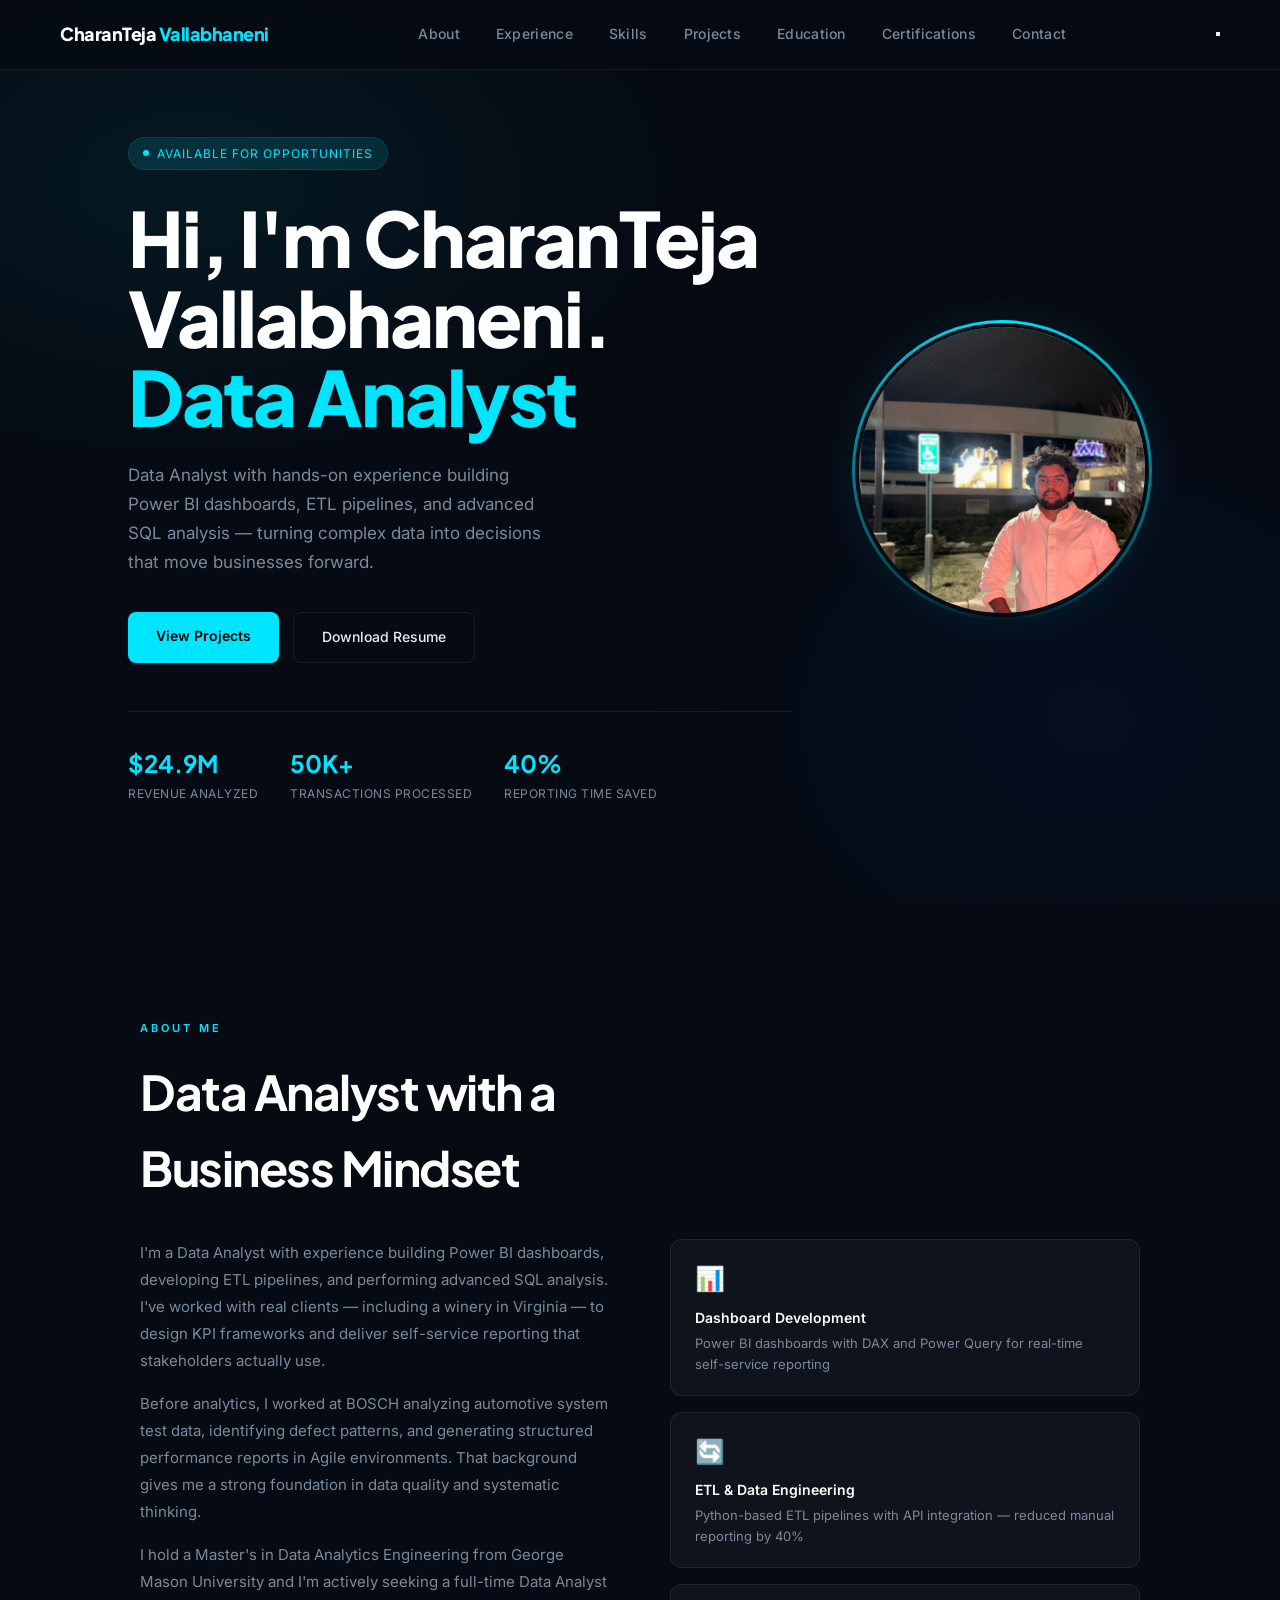
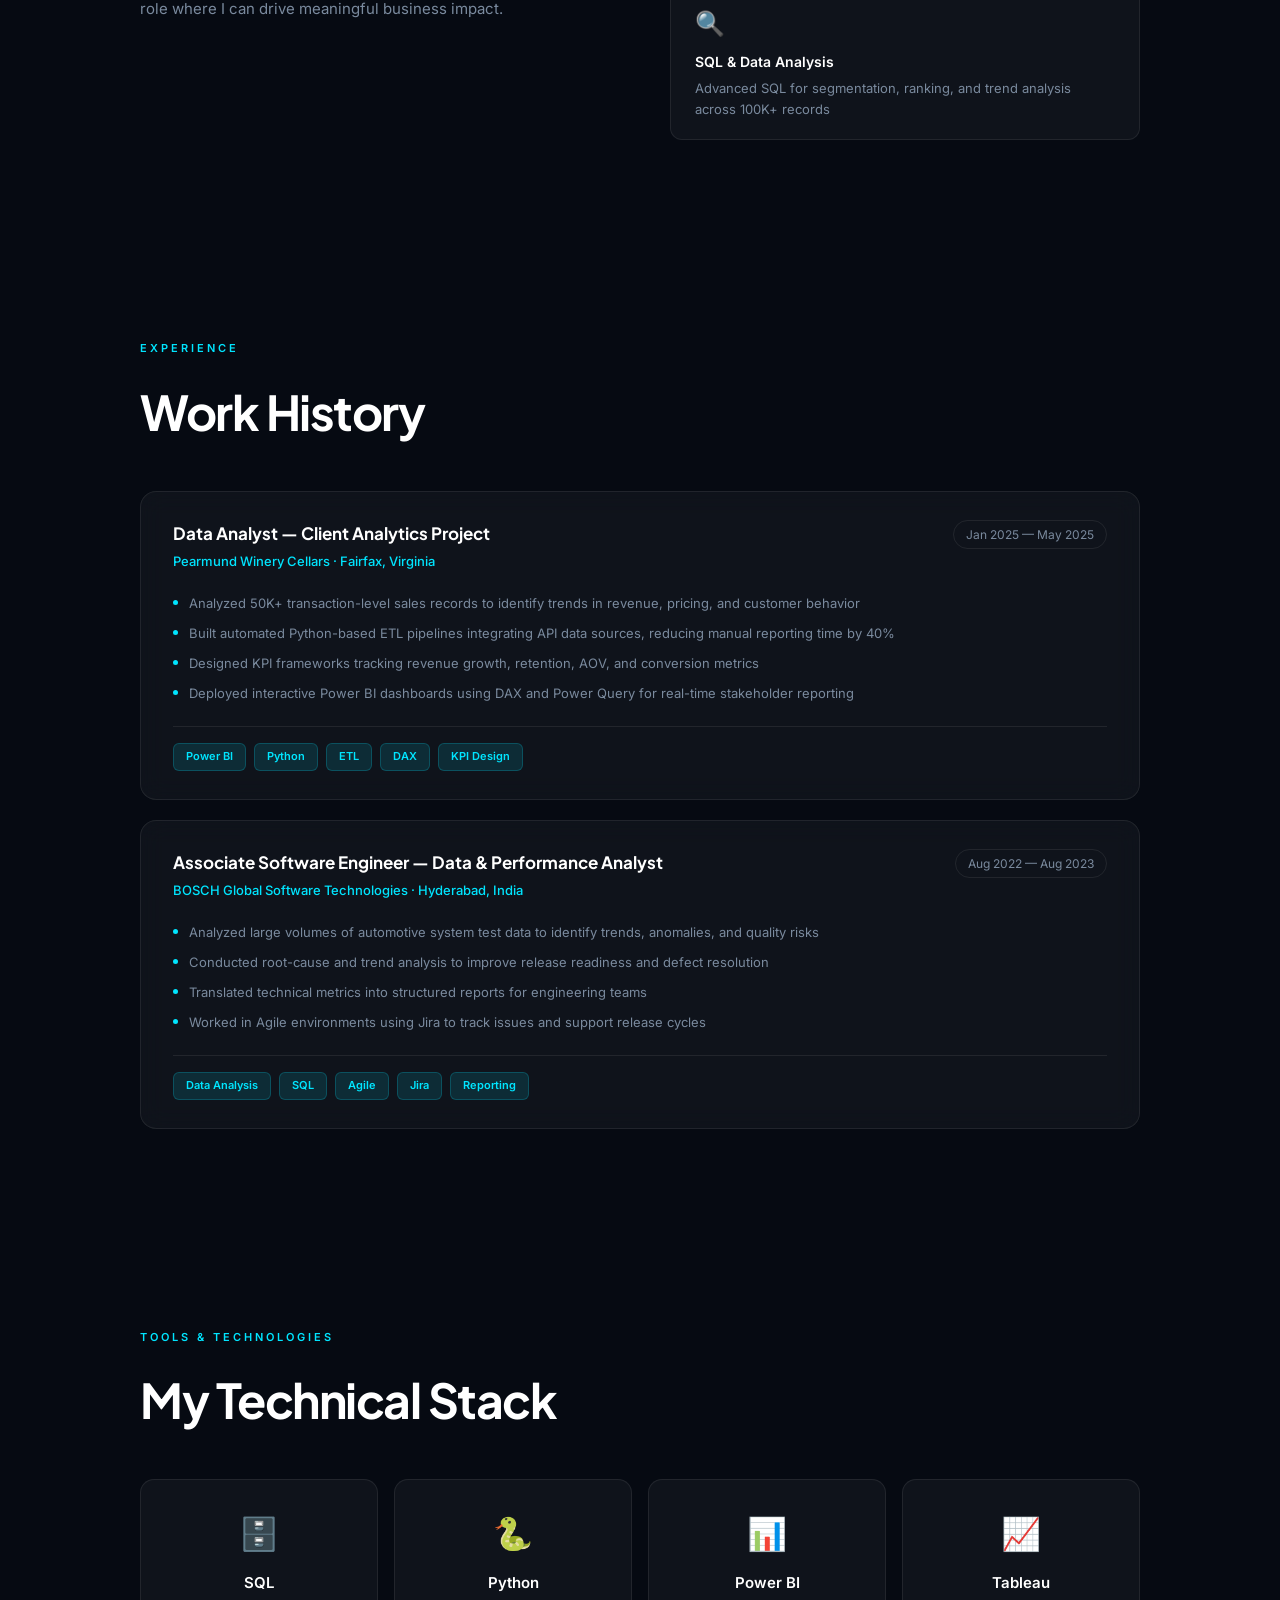
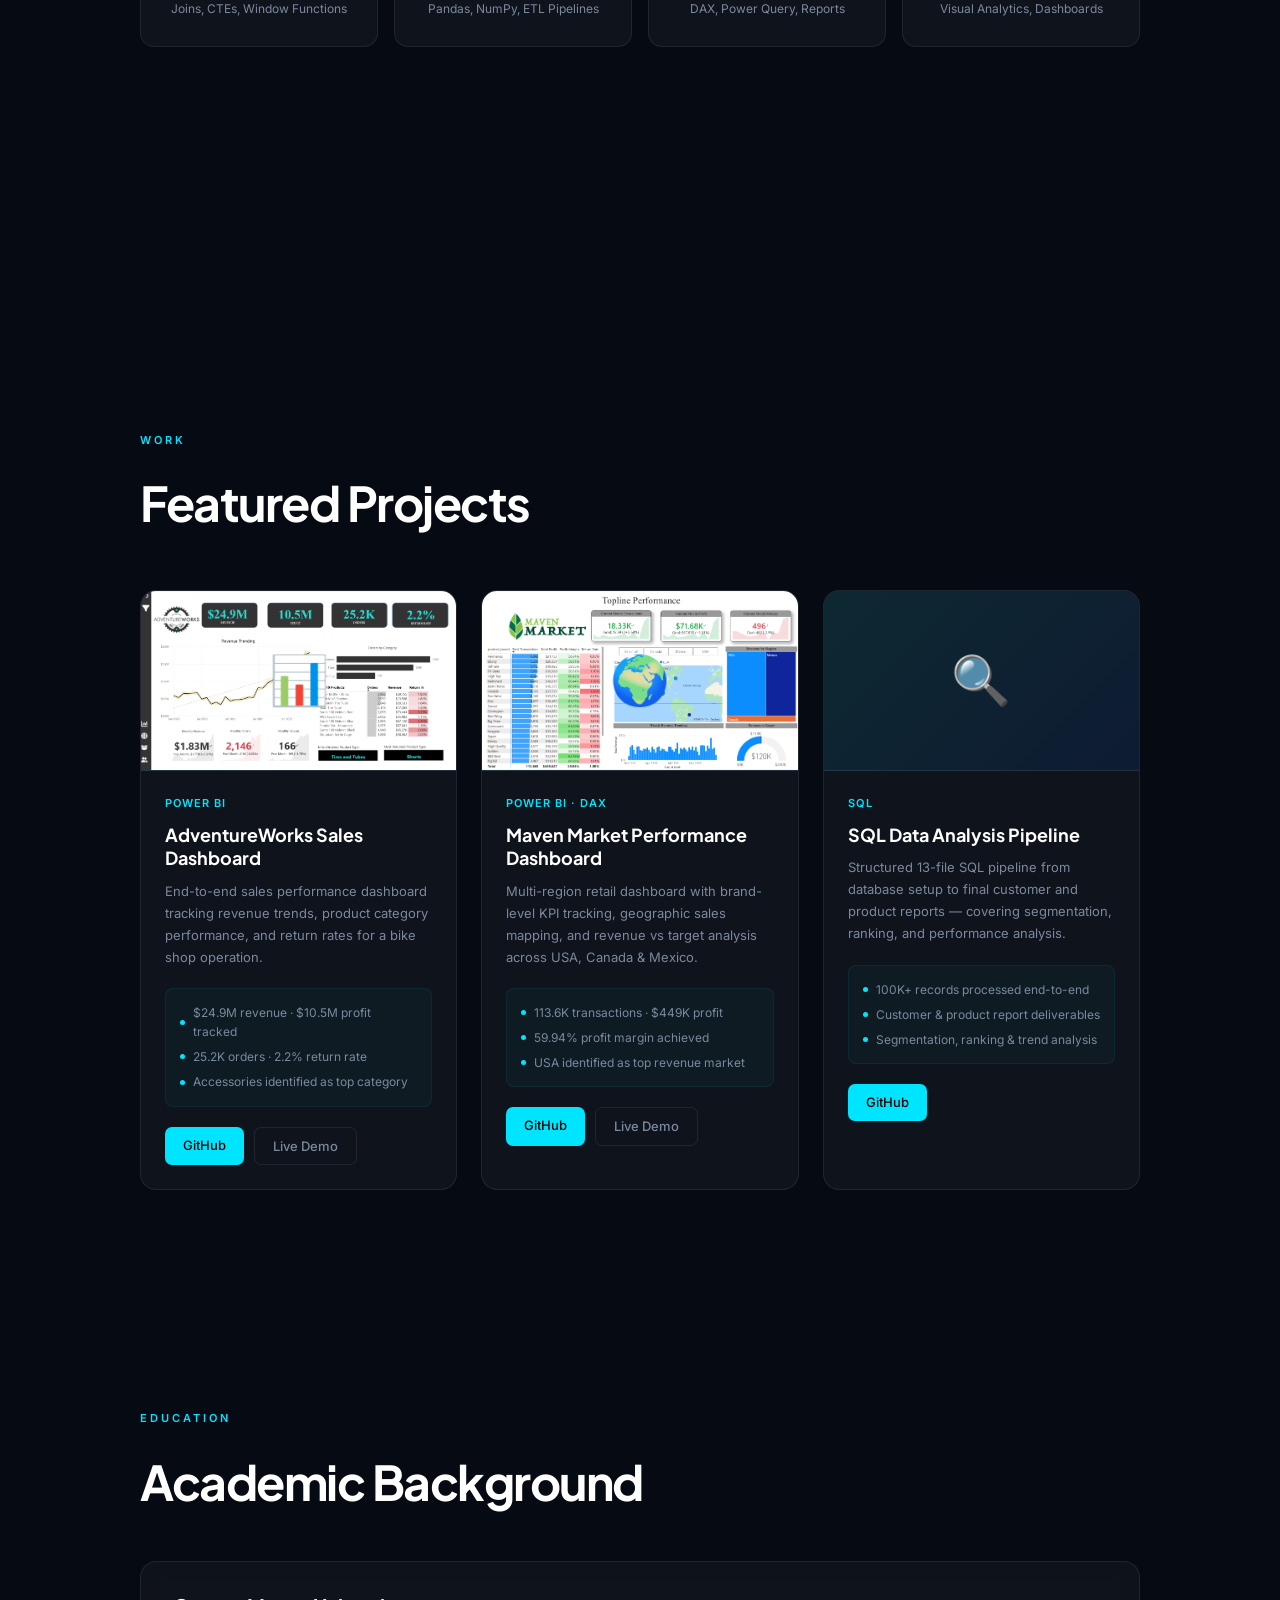
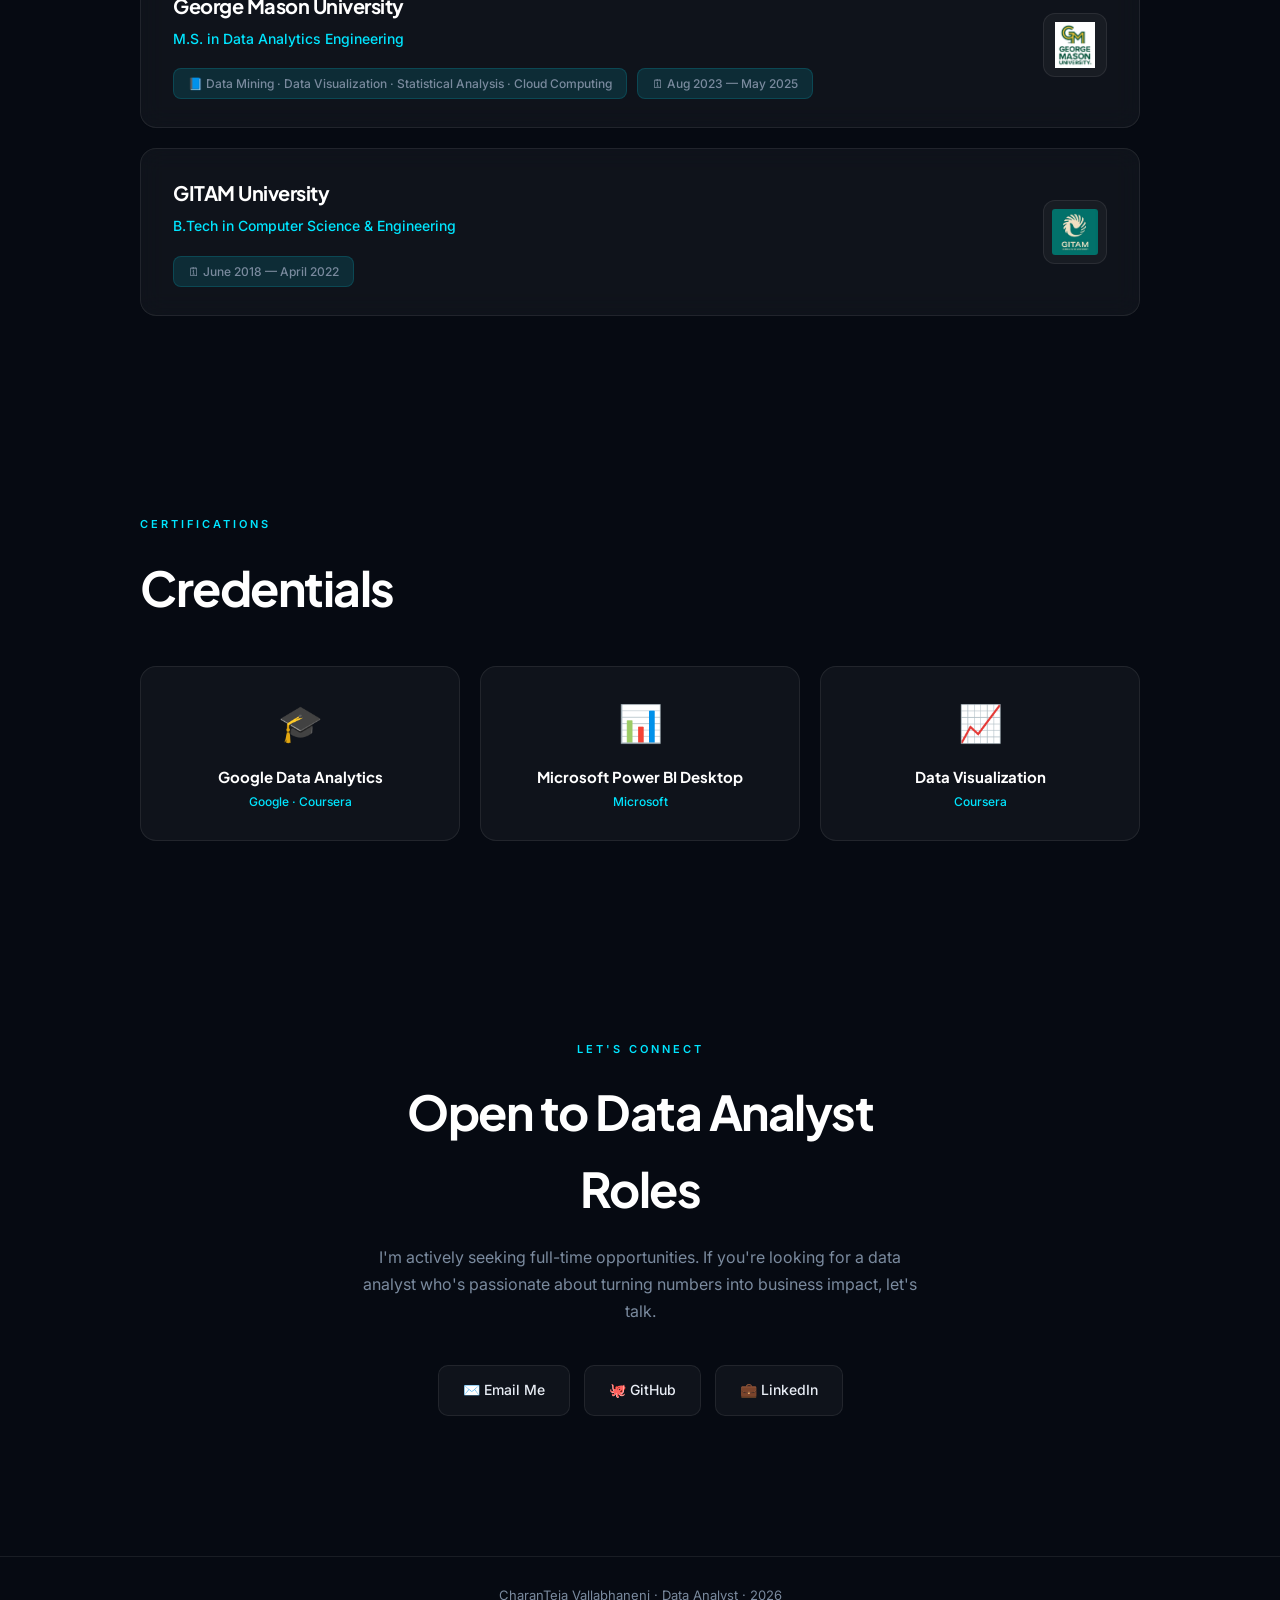
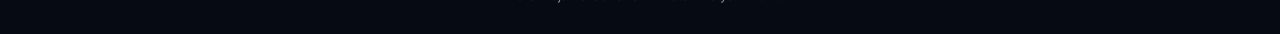
==== index.html @ d427b672 "Add files via upload" ====
<!DOCTYPE html>
<html lang="en">
<head>
  <meta charset="UTF-8">
  <meta name="viewport" content="width=device-width, initial-scale=1.0">
  <title>CharanTeja Vallabhaneni · Data Analyst</title>
  <link rel="preconnect" href="https://fonts.googleapis.com">
  <link href="https://fonts.googleapis.com/css2?family=Plus+Jakarta+Sans:wght@400;600;700;800&family=Inter:wght@300;400;500&display=swap" rel="stylesheet">
  <link rel="stylesheet" href="style.css">
</head>
<body>

<!-- NAV -->
<nav id="navbar">
  <div class="nav-brand">CharanTeja<span> Vallabhaneni</span></div>
  <div class="nav-links" id="nav-links">
    <a href="#about">About</a>
    <a href="#experience">Experience</a>
    <a href="#skills">Skills</a>
    <a href="#projects">Projects</a>
    <a href="#education">Education</a>
    <a href="#certifications">Certifications</a>
    <a href="#contact">Contact</a>
  </div>
  <button class="hamburger" id="hamburger" aria-label="Toggle menu">
    <span></span>
    <span></span>
    <span></span>
  </button>
</nav>
<div class="nav-overlay" id="nav-overlay"></div>

<!-- HERO -->
<section id="hero">
  <div class="hero-inner">
    <div class="hero-left">
      <div class="hero-badge">Available for opportunities</div>
      <h1 class="hero-title">
        Hi, I'm CharanTeja Vallabhaneni.<br>
        <span class="typing-wrap">Data Analyst</span>
      </h1>
      <p class="hero-sub">
        Data Analyst with hands-on experience building Power BI dashboards, ETL pipelines, and advanced SQL analysis — turning complex data into decisions that move businesses forward.
      </p>
      <div class="hero-actions">
        <a href="#projects" class="btn-primary">View Projects</a>
        <a href="CharanTeja Vallabhaneni Resume.pdf" class="btn-outline" download>Download Resume</a>
      </div>
      <div class="hero-stats">
        <div class="stat-item">
          <div class="stat-num">$24.9M</div>
          <div class="stat-label">Revenue Analyzed</div>
        </div>
        <div class="stat-item">
          <div class="stat-num">50K+</div>
          <div class="stat-label">Transactions Processed</div>
        </div>
        <div class="stat-item">
          <div class="stat-num">40%</div>
          <div class="stat-label">Reporting Time Saved</div>
        </div>
      </div>
    </div>
    <div class="hero-right">
      <div class="profile-ring">
        <img src="profile.jpg" alt="CharanTeja" class="profile-img"
          onerror="this.style.display='none'; this.parentElement.innerHTML='<div style=\'width:100%;height:100%;border-radius:50%;background:linear-gradient(135deg,rgba(0,229,255,0.2),rgba(0,100,255,0.2));display:flex;align-items:center;justify-content:center;font-size:80px\'>CT</div>'">
      </div>
      <div class="profile-glow"></div>
    </div>
  </div>
</section>

<!-- ABOUT -->
<section id="about">
  <div class="section-label reveal">About Me</div>
  <h2 class="section-title reveal">Data Analyst with a<br>Business Mindset</h2>
  <div class="about-grid">
    <div class="about-text reveal">
      <p>I'm a Data Analyst with experience building Power BI dashboards, developing ETL pipelines, and performing advanced SQL analysis. I've worked with real clients — including a winery in Virginia — to design KPI frameworks and deliver self-service reporting that stakeholders actually use.</p>
      <p>Before analytics, I worked at BOSCH analyzing automotive system test data, identifying defect patterns, and generating structured performance reports in Agile environments. That background gives me a strong foundation in data quality and systematic thinking.</p>
      <p>I hold a Master's in Data Analytics Engineering from George Mason University and I'm actively seeking a full-time Data Analyst role where I can drive meaningful business impact.</p>
    </div>
    <div class="about-cards reveal-children">
      <div class="about-card">
        <div class="about-card-icon">📊</div>
        <div class="about-card-title">Dashboard Development</div>
        <div class="about-card-text">Power BI dashboards with DAX and Power Query for real-time self-service reporting</div>
      </div>
      <div class="about-card">
        <div class="about-card-icon">🔄</div>
        <div class="about-card-title">ETL & Data Engineering</div>
        <div class="about-card-text">Python-based ETL pipelines with API integration — reduced manual reporting by 40%</div>
      </div>
      <div class="about-card">
        <div class="about-card-icon">🔍</div>
        <div class="about-card-title">SQL & Data Analysis</div>
        <div class="about-card-text">Advanced SQL for segmentation, ranking, and trend analysis across 100K+ records</div>
      </div>
    </div>
  </div>
</section>

<!-- EXPERIENCE -->
<section id="experience">
  <div class="section-label reveal">Experience</div>
  <h2 class="section-title reveal">Work History</h2>
  <div class="experience-list reveal">

    <div class="exp-card">
      <div class="exp-header">
        <div class="exp-left">
          <div class="exp-role">Data Analyst — Client Analytics Project</div>
          <div class="exp-company">Pearmund Winery Cellars · Fairfax, Virginia</div>
        </div>
        <div class="exp-date">Jan 2025 — May 2025</div>
      </div>
      <ul class="exp-bullets">
        <li>Analyzed 50K+ transaction-level sales records to identify trends in revenue, pricing, and customer behavior</li>
        <li>Built automated Python-based ETL pipelines integrating API data sources, reducing manual reporting time by 40%</li>
        <li>Designed KPI frameworks tracking revenue growth, retention, AOV, and conversion metrics</li>
        <li>Deployed interactive Power BI dashboards using DAX and Power Query for real-time stakeholder reporting</li>
      </ul>
      <div class="exp-tags">
        <span>Power BI</span><span>Python</span><span>ETL</span><span>DAX</span><span>KPI Design</span>
      </div>
    </div>

    <div class="exp-card">
      <div class="exp-header">
        <div class="exp-left">
          <div class="exp-role">Associate Software Engineer — Data & Performance Analyst</div>
          <div class="exp-company">BOSCH Global Software Technologies · Hyderabad, India</div>
        </div>
        <div class="exp-date">Aug 2022 — Aug 2023</div>
      </div>
      <ul class="exp-bullets">
        <li>Analyzed large volumes of automotive system test data to identify trends, anomalies, and quality risks</li>
        <li>Conducted root-cause and trend analysis to improve release readiness and defect resolution</li>
        <li>Translated technical metrics into structured reports for engineering teams</li>
        <li>Worked in Agile environments using Jira to track issues and support release cycles</li>
      </ul>
      <div class="exp-tags">
        <span>Data Analysis</span><span>SQL</span><span>Agile</span><span>Jira</span><span>Reporting</span>
      </div>
    </div>

  </div>
</section>

<!-- SKILLS -->
<section id="skills">
  <div class="section-label reveal">Tools & Technologies</div>
  <h2 class="section-title reveal">My Technical Stack</h2>
  <div class="skills-grid reveal-children">
    <div class="skill-card">
      <div class="skill-icon">🗄️</div>
      <div class="skill-name">SQL</div>
      <div class="skill-desc">Joins, CTEs, Window Functions</div>
    </div>
    <div class="skill-card">
      <div class="skill-icon">🐍</div>
      <div class="skill-name">Python</div>
      <div class="skill-desc">Pandas, NumPy, ETL Pipelines</div>
    </div>
    <div class="skill-card">
      <div class="skill-icon">📊</div>
      <div class="skill-name">Power BI</div>
      <div class="skill-desc">DAX, Power Query, Reports</div>
    </div>
    <div class="skill-card">
      <div class="skill-icon">📈</div>
      <div class="skill-name">Tableau</div>
      <div class="skill-desc">Visual Analytics, Dashboards</div>
    </div>
    <div class="skill-card">
      <div class="skill-icon">📗</div>
      <div class="skill-name">Excel</div>
      <div class="skill-desc">Pivot Tables, Advanced Functions</div>
    </div>
    <div class="skill-card">
      <div class="skill-icon">❄️</div>
      <div class="skill-name">Snowflake</div>
      <div class="skill-desc">Cloud Data Warehousing</div>
    </div>
    <div class="skill-card">
      <div class="skill-icon">🔬</div>
      <div class="skill-name">Statistics</div>
      <div class="skill-desc">EDA, Regression, Clustering</div>
    </div>
    <div class="skill-card">
      <div class="skill-icon">🔁</div>
      <div class="skill-name">ETL</div>
      <div class="skill-desc">API Extraction, Data Pipelines</div>
    </div>
  </div>
</section>

<!-- PROJECTS -->
<section id="projects">
  <div class="section-label reveal">Work</div>
  <h2 class="section-title reveal">Featured Projects</h2>
  <div class="projects-grid reveal-children">

    <div class="project-card">
      <div class="card-thumb">
        <img src="SalesDashboard.png" onerror="this.style.display='none'">
        <span class="thumb-emoji">📊</span>
      </div>
      <div class="card-body">
        <div class="card-tag">Power BI</div>
        <div class="card-title">AdventureWorks Sales Dashboard</div>
        <div class="card-desc">End-to-end sales performance dashboard tracking revenue trends, product category performance, and return rates for a bike shop operation.</div>
        <div class="card-metrics">
          <div class="metric"><span class="metric-dot"></span>$24.9M revenue · $10.5M profit tracked</div>
          <div class="metric"><span class="metric-dot"></span>25.2K orders · 2.2% return rate</div>
          <div class="metric"><span class="metric-dot"></span>Accessories identified as top category</div>
        </div>
        <div class="card-links">
          <a href="#" class="card-link solid">GitHub</a>
          <a href="#" class="card-link ghost">Live Demo</a>
        </div>
      </div>
    </div>

    <div class="project-card">
      <div class="card-thumb">
        <img src="PerformanceDashboard.png" onerror="this.style.display='none'">
        <span class="thumb-emoji">🌍</span>
      </div>
      <div class="card-body">
        <div class="card-tag">Power BI · DAX</div>
        <div class="card-title">Maven Market Performance Dashboard</div>
        <div class="card-desc">Multi-region retail dashboard with brand-level KPI tracking, geographic sales mapping, and revenue vs target analysis across USA, Canada & Mexico.</div>
        <div class="card-metrics">
          <div class="metric"><span class="metric-dot"></span>113.6K transactions · $449K profit</div>
          <div class="metric"><span class="metric-dot"></span>59.94% profit margin achieved</div>
          <div class="metric"><span class="metric-dot"></span>USA identified as top revenue market</div>
        </div>
        <div class="card-links">
          <a href="#" class="card-link solid">GitHub</a>
          <a href="#" class="card-link ghost">Live Demo</a>
        </div>
      </div>
    </div>

    <div class="project-card">
      <div class="card-thumb">
        <img src="SQLOutput.png" onerror="this.style.display='none'">
        <span class="thumb-emoji">🔍</span>
      </div>
      <div class="card-body">
        <div class="card-tag">SQL</div>
        <div class="card-title">SQL Data Analysis Pipeline</div>
        <div class="card-desc">Structured 13-file SQL pipeline from database setup to final customer and product reports — covering segmentation, ranking, and performance analysis.</div>
        <div class="card-metrics">
          <div class="metric"><span class="metric-dot"></span>100K+ records processed end-to-end</div>
          <div class="metric"><span class="metric-dot"></span>Customer & product report deliverables</div>
          <div class="metric"><span class="metric-dot"></span>Segmentation, ranking & trend analysis</div>
        </div>
        <div class="card-links">
          <a href="#" class="card-link solid">GitHub</a>
        </div>
      </div>
    </div>

  </div>
</section>

<!-- EDUCATION -->
<section id="education">
  <div class="section-label reveal">Education</div>
  <h2 class="section-title reveal">Academic Background</h2>
  <div class="education-list reveal">

    <div class="edu-card">
      <div class="edu-left">
        <div class="edu-school">George Mason University</div>
        <div class="edu-degree">M.S. in Data Analytics Engineering</div>
        <div class="edu-footer">
          <span>📘 Data Mining · Data Visualization · Statistical Analysis · Cloud Computing</span>
          <span>🗓 Aug 2023 — May 2025</span>
        </div>
      </div>
      <img src="clg-logo.jpeg" alt="GMU Logo" class="edu-logo" onerror="this.style.display='none'">
    </div>

    <div class="edu-card">
      <div class="edu-left">
        <div class="edu-school">GITAM University</div>
        <div class="edu-degree">B.Tech in Computer Science & Engineering</div>
        <div class="edu-footer">
          <span>🗓 June 2018 — April 2022</span>
        </div>
      </div>
      <img src="gitam-logo.jpg" alt="GITAM Logo" class="edu-logo" onerror="this.style.display='none'">
    </div>

  </div>
</section>

<!-- CERTIFICATIONS -->
<section id="certifications">
  <div class="section-label reveal">Certifications</div>
  <h2 class="section-title reveal">Credentials</h2>
  <div class="cert-grid reveal-children">

    <div class="cert-card">
      <div class="cert-icon">🎓</div>
      <div class="cert-name">Google Data Analytics</div>
      <div class="cert-issuer">Google · Coursera</div>
    </div>

    <div class="cert-card">
      <div class="cert-icon">📊</div>
      <div class="cert-name">Microsoft Power BI Desktop</div>
      <div class="cert-issuer">Microsoft</div>
    </div>

    <div class="cert-card">
      <div class="cert-icon">📈</div>
      <div class="cert-name">Data Visualization</div>
      <div class="cert-issuer">Coursera</div>
    </div>

  </div>
</section>

<!-- CONTACT -->
<section id="contact">
  <div class="contact-inner reveal">
    <span class="section-label">Let's Connect</span>
    <h2 class="section-title">Open to Data Analyst Roles</h2>
    <p class="contact-sub">I'm actively seeking full-time opportunities. If you're looking for a data analyst who's passionate about turning numbers into business impact, let's talk.</p>
    <div class="contact-links">
      <a href="mailto:vallabhaneni.charanteja@gmail.com" class="contact-link">✉️ Email Me</a>
      <a href="https://github.com" class="contact-link" target="_blank">🐙 GitHub</a>
      <a href="https://linkedin.com" class="contact-link" target="_blank">💼 LinkedIn</a>
    </div>
  </div>
</section>

<footer>
  CharanTeja Vallabhaneni · Data Analyst · 2026
</footer>

<script src="script.js"></script>

</body>
</html>
---- style.css ----
:root {
  --bg: #060a12;
  --surface: rgba(255,255,255,0.04);
  --border: rgba(255,255,255,0.08);
  --cyan: #00e5ff;
  --cyan-dim: rgba(0,229,255,0.12);
  --cyan-glow: rgba(0,229,255,0.25);
  --text: #e8edf5;
  --muted: #7a8a9e;
  --white: #ffffff;
}

*, *::before, *::after { margin: 0; padding: 0; box-sizing: border-box; }

html { scroll-behavior: smooth; }

body {
  font-family: 'Inter', sans-serif;
  background: var(--bg);
  color: var(--text);
  line-height: 1.6;
  overflow-x: hidden;
}

/* Ambient background */
body::before {
  content: '';
  position: fixed;
  inset: 0;
  background:
    radial-gradient(ellipse 60% 50% at 15% 20%, rgba(0,229,255,0.07) 0%, transparent 70%),
    radial-gradient(ellipse 50% 60% at 85% 80%, rgba(0,100,255,0.06) 0%, transparent 70%);
  pointer-events: none;
  z-index: 0;
}

/* ── NAV ── */
nav {
  position: fixed;
  top: 0; left: 0; right: 0;
  z-index: 100;
  display: flex;
  justify-content: space-between;
  align-items: center;
  padding: 20px 60px;
  background: rgba(6,10,18,0.75);
  backdrop-filter: blur(20px);
  border-bottom: 1px solid var(--border);
  transition: padding 0.3s;
}

nav.scrolled { padding: 14px 60px; }

.nav-brand {
  font-family: 'Plus Jakarta Sans', sans-serif;
  font-weight: 800;
  font-size: 18px;
  color: var(--white);
  letter-spacing: -0.5px;
}

.nav-brand span { color: var(--cyan); }

.nav-links { display: flex; gap: 36px; }

.nav-links a {
  color: var(--muted);
  text-decoration: none;
  font-size: 14px;
  font-weight: 500;
  letter-spacing: 0.3px;
  transition: color 0.2s;
  position: relative;
}

.nav-links a::after {
  content: '';
  position: absolute;
  bottom: -4px; left: 0;
  width: 0; height: 1px;
  background: var(--cyan);
  transition: width 0.3s;
}

.nav-links a:hover { color: var(--white); }
.nav-links a:hover::after { width: 100%; }

/* ── SECTIONS ── */
section {
  position: relative;
  z-index: 1;
  max-width: 1080px;
  margin: 0 auto;
  padding: 0 40px;
}

/* ── HERO ── */
#hero {
  min-height: 100vh;
  max-width: 100%;
  display: flex;
  align-items: center;
  padding: 100px 10% 60px;
}

.hero-inner {
  display: flex;
  align-items: center;
  justify-content: space-between;
  gap: 60px;
  width: 100%;
  max-width: 1080px;
  margin: 0 auto;
}

.hero-left { flex: 1; }

.hero-badge {
  display: inline-flex;
  align-items: center;
  gap: 8px;
  padding: 6px 14px;
  border: 1px solid var(--cyan-dim);
  border-radius: 100px;
  font-size: 12px;
  color: var(--cyan);
  letter-spacing: 1px;
  text-transform: uppercase;
  margin-bottom: 28px;
  background: var(--cyan-dim);
}

.hero-badge::before {
  content: '';
  width: 6px; height: 6px;
  border-radius: 50%;
  background: var(--cyan);
  animation: pulse 2s infinite;
}

@keyframes pulse {
  0%, 100% { opacity: 1; transform: scale(1); }
  50% { opacity: 0.4; transform: scale(0.8); }
}

.hero-title {
  font-family: 'Plus Jakarta Sans', sans-serif;
  font-size: clamp(48px, 6vw, 76px);
  font-weight: 800;
  line-height: 1.05;
  letter-spacing: -2px;
  color: var(--white);
  margin-bottom: 8px;
}

.hero-title .typing-wrap {
  display: block;
  color: var(--cyan);
  min-height: 1.1em;
}

.hero-sub {
  font-size: 17px;
  color: var(--muted);
  margin: 20px 0 36px;
  max-width: 420px;
  line-height: 1.7;
}

.hero-actions { display: flex; gap: 14px; flex-wrap: wrap; }

.btn-primary {
  padding: 13px 28px;
  background: var(--cyan);
  color: #000;
  font-family: 'Inter', sans-serif;
  font-weight: 600;
  font-size: 14px;
  border-radius: 8px;
  text-decoration: none;
  transition: all 0.25s;
  border: none;
}

.btn-primary:hover {
  transform: translateY(-2px);
  box-shadow: 0 12px 32px var(--cyan-glow);
}

.btn-outline {
  padding: 13px 28px;
  border: 1px solid var(--border);
  color: var(--text);
  font-family: 'Inter', sans-serif;
  font-weight: 500;
  font-size: 14px;
  border-radius: 8px;
  text-decoration: none;
  transition: all 0.25s;
  background: transparent;
}

.btn-outline:hover {
  border-color: var(--cyan);
  color: var(--cyan);
  transform: translateY(-2px);
}

.hero-stats {
  display: flex;
  gap: 32px;
  margin-top: 48px;
  padding-top: 32px;
  border-top: 1px solid var(--border);
}

.stat-num {
  font-family: 'Plus Jakarta Sans', sans-serif;
  font-size: 24px;
  font-weight: 700;
  color: var(--cyan);
}

.stat-label {
  font-size: 12px;
  color: var(--muted);
  text-transform: uppercase;
  letter-spacing: 0.5px;
  margin-top: 2px;
}

.hero-right {
  flex-shrink: 0;
  position: relative;
}

.profile-ring {
  width: 300px;
  height: 300px;
  border-radius: 50%;
  padding: 3px;
  background: conic-gradient(from 0deg, var(--cyan), transparent, var(--cyan));
  animation: float 5s ease-in-out infinite;
}

.profile-img {
  width: 100%;
  height: 100%;
  border-radius: 50%;
  object-fit: cover;
  border: 4px solid var(--bg);
  animation: none;
}

.profile-glow {
  position: absolute;
  inset: -30px;
  border-radius: 50%;
  background: radial-gradient(circle, var(--cyan-glow) 0%, transparent 70%);
  pointer-events: none;
  z-index: -1;
}

@keyframes float {
  0%, 100% { transform: translateY(0px); }
  50%       { transform: translateY(-14px); }
}

/* ── ABOUT ── */
#about { padding-top: 120px; padding-bottom: 100px; }

.section-label {
  font-size: 11px;
  text-transform: uppercase;
  letter-spacing: 3px;
  color: var(--cyan);
  margin-bottom: 16px;
  font-weight: 600;
  display: block;
}

.section-title {
  font-family: 'Plus Jakarta Sans', sans-serif;
  font-size: clamp(32px, 4vw, 48px);
  font-weight: 700;
  letter-spacing: -1.5px;
  color: var(--white);
  margin-bottom: 32px;
}

.about-grid {
  display: grid;
  grid-template-columns: 1fr 1fr;
  gap: 60px;
  align-items: start;
}

.about-text p {
  color: var(--muted);
  margin-bottom: 16px;
  font-size: 15px;
  line-height: 1.8;
}

.about-cards { display: flex; flex-direction: column; gap: 16px; }

.about-card {
  padding: 20px 24px;
  background: var(--surface);
  border: 1px solid var(--border);
  border-radius: 12px;
  transition: border-color 0.3s, transform 0.3s;
}

.about-card:hover {
  border-color: rgba(0,229,255,0.3);
  transform: translateX(6px);
}

.about-card-icon { font-size: 24px; margin-bottom: 8px; }
.about-card-title { font-weight: 600; font-size: 14px; color: var(--white); margin-bottom: 4px; }
.about-card-text { font-size: 13px; color: var(--muted); }

/* ── SKILLS ── */
#skills { padding-top: 100px; padding-bottom: 100px; }

.skills-grid {
  display: grid;
  grid-template-columns: repeat(4, 1fr);
  gap: 16px;
  margin-top: 40px;
}

.skill-card {
  padding: 28px 20px;
  background: var(--surface);
  border: 1px solid var(--border);
  border-radius: 14px;
  text-align: center;
  transition: all 0.3s;
  cursor: default;
}

.skill-card:hover {
  border-color: var(--cyan);
  background: var(--cyan-dim);
  transform: translateY(-6px);
  box-shadow: 0 20px 40px var(--cyan-glow);
}

.skill-icon { font-size: 32px; margin-bottom: 12px; }
.skill-name { font-weight: 600; font-size: 15px; color: var(--white); }
.skill-desc { font-size: 12px; color: var(--muted); margin-top: 4px; }

/* ── PROJECTS ── */
#projects { padding-top: 100px; padding-bottom: 120px; }

.projects-grid {
  display: grid;
  grid-template-columns: repeat(3, 1fr);
  gap: 24px;
  margin-top: 48px;
}

.project-card {
  background: var(--surface);
  border: 1px solid var(--border);
  border-radius: 16px;
  overflow: hidden;
  transition: all 0.35s cubic-bezier(0.34, 1.56, 0.64, 1);
  opacity: 1;
}

.project-card:hover {
  transform: translateY(-10px);
  border-color: rgba(0,229,255,0.3);
  box-shadow: 0 24px 60px rgba(0,0,0,0.4), 0 0 0 1px rgba(0,229,255,0.15);
}

.card-thumb {
  height: 180px;
  background: linear-gradient(135deg, rgba(0,229,255,0.1), rgba(0,100,255,0.1));
  display: flex;
  align-items: center;
  justify-content: center;
  font-size: 48px;
  border-bottom: 1px solid var(--border);
  position: relative;
  overflow: hidden;
}

.card-thumb img {
  width: 100%;
  height: 100%;
  object-fit: cover;
  position: absolute;
  inset: 0;
}

.card-thumb .thumb-emoji {
  position: relative;
  z-index: 1;
}

.card-body { padding: 24px; }

.card-tag {
  font-size: 11px;
  text-transform: uppercase;
  letter-spacing: 1px;
  color: var(--cyan);
  font-weight: 600;
  margin-bottom: 10px;
}

.card-title {
  font-family: 'Plus Jakarta Sans', sans-serif;
  font-size: 18px;
  font-weight: 700;
  color: var(--white);
  margin-bottom: 10px;
  line-height: 1.3;
}

.card-desc {
  font-size: 13px;
  color: var(--muted);
  line-height: 1.7;
  margin-bottom: 20px;
}

.card-metrics {
  display: flex;
  flex-direction: column;
  gap: 6px;
  margin-bottom: 20px;
  padding: 14px;
  background: rgba(0,229,255,0.04);
  border-radius: 8px;
  border: 1px solid rgba(0,229,255,0.08);
}

.metric {
  display: flex;
  align-items: center;
  gap: 8px;
  font-size: 12px;
  color: var(--muted);
}

.metric-dot {
  width: 5px; height: 5px;
  border-radius: 50%;
  background: var(--cyan);
  flex-shrink: 0;
}

.card-links { display: flex; gap: 10px; }

.card-link {
  padding: 8px 18px;
  font-size: 13px;
  font-weight: 500;
  border-radius: 7px;
  text-decoration: none;
  transition: all 0.2s;
}

.card-link.solid {
  background: var(--cyan);
  color: #000;
}

.card-link.solid:hover { opacity: 0.85; transform: translateY(-1px); }

.card-link.ghost {
  border: 1px solid var(--border);
  color: var(--muted);
}

.card-link.ghost:hover { border-color: var(--cyan); color: var(--cyan); }

/* ── EDUCATION ── */
#education { padding-top: 100px; padding-bottom: 100px; }

.education-list {
  display: flex;
  flex-direction: column;
  gap: 20px;
  margin-top: 40px;
}

.edu-card {
  display: flex;
  align-items: center;
  justify-content: space-between;
  gap: 24px;
  padding: 28px 32px;
  background: var(--surface);
  border: 1px solid var(--border);
  border-radius: 16px;
  backdrop-filter: blur(12px);
  transition: all 0.3s ease;
}

.edu-card:hover {
  border-color: rgba(0,229,255,0.3);
  box-shadow: 0 20px 60px rgba(0,229,255,0.08);
  transform: translateY(-4px);
}

.edu-left {
  flex: 1;
  order: 1;
}

.edu-school {
  font-family: 'Plus Jakarta Sans', sans-serif;
  font-size: 20px;
  font-weight: 700;
  color: var(--white);
  letter-spacing: -0.5px;
  margin-bottom: 6px;
}

.edu-degree {
  font-size: 14px;
  color: var(--cyan);
  font-weight: 500;
  margin-bottom: 18px;
}

.edu-footer {
  display: flex;
  flex-wrap: wrap;
  gap: 10px;
}

.edu-footer span {
  font-size: 12px;
  font-weight: 500;
  padding: 5px 14px;
  border-radius: 8px;
  background: var(--cyan-dim);
  border: 1px solid rgba(0,229,255,0.15);
  color: var(--muted);
}

.edu-gpa {
  color: var(--cyan) !important;
  border-color: rgba(0,229,255,0.3) !important;
}

.edu-logo {
  width: 64px;
  height: 64px;
  object-fit: contain;
  border-radius: 12px;
  border: 1px solid var(--border);
  background: rgba(255,255,255,0.04);
  padding: 8px;
  flex-shrink: 0;
  display: block;
  order: 2;
  margin-left: auto;
}

/* ── CONTACT ── */
#contact { padding-top: 100px; padding-bottom: 140px; }

.contact-inner {
  text-align: center;
  max-width: 560px;
  margin: 0 auto;
}

.contact-inner .section-title { margin-bottom: 16px; }

.contact-sub {
  font-size: 16px;
  color: var(--muted);
  margin-bottom: 40px;
  line-height: 1.7;
}

.contact-links { display: flex; justify-content: center; gap: 14px; flex-wrap: wrap; }

.contact-link {
  display: flex;
  align-items: center;
  gap: 8px;
  padding: 13px 24px;
  border: 1px solid var(--border);
  border-radius: 10px;
  color: var(--text);
  text-decoration: none;
  font-size: 14px;
  font-weight: 500;
  transition: all 0.25s;
  background: var(--surface);
}

.contact-link:hover {
  border-color: var(--cyan);
  color: var(--cyan);
  transform: translateY(-3px);
  box-shadow: 0 10px 30px rgba(0,229,255,0.15);
}

/* ── FOOTER ── */
footer {
  text-align: center;
  padding: 28px;
  font-size: 13px;
  color: var(--muted);
  border-top: 1px solid var(--border);
  position: relative;
  z-index: 1;
}

/* ── SCROLL REVEAL ── */
/* Only hide when JS has run (js-ready class on body) */
.js-ready .reveal {
  opacity: 0;
  transform: translateY(30px);
  transition: opacity 0.6s ease, transform 0.6s ease;
}

.reveal.visible {
  opacity: 1 !important;
  transform: translateY(0) !important;
}

.js-ready .reveal-children > * {
  opacity: 0;
  transform: translateY(24px);
  transition: opacity 0.5s ease, transform 0.5s ease;
}

.reveal-children.visible > *:nth-child(1) { opacity: 1 !important; transform: none !important; transition-delay: 0.05s; }
.reveal-children.visible > *:nth-child(2) { opacity: 1 !important; transform: none !important; transition-delay: 0.15s; }
.reveal-children.visible > *:nth-child(3) { opacity: 1 !important; transform: none !important; transition-delay: 0.25s; }
.reveal-children.visible > *:nth-child(4) { opacity: 1 !important; transform: none !important; transition-delay: 0.35s; }

/* ── HERO ENTRANCE - no animations, always visible ── */

/* ── RESPONSIVE ── */
@media (max-width: 900px) {
  nav { padding: 18px 24px; }
  .hero-inner { flex-direction: column; text-align: center; }
  .hero-sub { max-width: 100%; }
  .hero-actions { justify-content: center; }
  .hero-stats { justify-content: center; }
  .about-grid { grid-template-columns: 1fr; }
  .skills-grid { grid-template-columns: repeat(2, 1fr); }
  .projects-grid { grid-template-columns: 1fr; }
  .profile-ring { width: 220px; height: 220px; }
  section { padding: 0 24px; }
}
/* ── EXPERIENCE ── */
#experience { padding-top: 100px; padding-bottom: 100px; }

.experience-list {
  display: flex;
  flex-direction: column;
  gap: 20px;
  margin-top: 40px;
}

.exp-card {
  padding: 28px 32px;
  background: var(--surface);
  border: 1px solid var(--border);
  border-radius: 16px;
  backdrop-filter: blur(12px);
  transition: all 0.3s ease;
}

.exp-card:hover {
  border-color: rgba(0,229,255,0.3);
  box-shadow: 0 20px 60px rgba(0,229,255,0.08);
  transform: translateY(-4px);
}

.exp-header {
  display: flex;
  justify-content: space-between;
  align-items: flex-start;
  gap: 20px;
  margin-bottom: 16px;
}

.exp-role {
  font-family: 'Plus Jakarta Sans', sans-serif;
  font-size: 17px;
  font-weight: 700;
  color: var(--white);
  margin-bottom: 4px;
}

.exp-company {
  font-size: 13px;
  color: var(--cyan);
  font-weight: 500;
}

.exp-date {
  font-size: 12px;
  color: var(--muted);
  white-space: nowrap;
  padding: 4px 12px;
  border: 1px solid var(--border);
  border-radius: 20px;
  flex-shrink: 0;
}

.exp-bullets {
  list-style: none;
  margin-bottom: 18px;
}

.exp-bullets li {
  font-size: 13px;
  color: var(--muted);
  line-height: 1.7;
  padding: 4px 0 4px 16px;
  position: relative;
}

.exp-bullets li::before {
  content: '';
  position: absolute;
  left: 0;
  top: 12px;
  width: 5px;
  height: 5px;
  border-radius: 50%;
  background: var(--cyan);
}

.exp-tags {
  display: flex;
  flex-wrap: wrap;
  gap: 8px;
  padding-top: 16px;
  border-top: 1px solid var(--border);
}

.exp-tags span {
  font-size: 11px;
  font-weight: 600;
  padding: 4px 12px;
  border-radius: 6px;
  background: var(--cyan-dim);
  border: 1px solid rgba(0,229,255,0.2);
  color: var(--cyan);
}

/* ── CERTIFICATIONS ── */
#certifications { padding-top: 100px; padding-bottom: 100px; }

.cert-grid {
  display: grid;
  grid-template-columns: repeat(3, 1fr);
  gap: 20px;
  margin-top: 40px;
}

.cert-card {
  padding: 28px 24px;
  background: var(--surface);
  border: 1px solid var(--border);
  border-radius: 16px;
  text-align: center;
  transition: all 0.3s ease;
}

.cert-card:hover {
  border-color: rgba(0,229,255,0.3);
  transform: translateY(-6px);
  box-shadow: 0 20px 40px rgba(0,229,255,0.1);
}

.cert-icon { font-size: 36px; margin-bottom: 14px; }

.cert-name {
  font-family: 'Plus Jakarta Sans', sans-serif;
  font-size: 15px;
  font-weight: 700;
  color: var(--white);
  margin-bottom: 6px;
  line-height: 1.3;
}

.cert-issuer {
  font-size: 12px;
  color: var(--cyan);
  font-weight: 500;
}

@media (max-width: 900px) {
  .cert-grid { grid-template-columns: repeat(2, 1fr); }
  .exp-header { flex-direction: column; gap: 8px; }
  .exp-date { align-self: flex-start; }
}

@media (max-width: 480px) {
  .cert-grid { grid-template-columns: 1fr; }
  .exp-card { padding: 20px; }
}
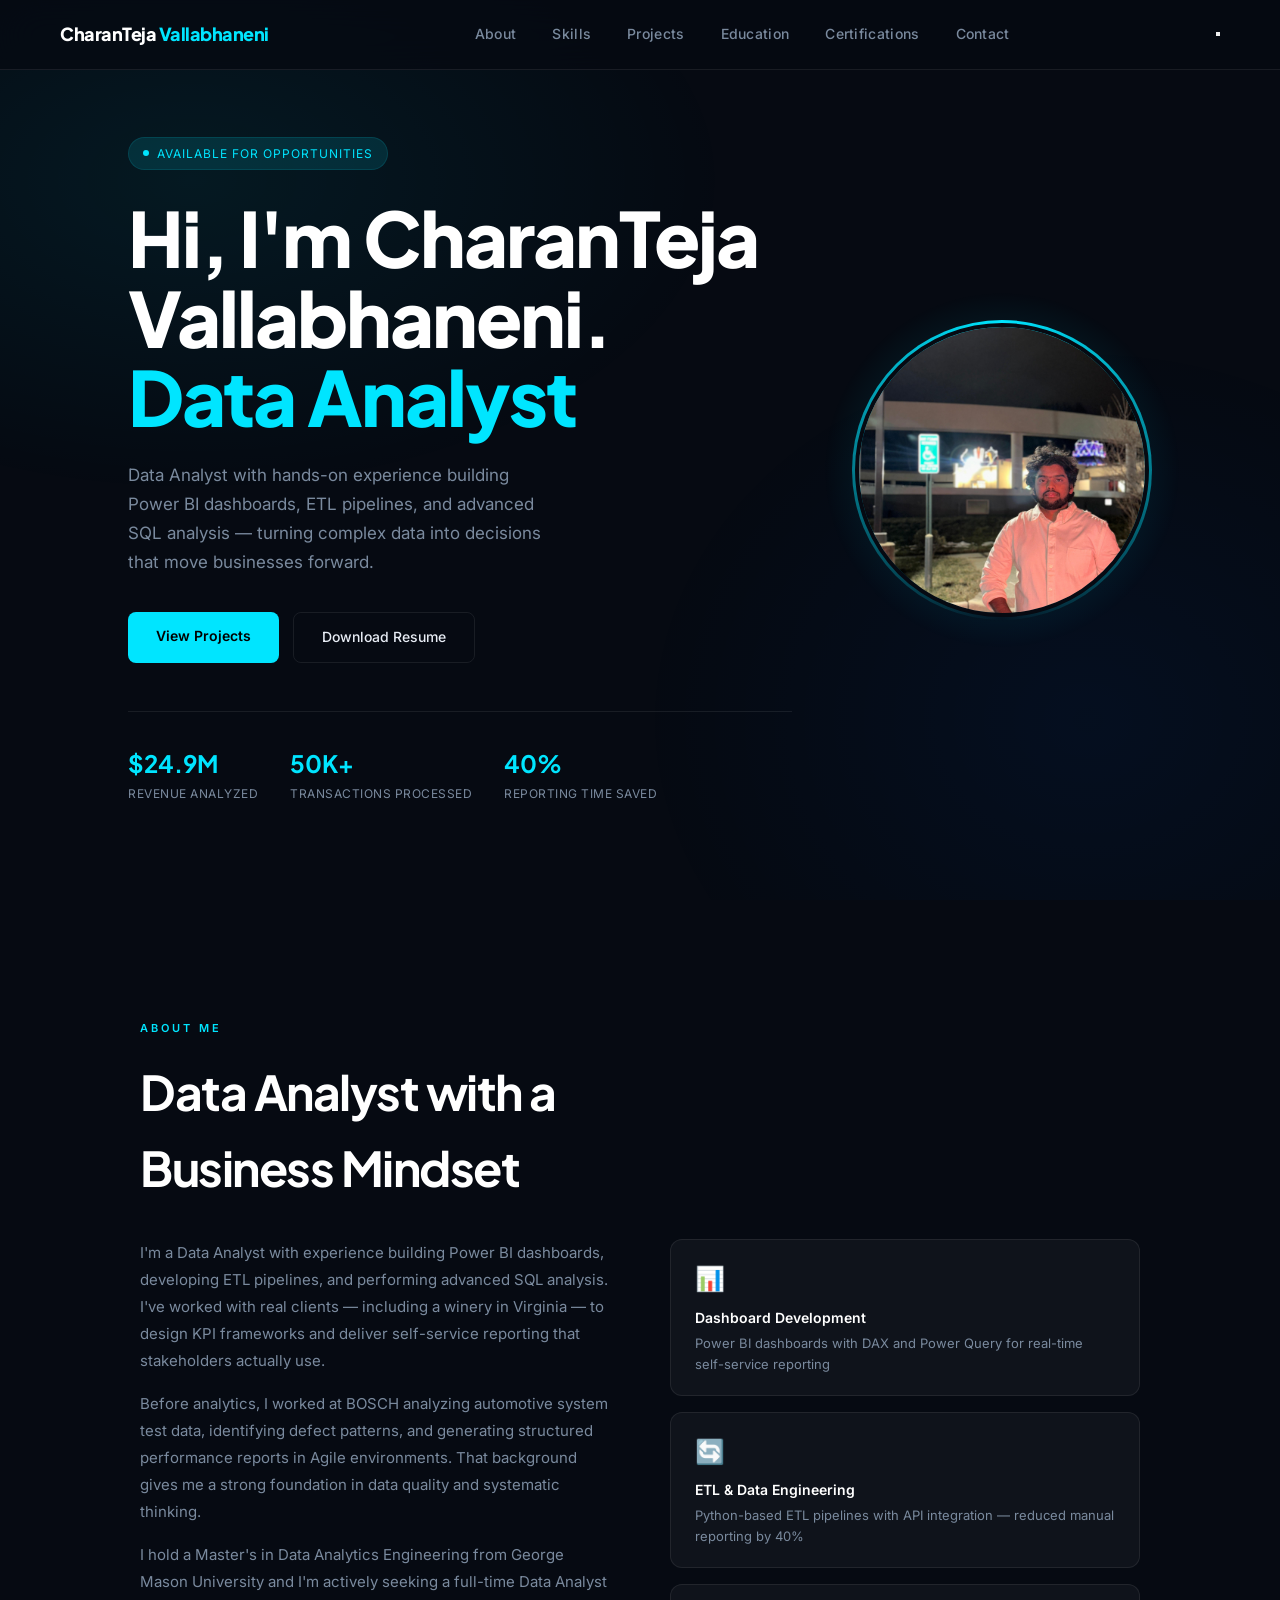
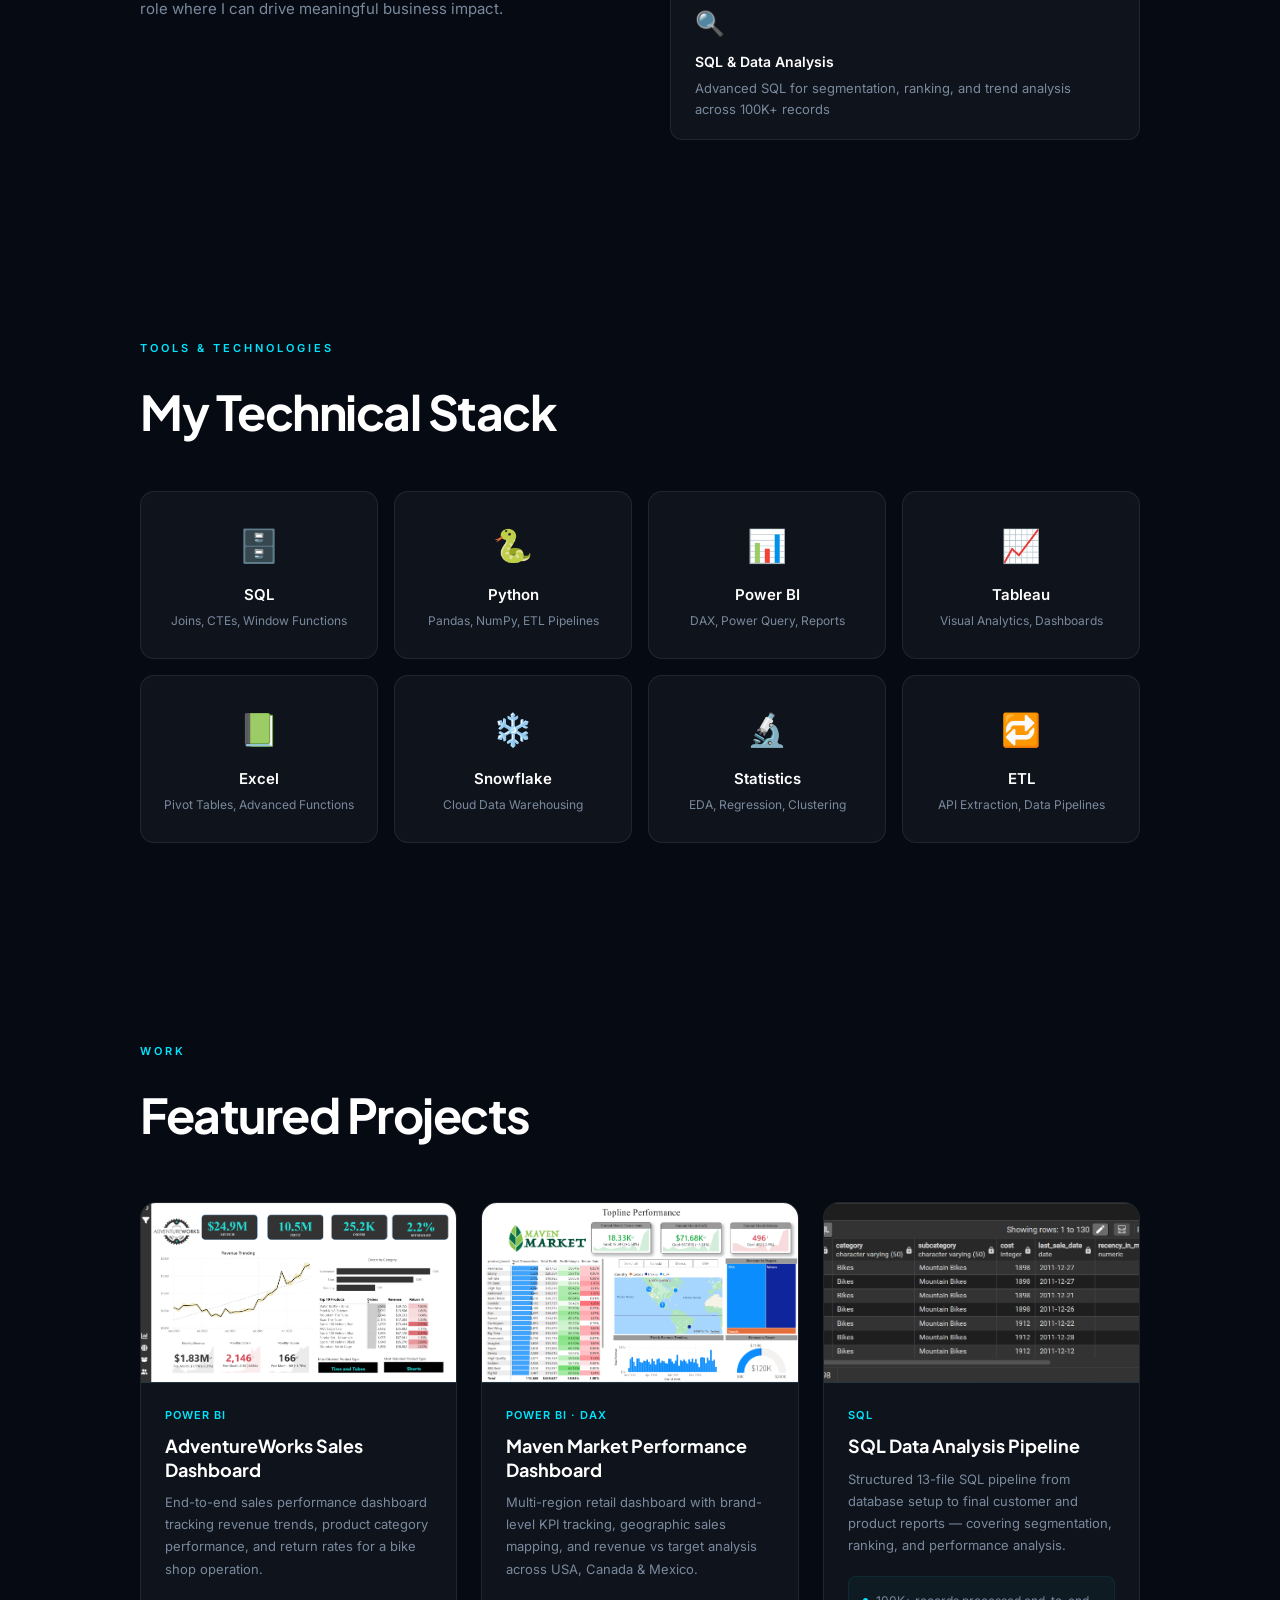
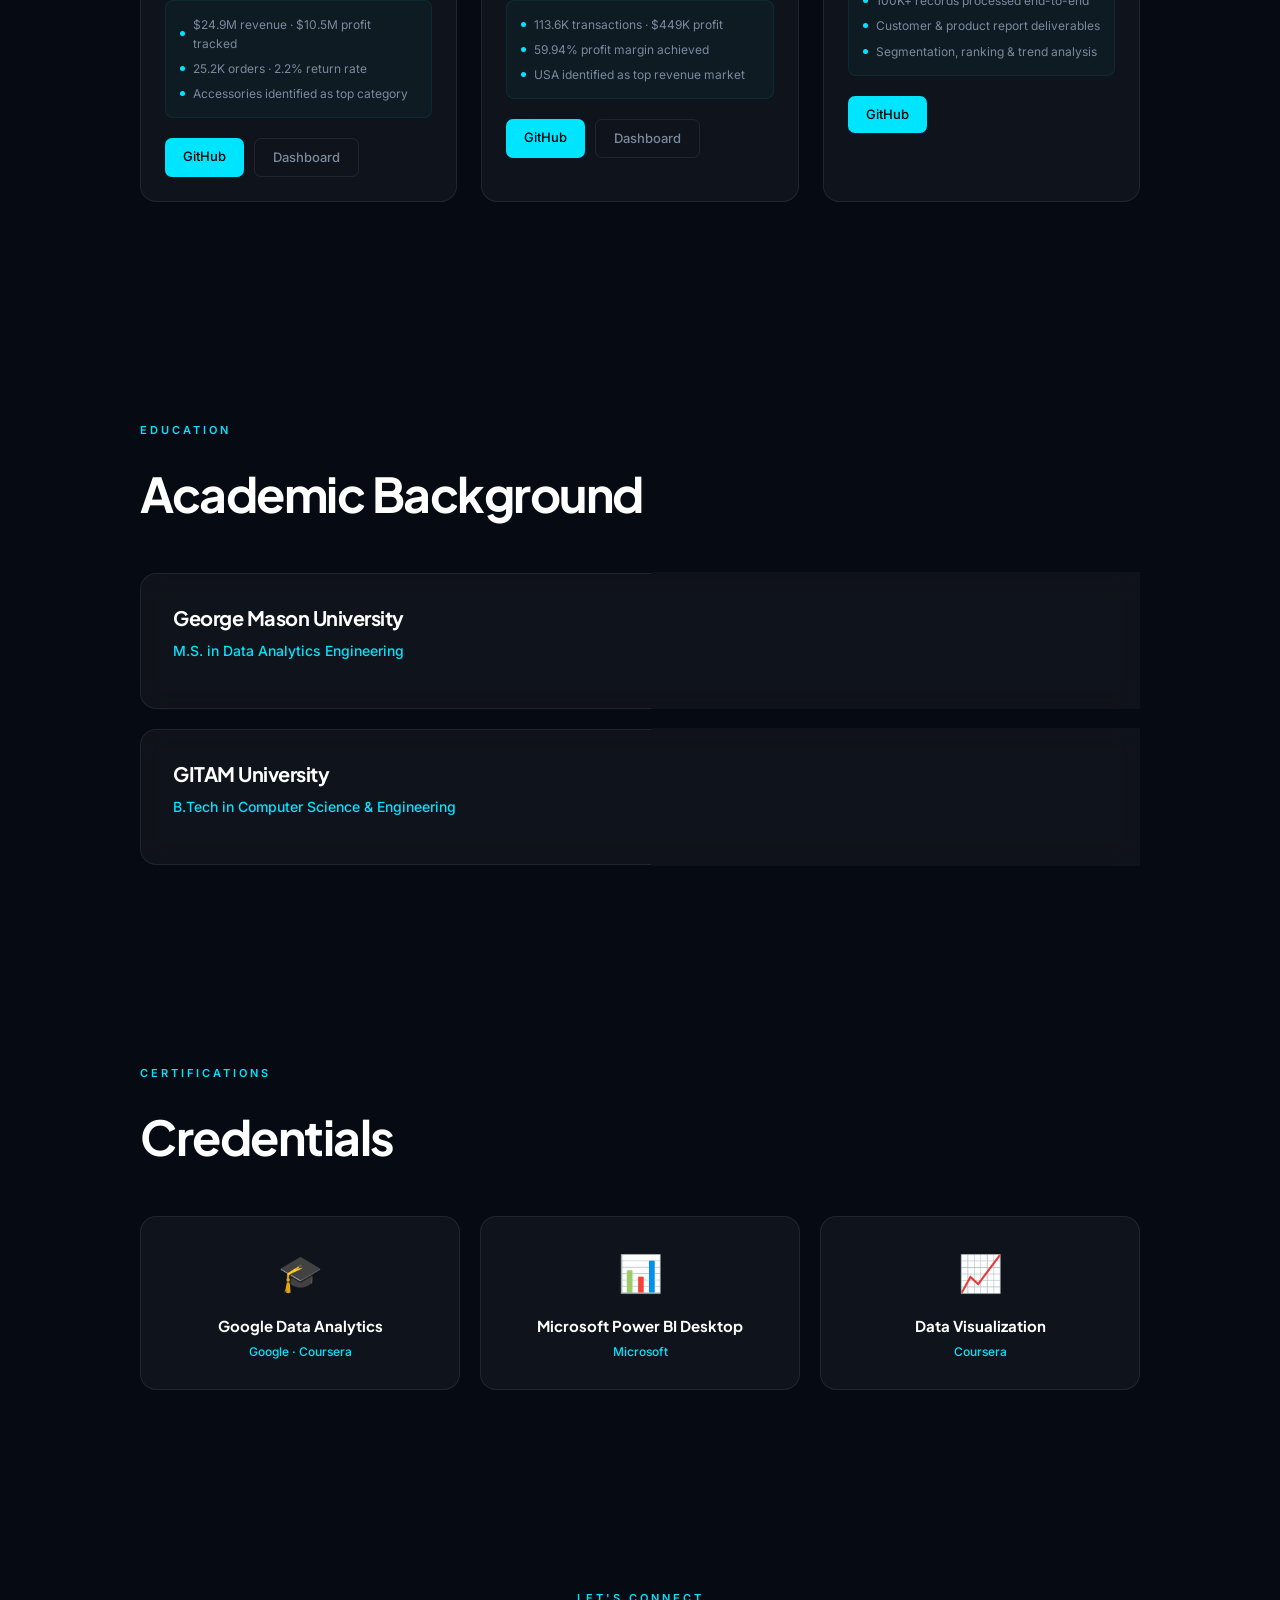
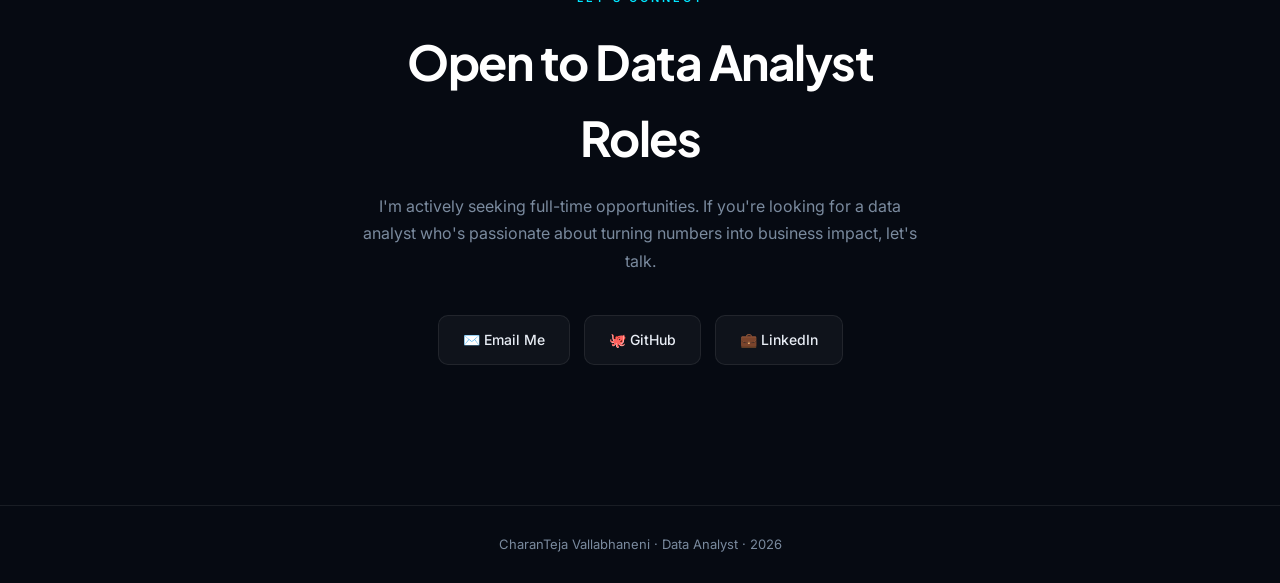
==== commit d99b5ae9: "Add files via upload" ====
--- a/index.html
+++ b/index.html
@@ -15,7 +15,6 @@
   <div class="nav-brand">CharanTeja<span> Vallabhaneni</span></div>
   <div class="nav-links" id="nav-links">
     <a href="#about">About</a>
-    <a href="#experience">Experience</a>
     <a href="#skills">Skills</a>
     <a href="#projects">Projects</a>
     <a href="#education">Education</a>
@@ -101,53 +100,6 @@
   </div>
 </section>
 
-<!-- EXPERIENCE -->
-<section id="experience">
-  <div class="section-label reveal">Experience</div>
-  <h2 class="section-title reveal">Work History</h2>
-  <div class="experience-list reveal">
-
-    <div class="exp-card">
-      <div class="exp-header">
-        <div class="exp-left">
-          <div class="exp-role">Data Analyst — Client Analytics Project</div>
-          <div class="exp-company">Pearmund Winery Cellars · Fairfax, Virginia</div>
-        </div>
-        <div class="exp-date">Jan 2025 — May 2025</div>
-      </div>
-      <ul class="exp-bullets">
-        <li>Analyzed 50K+ transaction-level sales records to identify trends in revenue, pricing, and customer behavior</li>
-        <li>Built automated Python-based ETL pipelines integrating API data sources, reducing manual reporting time by 40%</li>
-        <li>Designed KPI frameworks tracking revenue growth, retention, AOV, and conversion metrics</li>
-        <li>Deployed interactive Power BI dashboards using DAX and Power Query for real-time stakeholder reporting</li>
-      </ul>
-      <div class="exp-tags">
-        <span>Power BI</span><span>Python</span><span>ETL</span><span>DAX</span><span>KPI Design</span>
-      </div>
-    </div>
-
-    <div class="exp-card">
-      <div class="exp-header">
-        <div class="exp-left">
-          <div class="exp-role">Associate Software Engineer — Data & Performance Analyst</div>
-          <div class="exp-company">BOSCH Global Software Technologies · Hyderabad, India</div>
-        </div>
-        <div class="exp-date">Aug 2022 — Aug 2023</div>
-      </div>
-      <ul class="exp-bullets">
-        <li>Analyzed large volumes of automotive system test data to identify trends, anomalies, and quality risks</li>
-        <li>Conducted root-cause and trend analysis to improve release readiness and defect resolution</li>
-        <li>Translated technical metrics into structured reports for engineering teams</li>
-        <li>Worked in Agile environments using Jira to track issues and support release cycles</li>
-      </ul>
-      <div class="exp-tags">
-        <span>Data Analysis</span><span>SQL</span><span>Agile</span><span>Jira</span><span>Reporting</span>
-      </div>
-    </div>
-
-  </div>
-</section>
-
 <!-- SKILLS -->
 <section id="skills">
   <div class="section-label reveal">Tools & Technologies</div>
@@ -205,7 +157,7 @@
     <div class="project-card">
       <div class="card-thumb">
         <img src="SalesDashboard.png" onerror="this.style.display='none'">
-        <span class="thumb-emoji">📊</span>
+        <span class="thumb-emoji"></span>
       </div>
       <div class="card-body">
         <div class="card-tag">Power BI</div>
@@ -217,8 +169,8 @@
           <div class="metric"><span class="metric-dot"></span>Accessories identified as top category</div>
         </div>
         <div class="card-links">
-          <a href="#" class="card-link solid">GitHub</a>
-          <a href="#" class="card-link ghost">Live Demo</a>
+          <a href="https://github.com/VCharanTeja/AdventureWorks-PowerBI-Dashboard" class="card-link solid">GitHub</a>
+          <a href="https://app.powerbi.com/view?r=eyJrIjoiODNmMzQwMWItZWE2OC00OWFmLTliNzMtN2M1ZWI5NTViMjIyIiwidCI6ImI2NzI0NjkwLTQ5YzYtNGYwMy05NjAxLWJkMTkxYWU0NGYyMyJ9" class="card-link ghost">Dashboard</a>
         </div>
       </div>
     </div>
@@ -226,7 +178,7 @@
     <div class="project-card">
       <div class="card-thumb">
         <img src="PerformanceDashboard.png" onerror="this.style.display='none'">
-        <span class="thumb-emoji">🌍</span>
+        <span class="thumb-emoji"></span>
       </div>
       <div class="card-body">
         <div class="card-tag">Power BI · DAX</div>
@@ -238,16 +190,16 @@
           <div class="metric"><span class="metric-dot"></span>USA identified as top revenue market</div>
         </div>
         <div class="card-links">
-          <a href="#" class="card-link solid">GitHub</a>
-          <a href="#" class="card-link ghost">Live Demo</a>
+          <a href="https://github.com/VCharanTeja/Maven-Market-Power-BI-Dashboard" class="card-link solid">GitHub</a>
+          <a href="https://app.powerbi.com/view?r=eyJrIjoiYTYzM2QxODItMjlkNC00ZDE0LWIwZDgtYWIyZjRiNmUxZjkzIiwidCI6ImI2NzI0NjkwLTQ5YzYtNGYwMy05NjAxLWJkMTkxYWU0NGYyMyJ9" class="card-link ghost">Dashboard</a>
         </div>
       </div>
     </div>
 
     <div class="project-card">
       <div class="card-thumb">
-        <img src="SQLOutput.png" onerror="this.style.display='none'">
-        <span class="thumb-emoji">🔍</span>
+        <img src="sqlimage.png" onerror="this.style.display='none'">
+        <span class="thumb-emoji"></span>
       </div>
       <div class="card-body">
         <div class="card-tag">SQL</div>
@@ -259,7 +211,7 @@
           <div class="metric"><span class="metric-dot"></span>Segmentation, ranking & trend analysis</div>
         </div>
         <div class="card-links">
-          <a href="#" class="card-link solid">GitHub</a>
+          <a href="https://github.com/VCharanTeja/sql-data-analytics-project" class="card-link solid">GitHub</a>
         </div>
       </div>
     </div>
@@ -277,10 +229,7 @@
       <div class="edu-left">
         <div class="edu-school">George Mason University</div>
         <div class="edu-degree">M.S. in Data Analytics Engineering</div>
-        <div class="edu-footer">
-          <span>📘 Data Mining · Data Visualization · Statistical Analysis · Cloud Computing</span>
-          <span>🗓 Aug 2023 — May 2025</span>
-        </div>
+        
       </div>
       <img src="clg-logo.jpeg" alt="GMU Logo" class="edu-logo" onerror="this.style.display='none'">
     </div>
@@ -289,9 +238,7 @@
       <div class="edu-left">
         <div class="edu-school">GITAM University</div>
         <div class="edu-degree">B.Tech in Computer Science & Engineering</div>
-        <div class="edu-footer">
-          <span>🗓 June 2018 — April 2022</span>
-        </div>
+    
       </div>
       <img src="gitam-logo.jpg" alt="GITAM Logo" class="edu-logo" onerror="this.style.display='none'">
     </div>
@@ -334,17 +281,12 @@
     <p class="contact-sub">I'm actively seeking full-time opportunities. If you're looking for a data analyst who's passionate about turning numbers into business impact, let's talk.</p>
     <div class="contact-links">
       <a href="mailto:vallabhaneni.charanteja@gmail.com" class="contact-link">✉️ Email Me</a>
-      <a href="https://github.com" class="contact-link" target="_blank">🐙 GitHub</a>
-      <a href="https://linkedin.com" class="contact-link" target="_blank">💼 LinkedIn</a>
+      <a href="https://github.com/VCharanTeja" class="contact-link" target="_blank">🐙 GitHub</a>
+      <a href="https://www.linkedin.com/in/charan-teja-vallabhaneni/" class="contact-link" target="_blank">💼 LinkedIn</a>
     </div>
   </div>
 </section>
 
 <footer>
   CharanTeja Vallabhaneni · Data Analyst · 2026
-</footer>
-
-<script src="script.js"></script>
-
-</body>
-</html>+</footer>
--- a/style.css
+++ b/style.css
@@ -638,9 +638,13 @@
 }
 
 .reveal-children.visible > *:nth-child(1) { opacity: 1 !important; transform: none !important; transition-delay: 0.05s; }
-.reveal-children.visible > *:nth-child(2) { opacity: 1 !important; transform: none !important; transition-delay: 0.15s; }
-.reveal-children.visible > *:nth-child(3) { opacity: 1 !important; transform: none !important; transition-delay: 0.25s; }
-.reveal-children.visible > *:nth-child(4) { opacity: 1 !important; transform: none !important; transition-delay: 0.35s; }
+.reveal-children.visible > *:nth-child(2) { opacity: 1 !important; transform: none !important; transition-delay: 0.10s; }
+.reveal-children.visible > *:nth-child(3) { opacity: 1 !important; transform: none !important; transition-delay: 0.15s; }
+.reveal-children.visible > *:nth-child(4) { opacity: 1 !important; transform: none !important; transition-delay: 0.20s; }
+.reveal-children.visible > *:nth-child(5) { opacity: 1 !important; transform: none !important; transition-delay: 0.25s; }
+.reveal-children.visible > *:nth-child(6) { opacity: 1 !important; transform: none !important; transition-delay: 0.30s; }
+.reveal-children.visible > *:nth-child(7) { opacity: 1 !important; transform: none !important; transition-delay: 0.35s; }
+.reveal-children.visible > *:nth-child(8) { opacity: 1 !important; transform: none !important; transition-delay: 0.40s; }
 
 /* ── HERO ENTRANCE - no animations, always visible ── */
 
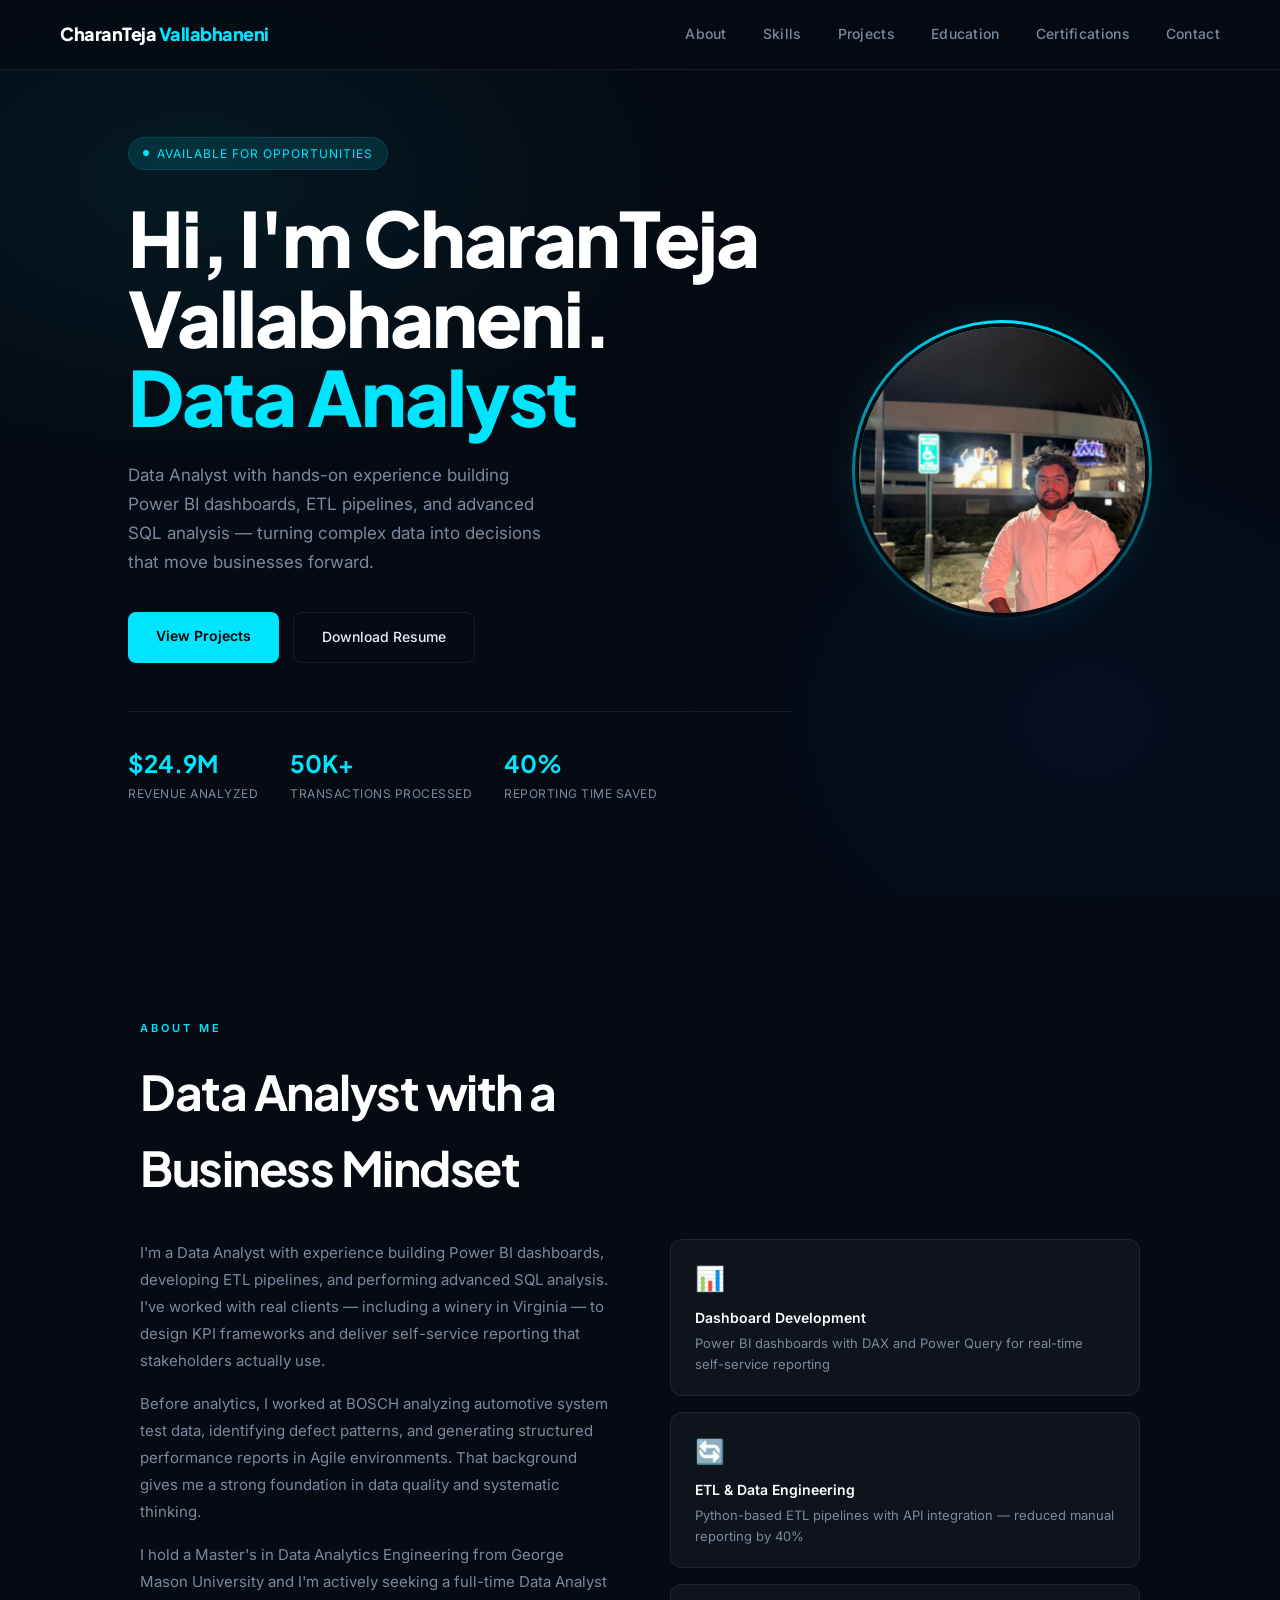
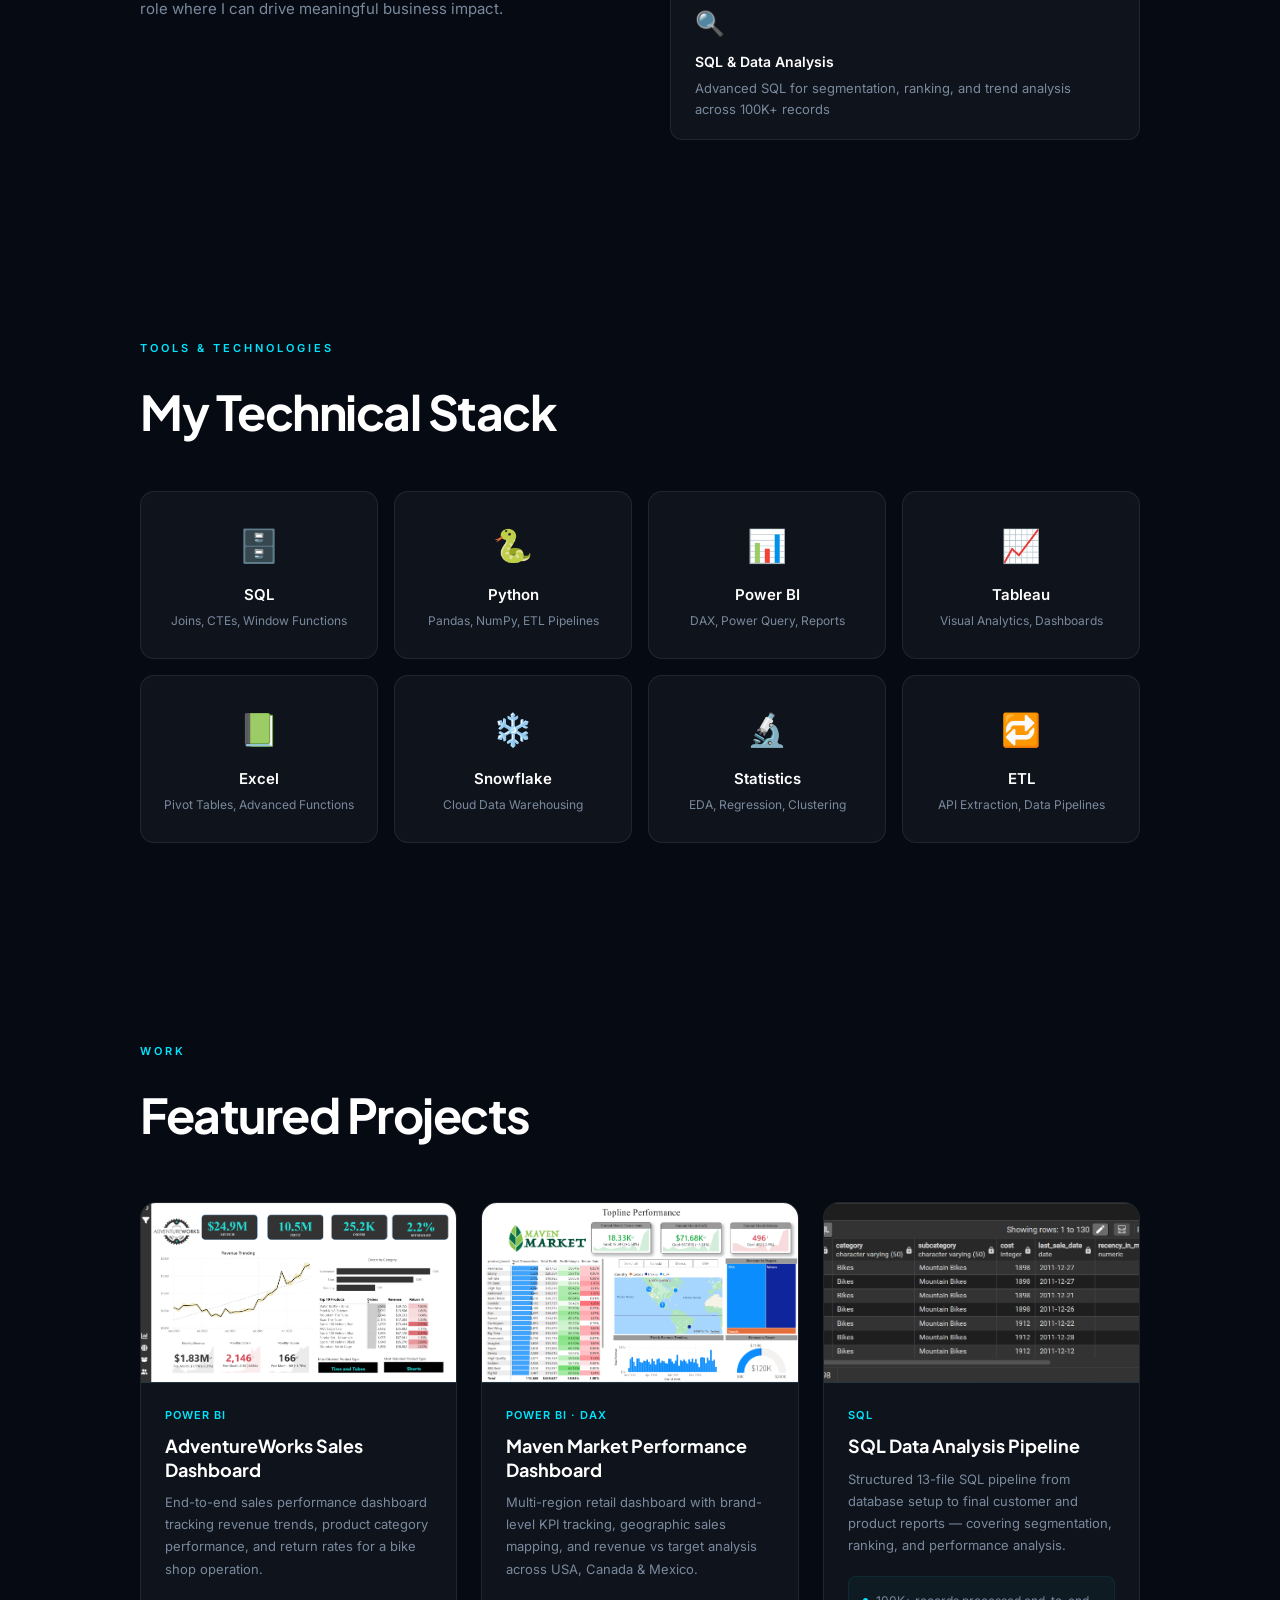
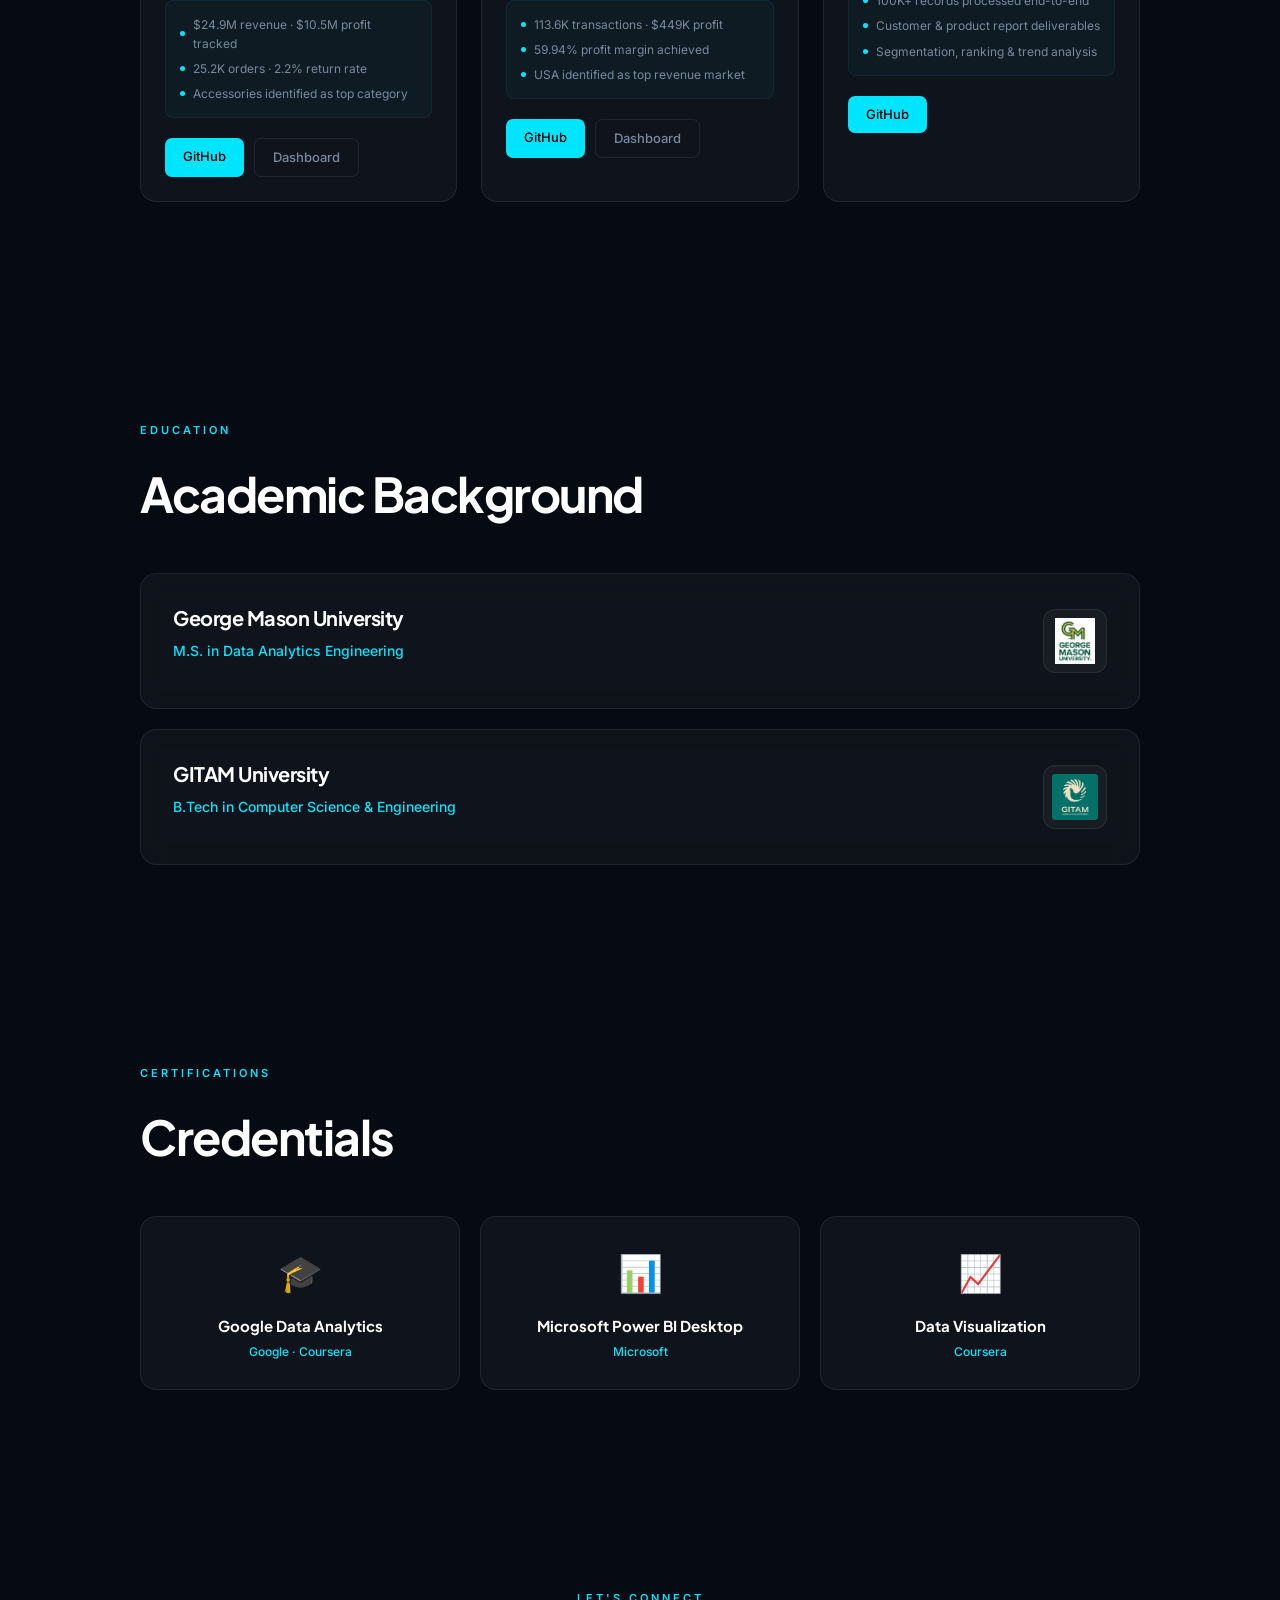
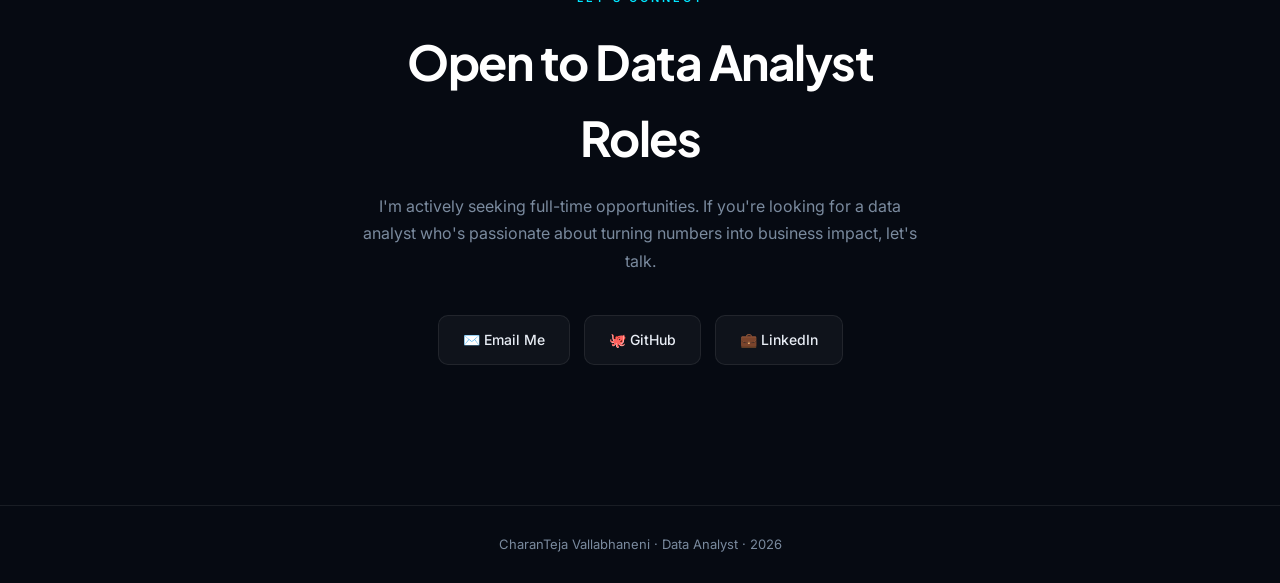
==== commit 45d6cdf6: "Add files via upload" ====
--- a/index.html
+++ b/index.html
@@ -280,7 +280,7 @@
     <h2 class="section-title">Open to Data Analyst Roles</h2>
     <p class="contact-sub">I'm actively seeking full-time opportunities. If you're looking for a data analyst who's passionate about turning numbers into business impact, let's talk.</p>
     <div class="contact-links">
-      <a href="mailto:vallabhaneni.charanteja@gmail.com" class="contact-link">✉️ Email Me</a>
+      <a href="/cdn-cgi/l/email-protection#98eef9f4f4f9faf0f9f6fdf6f1b6fbf0f9eaf9f6ecfdf2f9d8fff5f9f1f4b6fbf7f5" class="contact-link">✉️ Email Me</a>
       <a href="https://github.com/VCharanTeja" class="contact-link" target="_blank">🐙 GitHub</a>
       <a href="https://www.linkedin.com/in/charan-teja-vallabhaneni/" class="contact-link" target="_blank">💼 LinkedIn</a>
     </div>
@@ -288,5 +288,11 @@
 </section>
 
 <footer>
+
   CharanTeja Vallabhaneni · Data Analyst · 2026
-</footer>+</footer>
+
+<script src="script.js"></script>
+
+</body>
+</html>
--- a/style.css
+++ b/style.css
@@ -648,119 +648,47 @@
 
 /* ── HERO ENTRANCE - no animations, always visible ── */
 
-/* ── RESPONSIVE ── */
-@media (max-width: 900px) {
-  nav { padding: 18px 24px; }
-  .hero-inner { flex-direction: column; text-align: center; }
-  .hero-sub { max-width: 100%; }
-  .hero-actions { justify-content: center; }
-  .hero-stats { justify-content: center; }
-  .about-grid { grid-template-columns: 1fr; }
-  .skills-grid { grid-template-columns: repeat(2, 1fr); }
-  .projects-grid { grid-template-columns: 1fr; }
-  .profile-ring { width: 220px; height: 220px; }
-  section { padding: 0 24px; }
-}
-/* ── EXPERIENCE ── */
-#experience { padding-top: 100px; padding-bottom: 100px; }
-
-.experience-list {
-  display: flex;
+/* ══════════════════════════════════════════
+   HAMBURGER MENU
+══════════════════════════════════════════ */
+.hamburger {
+  display: none;
   flex-direction: column;
-  gap: 20px;
-  margin-top: 40px;
-}
-
-.exp-card {
-  padding: 28px 32px;
-  background: var(--surface);
-  border: 1px solid var(--border);
-  border-radius: 16px;
-  backdrop-filter: blur(12px);
+  justify-content: center;
+  gap: 5px;
+  background: none;
+  border: none;
+  cursor: pointer;
+  padding: 4px;
+  z-index: 200;
+  flex-shrink: 0;
+}
+
+.hamburger span {
+  display: block;
+  width: 24px;
+  height: 2px;
+  background: var(--white);
+  border-radius: 2px;
   transition: all 0.3s ease;
 }
 
-.exp-card:hover {
-  border-color: rgba(0,229,255,0.3);
-  box-shadow: 0 20px 60px rgba(0,229,255,0.08);
-  transform: translateY(-4px);
-}
-
-.exp-header {
-  display: flex;
-  justify-content: space-between;
-  align-items: flex-start;
-  gap: 20px;
-  margin-bottom: 16px;
-}
-
-.exp-role {
-  font-family: 'Plus Jakarta Sans', sans-serif;
-  font-size: 17px;
-  font-weight: 700;
-  color: var(--white);
-  margin-bottom: 4px;
-}
-
-.exp-company {
-  font-size: 13px;
-  color: var(--cyan);
-  font-weight: 500;
-}
-
-.exp-date {
-  font-size: 12px;
-  color: var(--muted);
-  white-space: nowrap;
-  padding: 4px 12px;
-  border: 1px solid var(--border);
-  border-radius: 20px;
-  flex-shrink: 0;
-}
-
-.exp-bullets {
-  list-style: none;
-  margin-bottom: 18px;
-}
-
-.exp-bullets li {
-  font-size: 13px;
-  color: var(--muted);
-  line-height: 1.7;
-  padding: 4px 0 4px 16px;
-  position: relative;
-}
-
-.exp-bullets li::before {
-  content: '';
-  position: absolute;
-  left: 0;
-  top: 12px;
-  width: 5px;
-  height: 5px;
-  border-radius: 50%;
-  background: var(--cyan);
-}
-
-.exp-tags {
-  display: flex;
-  flex-wrap: wrap;
-  gap: 8px;
-  padding-top: 16px;
-  border-top: 1px solid var(--border);
-}
-
-.exp-tags span {
-  font-size: 11px;
-  font-weight: 600;
-  padding: 4px 12px;
-  border-radius: 6px;
-  background: var(--cyan-dim);
-  border: 1px solid rgba(0,229,255,0.2);
-  color: var(--cyan);
-}
-
-/* ── CERTIFICATIONS ── */
+.hamburger.open span:nth-child(1) { transform: translateY(7px) rotate(45deg); }
+.hamburger.open span:nth-child(2) { opacity: 0; transform: scaleX(0); }
+.hamburger.open span:nth-child(3) { transform: translateY(-7px) rotate(-45deg); }
+
+.nav-overlay {
+  display: none;
+  position: fixed;
+  inset: 0;
+  background: rgba(0,0,0,0.6);
+  z-index: 140;
+}
+.nav-overlay.open { display: block; }
+
+/* ══════════════════════════════════════════
+   CERTIFICATIONS
+══════════════════════════════════════════ */
 #certifications { padding-top: 100px; padding-bottom: 100px; }
 
 .cert-grid {
@@ -802,13 +730,162 @@
   font-weight: 500;
 }
 
-@media (max-width: 900px) {
+/* ══════════════════════════════════════════
+   RESPONSIVE — LARGE DESKTOP (1400px+)
+   Widescreen monitors, 4K displays
+══════════════════════════════════════════ */
+@media (min-width: 1400px) {
+  #hero { padding: 100px 12% 60px; }
+  .hero-inner { max-width: 1200px; }
+  section { max-width: 1200px; }
+  .hero-title { font-size: 80px; }
+  .profile-ring { width: 340px; height: 340px; }
+}
+
+/* ══════════════════════════════════════════
+   RESPONSIVE — TABLET (768px–1024px)
+   iPad, Surface, Galaxy Tab
+══════════════════════════════════════════ */
+@media (max-width: 1024px) and (min-width: 769px) {
+  nav { padding: 18px 36px; }
+  #hero { padding: 100px 6% 60px; }
+  .hero-title { font-size: clamp(42px, 5vw, 60px); }
+  .hero-inner { gap: 40px; }
+  .profile-ring { width: 260px; height: 260px; }
+  .about-grid { gap: 40px; }
+  .skills-grid { grid-template-columns: repeat(4, 1fr); gap: 12px; }
+  .projects-grid { grid-template-columns: repeat(2, 1fr); }
+  .cert-grid { grid-template-columns: repeat(3, 1fr); }
+  section { padding: 0 36px; }
+}
+
+/* ══════════════════════════════════════════
+   RESPONSIVE — SMALL TABLET / LARGE MOBILE
+   (481px–768px) iPad mini, large phones
+══════════════════════════════════════════ */
+@media (max-width: 768px) {
+  .hamburger { display: flex; }
+
+  .nav-links {
+    position: fixed;
+    top: 0; right: 0;
+    width: 72%;
+    max-width: 300px;
+    height: 100vh;
+    background: rgba(6,10,18,0.98);
+    backdrop-filter: blur(24px);
+    border-left: 1px solid var(--border);
+    flex-direction: column;
+    justify-content: center;
+    align-items: flex-start;
+    padding: 60px 40px;
+    gap: 28px;
+    z-index: 150;
+    /* Hidden by default */
+    visibility: hidden;
+    transform: translateX(100%);
+    transition: transform 0.35s cubic-bezier(0.4, 0, 0.2, 1), visibility 0.35s;
+  }
+
+  .nav-links.open {
+    visibility: visible;
+    transform: translateX(0);
+  }
+
+  .nav-links a { font-size: 18px; font-weight: 600; color: var(--text); }
+  .nav-links a:hover { color: var(--cyan); }
+
+  nav { padding: 18px 24px; }
+  #hero { padding: 100px 6% 60px; }
+  .hero-inner { flex-direction: column; text-align: center; gap: 40px; }
+  .hero-sub { max-width: 100%; }
+  .hero-actions { justify-content: center; }
+  .hero-stats { justify-content: center; gap: 24px; }
+  .profile-ring { width: 220px; height: 220px; }
+
+  .about-grid { grid-template-columns: 1fr; gap: 32px; }
+  .skills-grid { grid-template-columns: repeat(2, 1fr); }
+  .projects-grid { grid-template-columns: 1fr; }
   .cert-grid { grid-template-columns: repeat(2, 1fr); }
-  .exp-header { flex-direction: column; gap: 8px; }
-  .exp-date { align-self: flex-start; }
-}
-
+  .edu-card { flex-direction: column; align-items: flex-start; }
+  .edu-logo { margin-left: 0; margin-top: 16px; }
+  section { padding: 0 24px; }
+}
+
+/* ══════════════════════════════════════════
+   RESPONSIVE — MOBILE (max 480px)
+   iPhone, Android phones
+══════════════════════════════════════════ */
 @media (max-width: 480px) {
-  .cert-grid { grid-template-columns: 1fr; }
-  .exp-card { padding: 20px; }
+  nav { padding: 14px 18px; }
+  nav.scrolled { padding: 12px 18px; }
+  .nav-brand { font-size: 14px; }
+
+  #hero { padding: 90px 20px 40px; }
+  .hero-title { font-size: 32px; letter-spacing: -1px; line-height: 1.1; }
+  .hero-sub { font-size: 14px; margin: 16px 0 28px; }
+  .hero-badge { font-size: 10px; padding: 5px 10px; }
+  .hero-actions { flex-direction: column; width: 100%; gap: 10px; }
+  .btn-primary, .btn-outline { text-align: center; width: 100%; padding: 13px 20px; }
+  .hero-stats { flex-direction: column; gap: 14px; align-items: center; }
+  .stat-num { font-size: 22px; }
+  .stat-label { font-size: 11px; }
+  .profile-ring { width: 180px; height: 180px; }
+
+  #about, #skills, #projects, #education, #certifications, #contact {
+    padding-top: 70px;
+    padding-bottom: 70px;
+  }
+  .section-title { font-size: 26px; letter-spacing: -0.5px; }
+  .section-label { font-size: 10px; }
+
+  .about-text p { font-size: 14px; }
+  .about-card { padding: 16px 18px; }
+  .about-card-title { font-size: 13px; }
+  .about-card-text { font-size: 12px; }
+
+  .skills-grid { grid-template-columns: repeat(2, 1fr); gap: 10px; }
+  .skill-card { padding: 18px 10px; }
+  .skill-icon { font-size: 26px; }
+  .skill-name { font-size: 13px; }
+  .skill-desc { font-size: 11px; }
+
+  .projects-grid { grid-template-columns: 1fr; gap: 16px; }
+  .card-body { padding: 16px; }
+  .card-title { font-size: 15px; }
+  .card-desc { font-size: 12px; }
+  .card-metrics { padding: 10px; }
+  .metric { font-size: 11px; }
+
+  .edu-card { padding: 20px; flex-direction: column; align-items: flex-start; }
+  .edu-school { font-size: 16px; }
+  .edu-degree { font-size: 13px; }
+  .edu-footer { flex-direction: column; gap: 8px; }
+  .edu-footer span { font-size: 11px; }
+  .edu-logo { margin-left: 0; margin-top: 14px; width: 48px; height: 48px; }
+
+  .cert-grid { grid-template-columns: 1fr; gap: 12px; }
+  .cert-card { padding: 22px 18px; }
+  .cert-icon { font-size: 28px; margin-bottom: 10px; }
+  .cert-name { font-size: 14px; }
+
+  .contact-sub { font-size: 14px; }
+  .contact-links { flex-direction: column; align-items: center; gap: 10px; }
+  .contact-link { width: 100%; justify-content: center; padding: 12px 20px; }
+
+  section { padding: 0 18px; }
+}
+
+/* ══════════════════════════════════════════
+   RESPONSIVE — VERY SMALL (max 380px)
+   Older/small phones (iPhone SE, etc.)
+══════════════════════════════════════════ */
+@media (max-width: 380px) {
+  .nav-brand { font-size: 12px; }
+  .hero-title { font-size: 26px; }
+  .hero-stats { gap: 10px; }
+  .stat-num { font-size: 20px; }
+  .skills-grid { gap: 8px; }
+  .skill-card { padding: 14px 8px; }
+  section { padding: 0 14px; }
 }
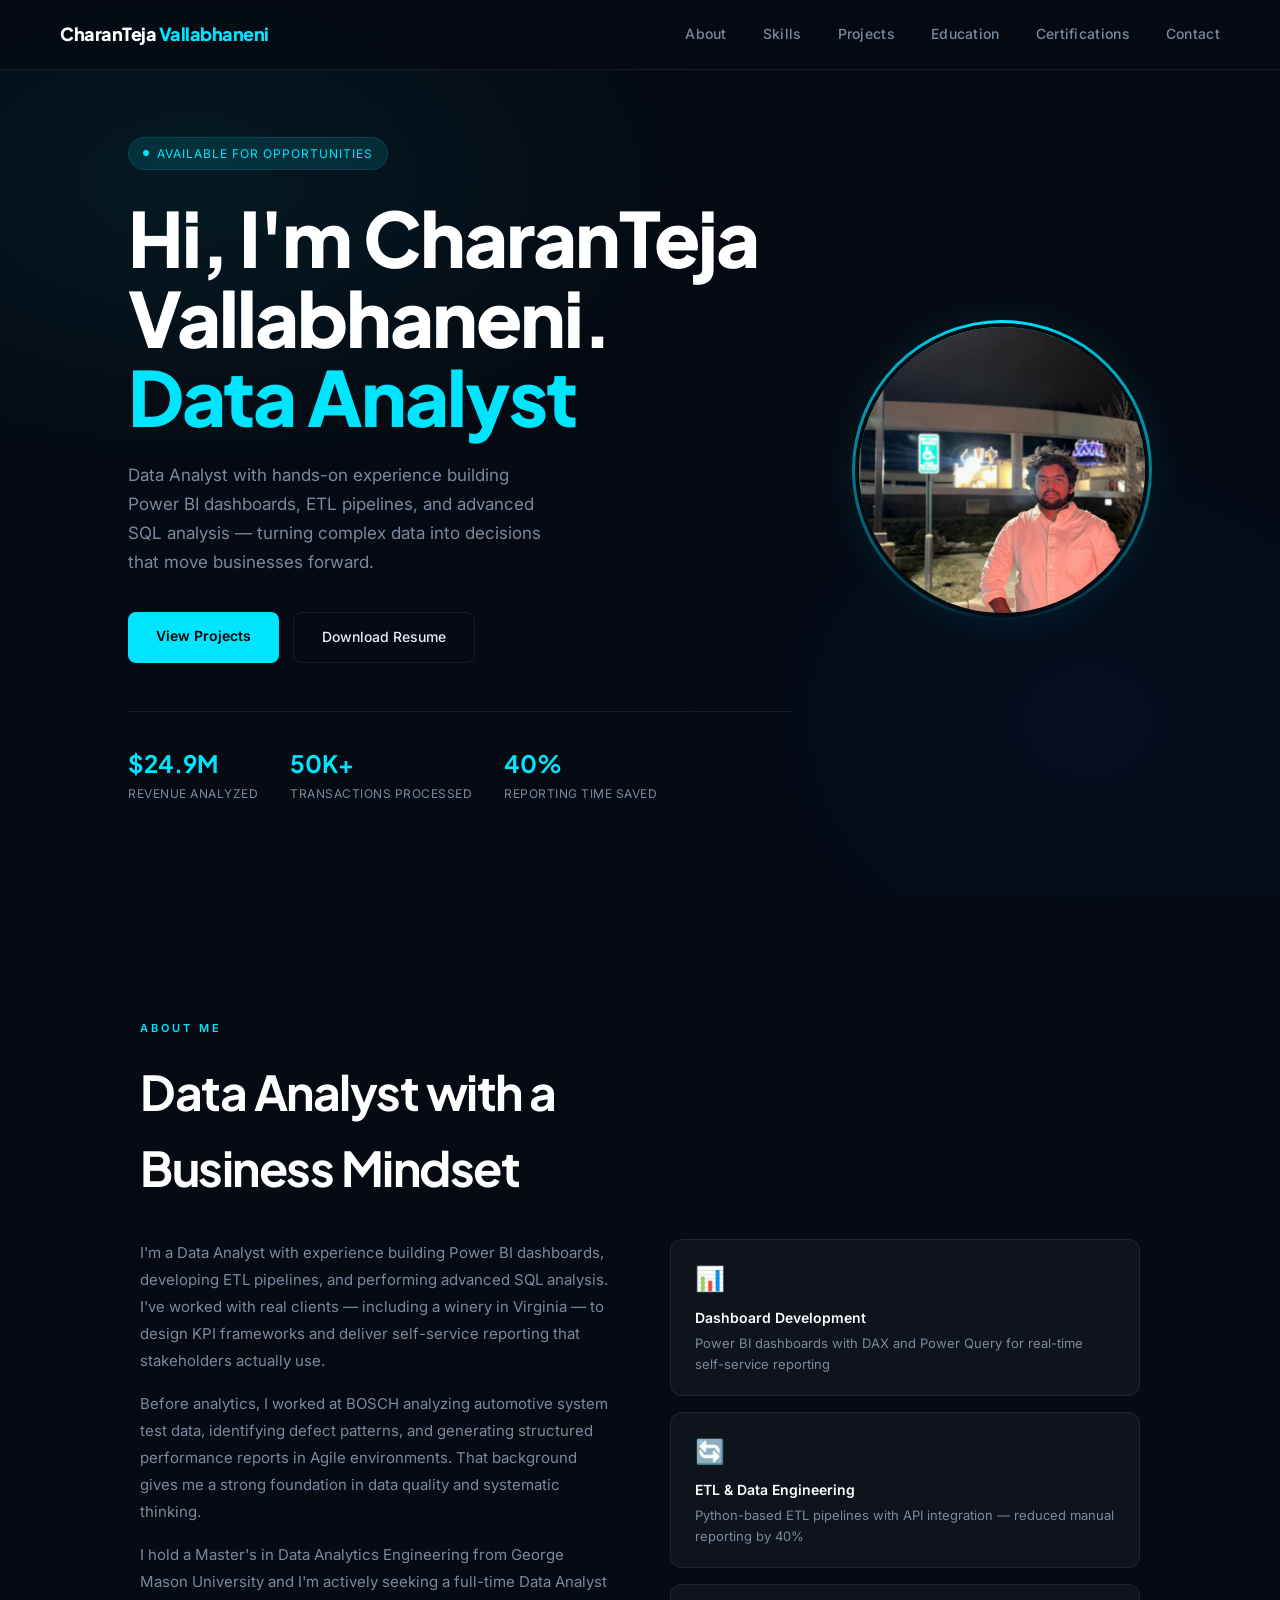
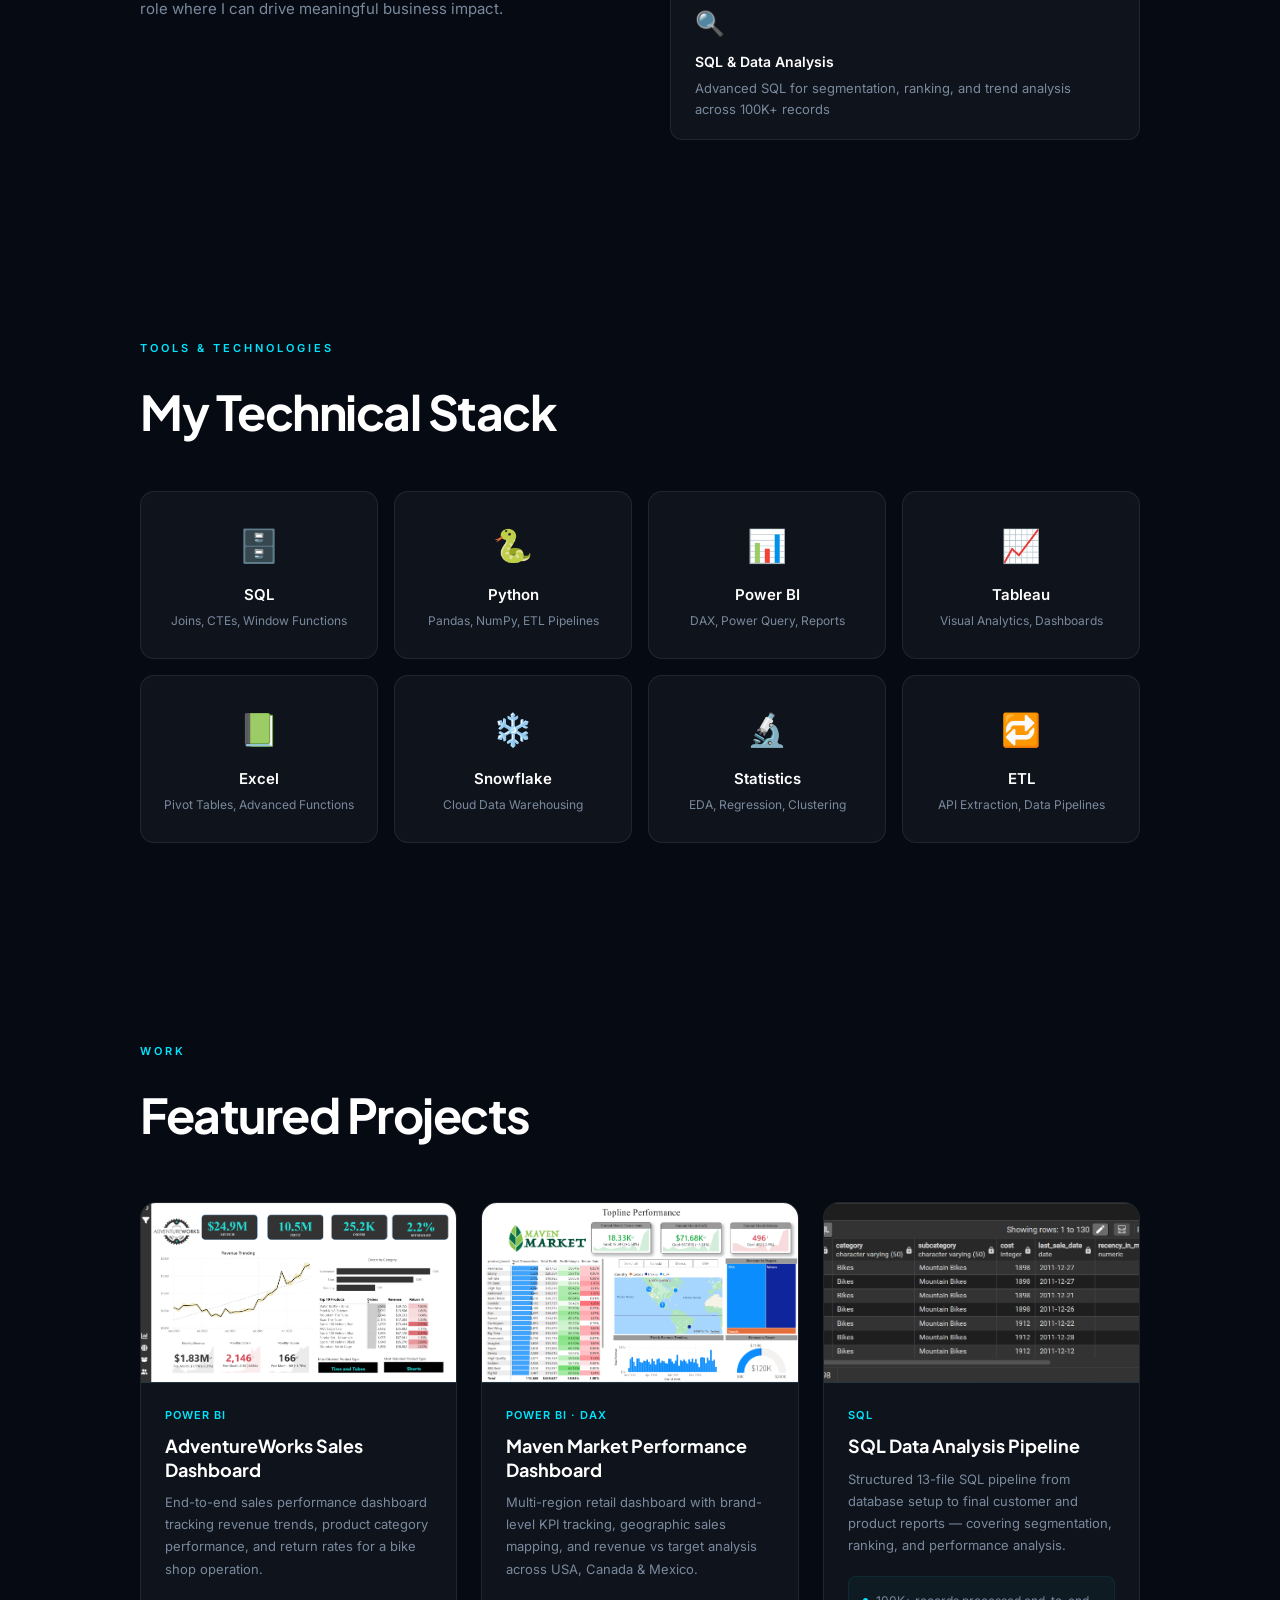
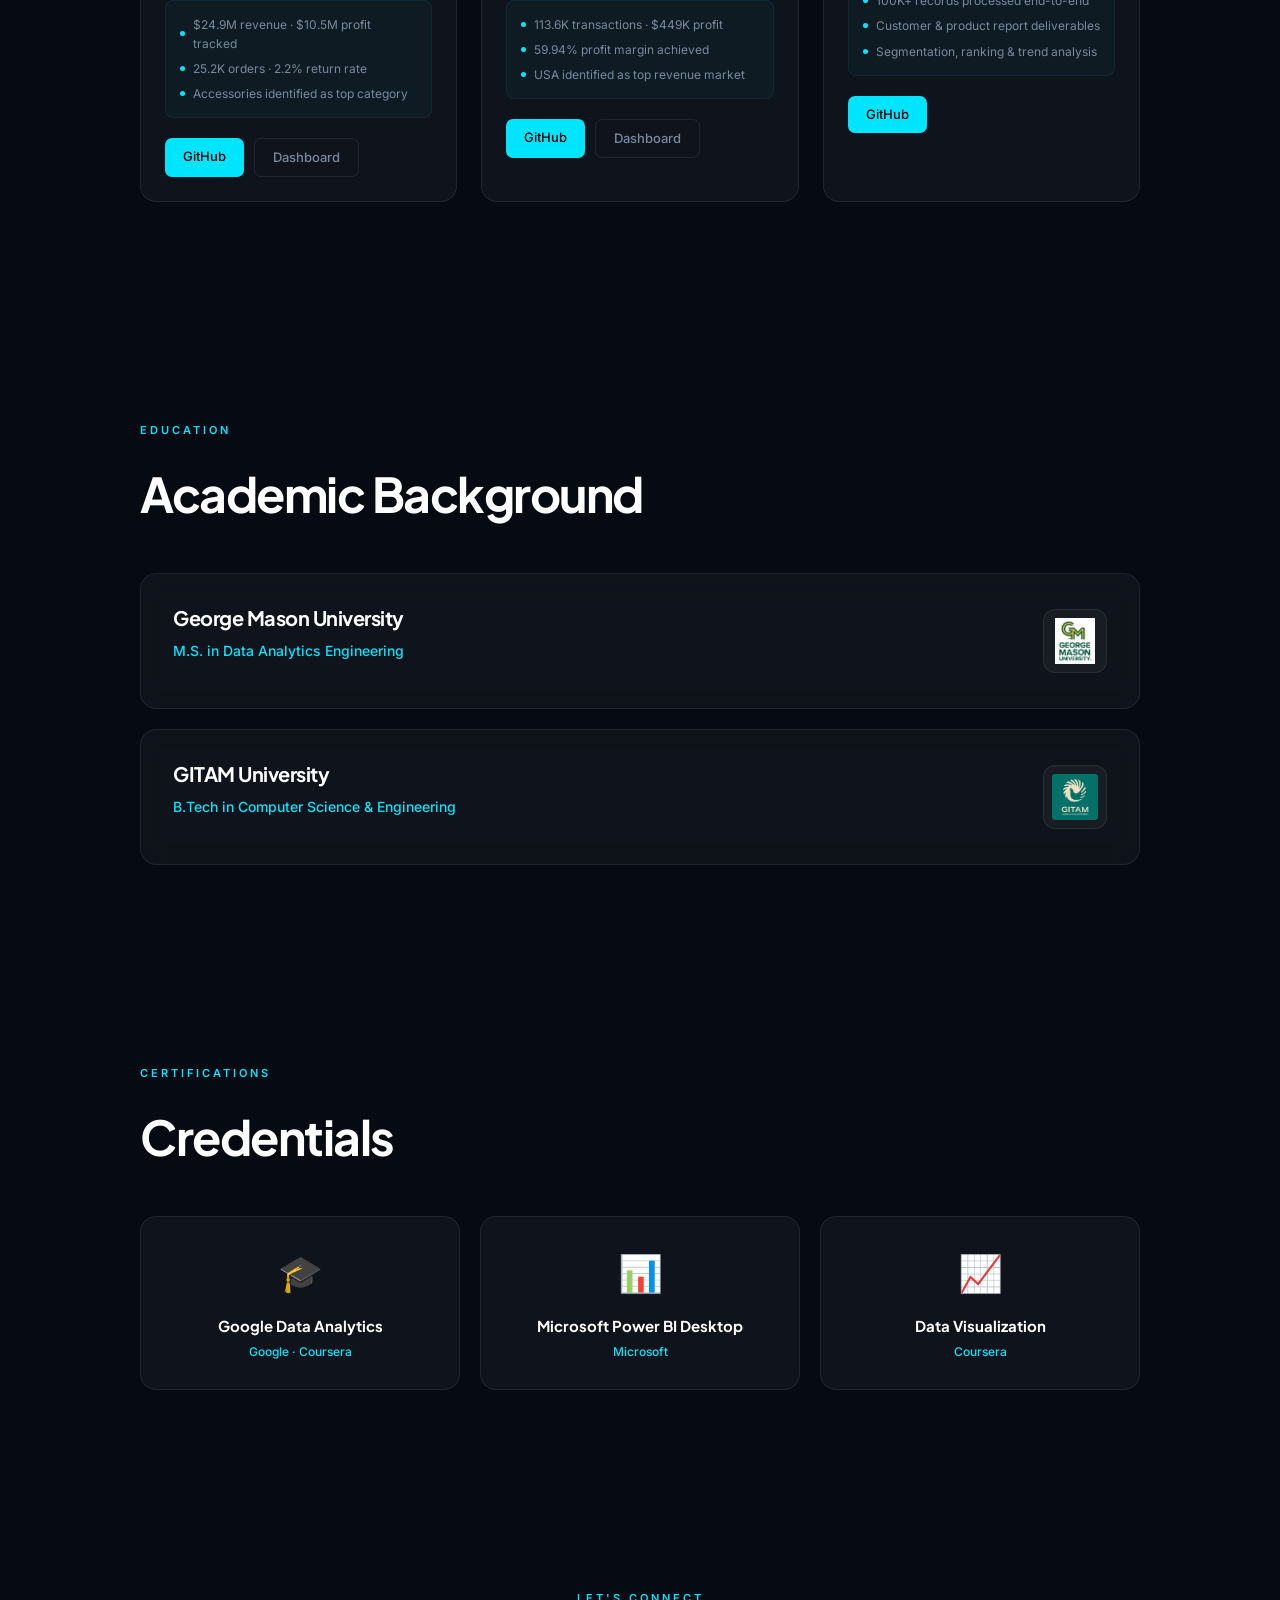
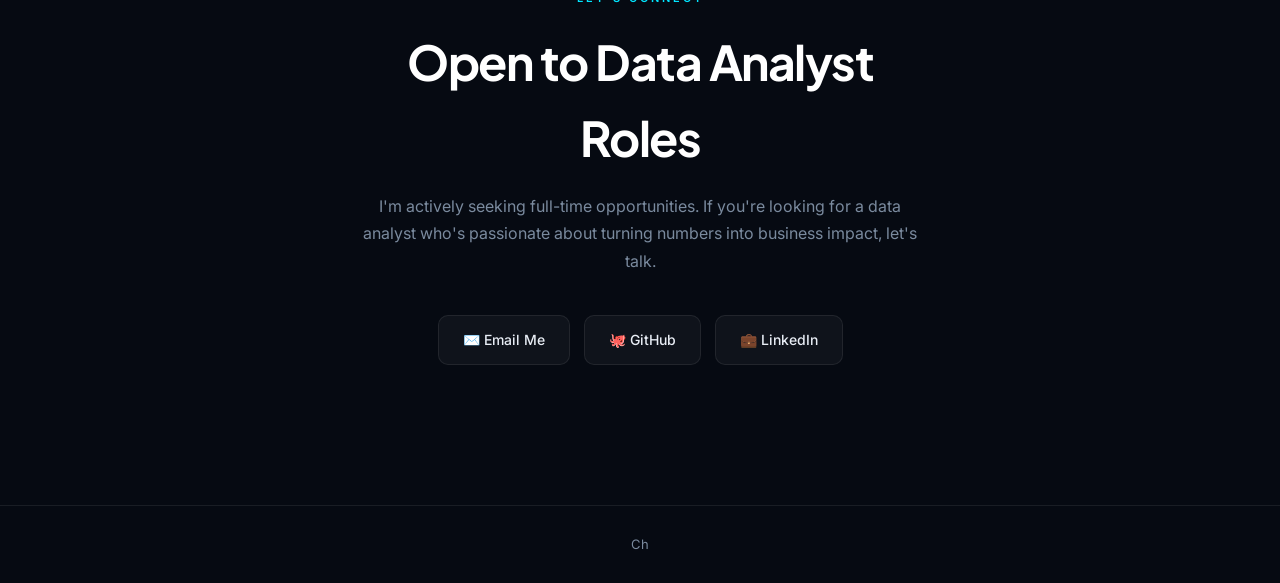
==== commit 41b43e82: "Add files via upload" ====
--- a/index.html
+++ b/index.html
@@ -21,11 +21,6 @@
     <a href="#certifications">Certifications</a>
     <a href="#contact">Contact</a>
   </div>
-  <button class="hamburger" id="hamburger" aria-label="Toggle menu">
-    <span></span>
-    <span></span>
-    <span></span>
-  </button>
 </nav>
 <div class="nav-overlay" id="nav-overlay"></div>
 
@@ -280,7 +275,7 @@
     <h2 class="section-title">Open to Data Analyst Roles</h2>
     <p class="contact-sub">I'm actively seeking full-time opportunities. If you're looking for a data analyst who's passionate about turning numbers into business impact, let's talk.</p>
     <div class="contact-links">
-      <a href="/cdn-cgi/l/email-protection#98eef9f4f4f9faf0f9f6fdf6f1b6fbf0f9eaf9f6ecfdf2f9d8fff5f9f1f4b6fbf7f5" class="contact-link">✉️ Email Me</a>
+      <a href="mailto:vallabhaneni.charanteja@gmail.com" class="contact-link">✉️ Email Me</a>
       <a href="https://github.com/VCharanTeja" class="contact-link" target="_blank">🐙 GitHub</a>
       <a href="https://www.linkedin.com/in/charan-teja-vallabhaneni/" class="contact-link" target="_blank">💼 LinkedIn</a>
     </div>
@@ -288,9 +283,7 @@
 </section>
 
 <footer>
-
-  CharanTeja Vallabhaneni · Data Analyst · 2026
-</footer>
+  Ch
 
 <script src="script.js"></script>
 
--- a/style.css
+++ b/style.css
@@ -764,36 +764,12 @@
    (481px–768px) iPad mini, large phones
 ══════════════════════════════════════════ */
 @media (max-width: 768px) {
-  .hamburger { display: flex; }
 
   .nav-links {
-    position: fixed;
-    top: 0; right: 0;
-    width: 72%;
-    max-width: 300px;
-    height: 100vh;
-    background: rgba(6,10,18,0.98);
-    backdrop-filter: blur(24px);
-    border-left: 1px solid var(--border);
-    flex-direction: column;
-    justify-content: center;
-    align-items: flex-start;
-    padding: 60px 40px;
-    gap: 28px;
-    z-index: 150;
-    /* Hidden by default */
-    visibility: hidden;
-    transform: translateX(100%);
-    transition: transform 0.35s cubic-bezier(0.4, 0, 0.2, 1), visibility 0.35s;
+    gap: 14px;
   }
 
-  .nav-links.open {
-    visibility: visible;
-    transform: translateX(0);
-  }
-
-  .nav-links a { font-size: 18px; font-weight: 600; color: var(--text); }
-  .nav-links a:hover { color: var(--cyan); }
+  .nav-links a { font-size: 12px; }
 
   nav { padding: 18px 24px; }
   #hero { padding: 100px 6% 60px; }
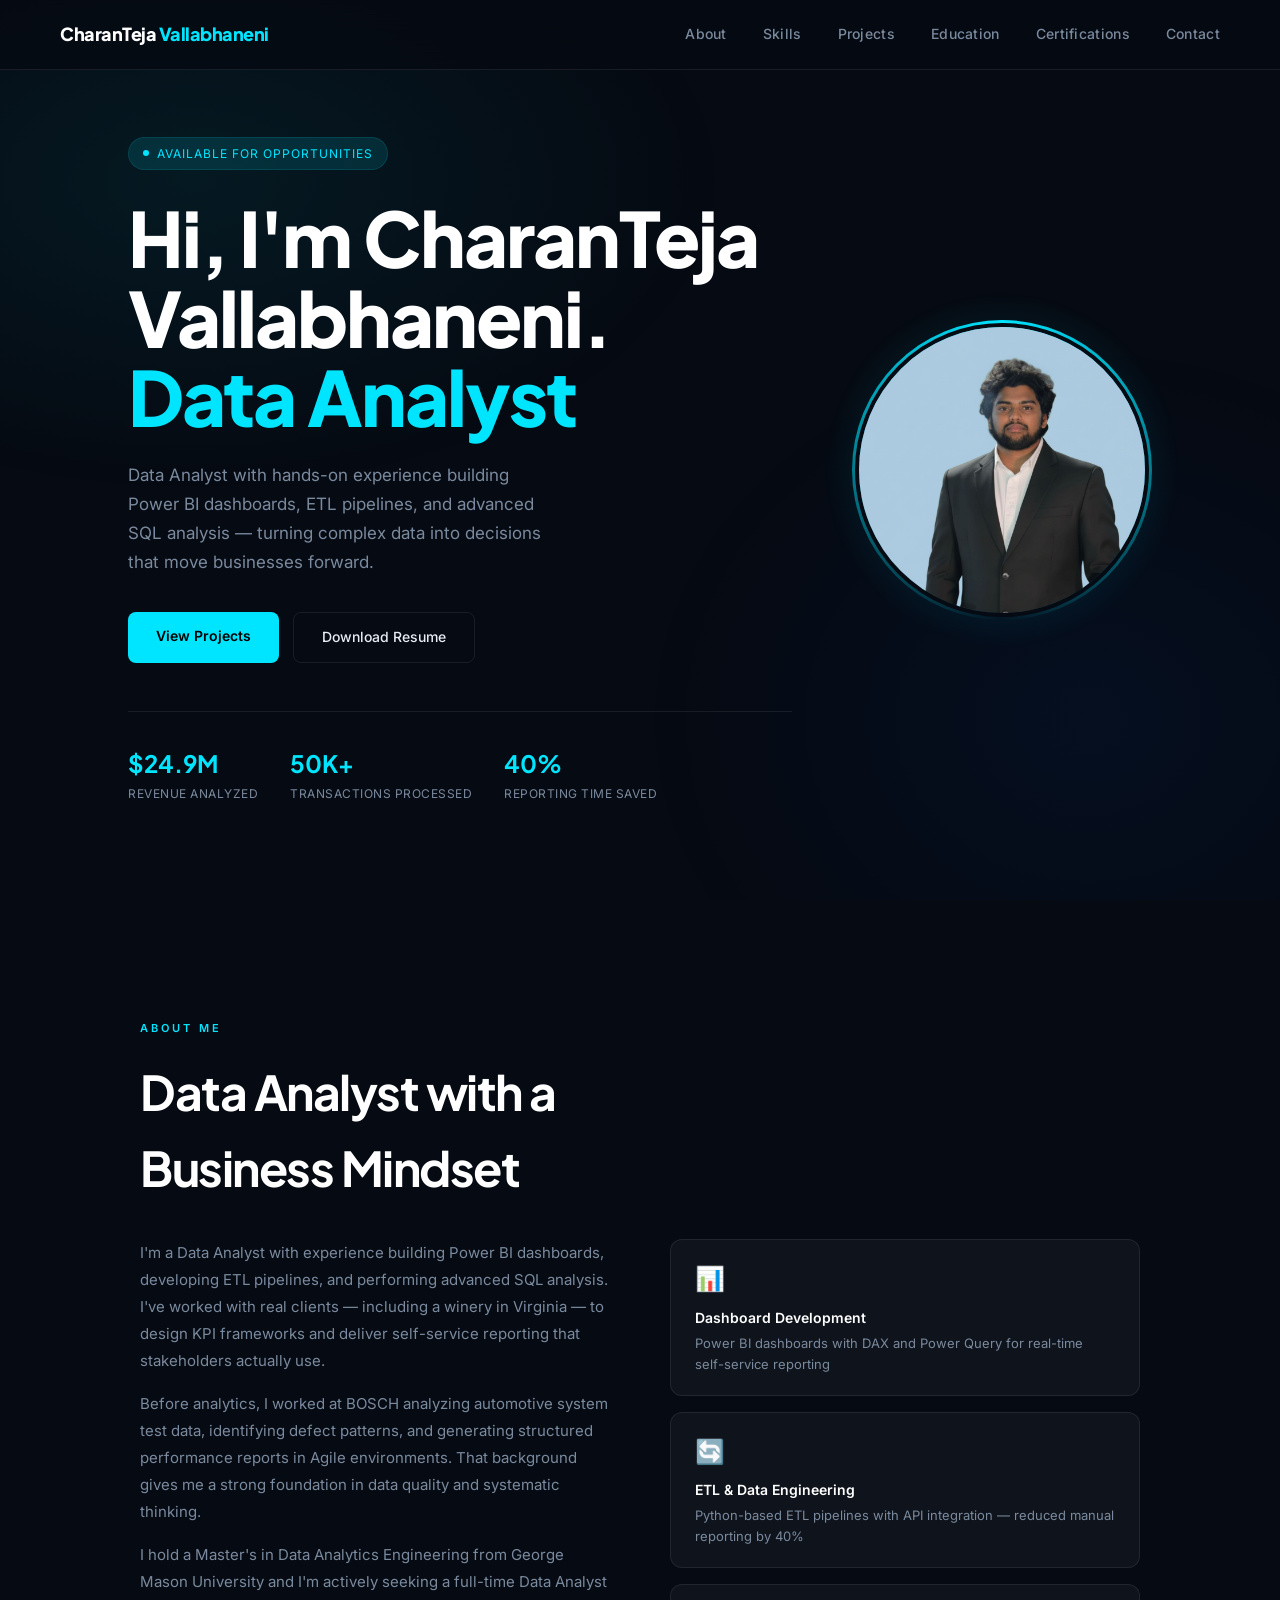
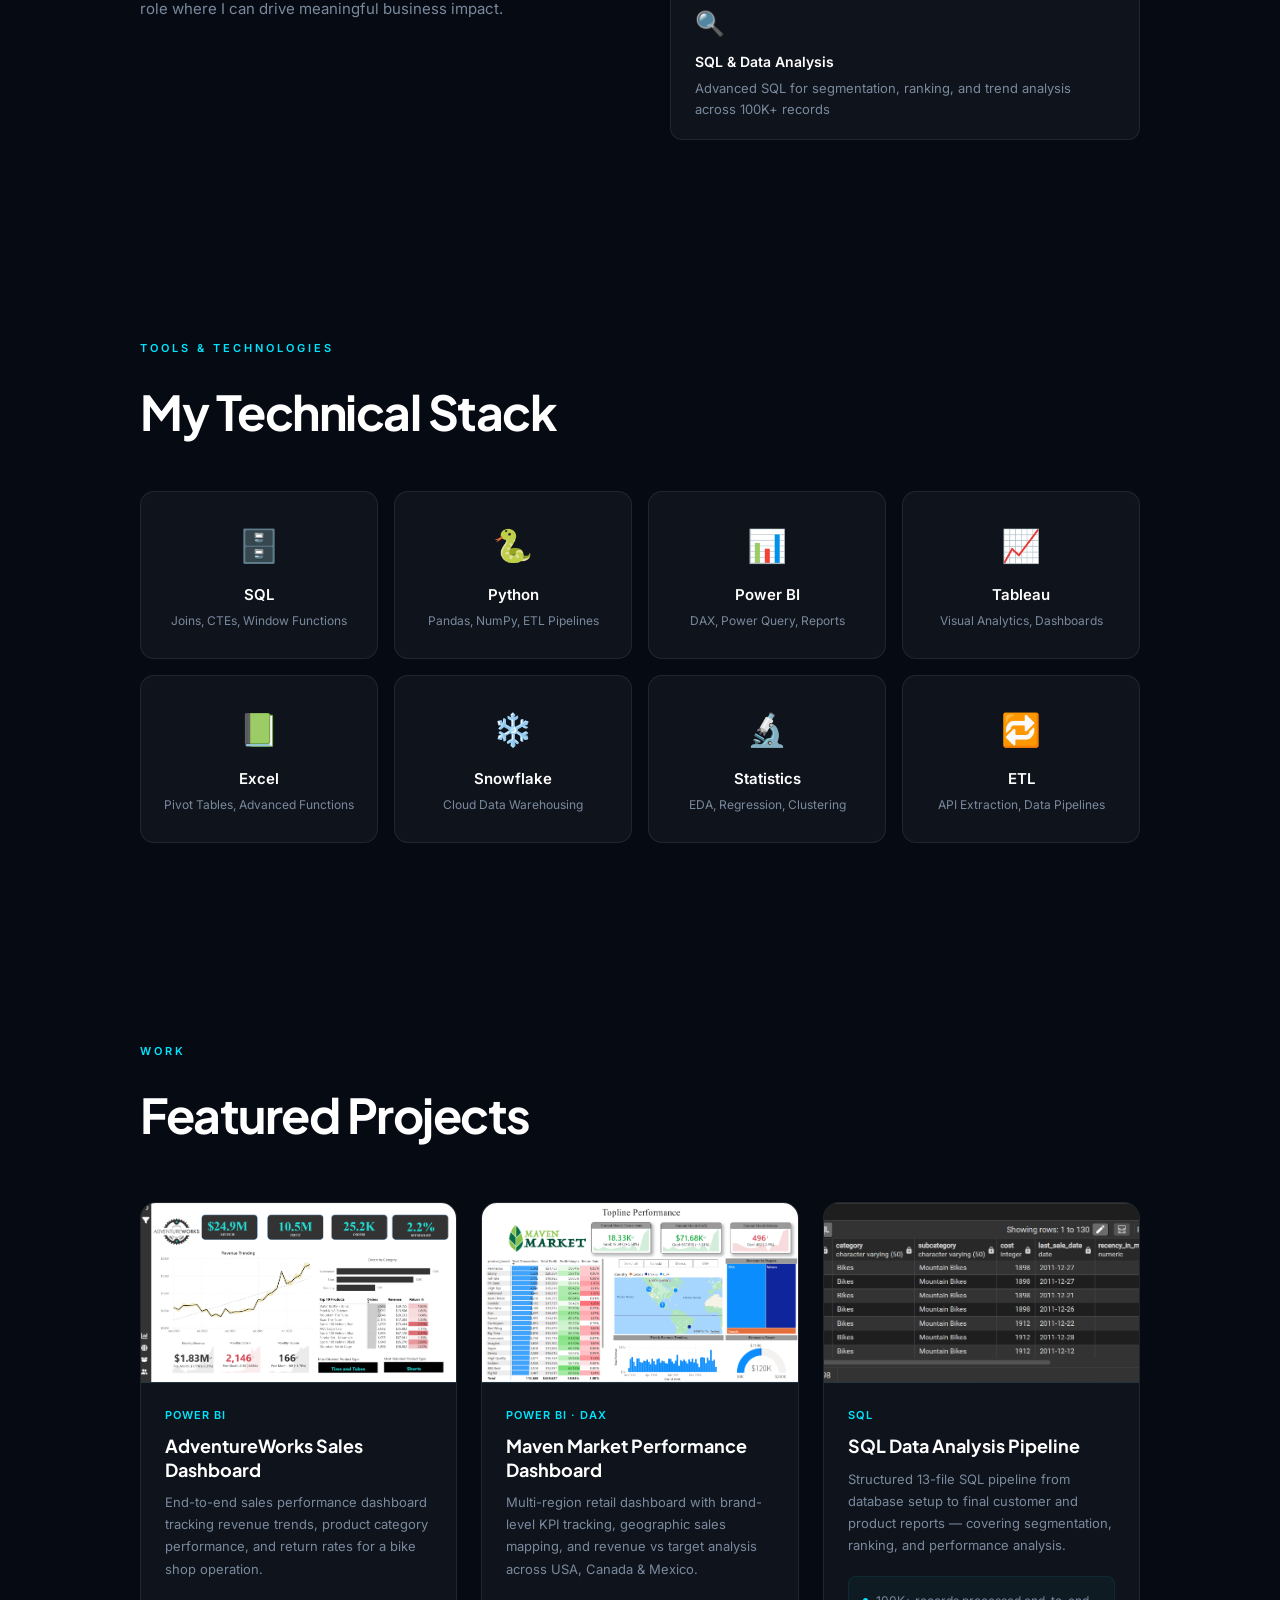
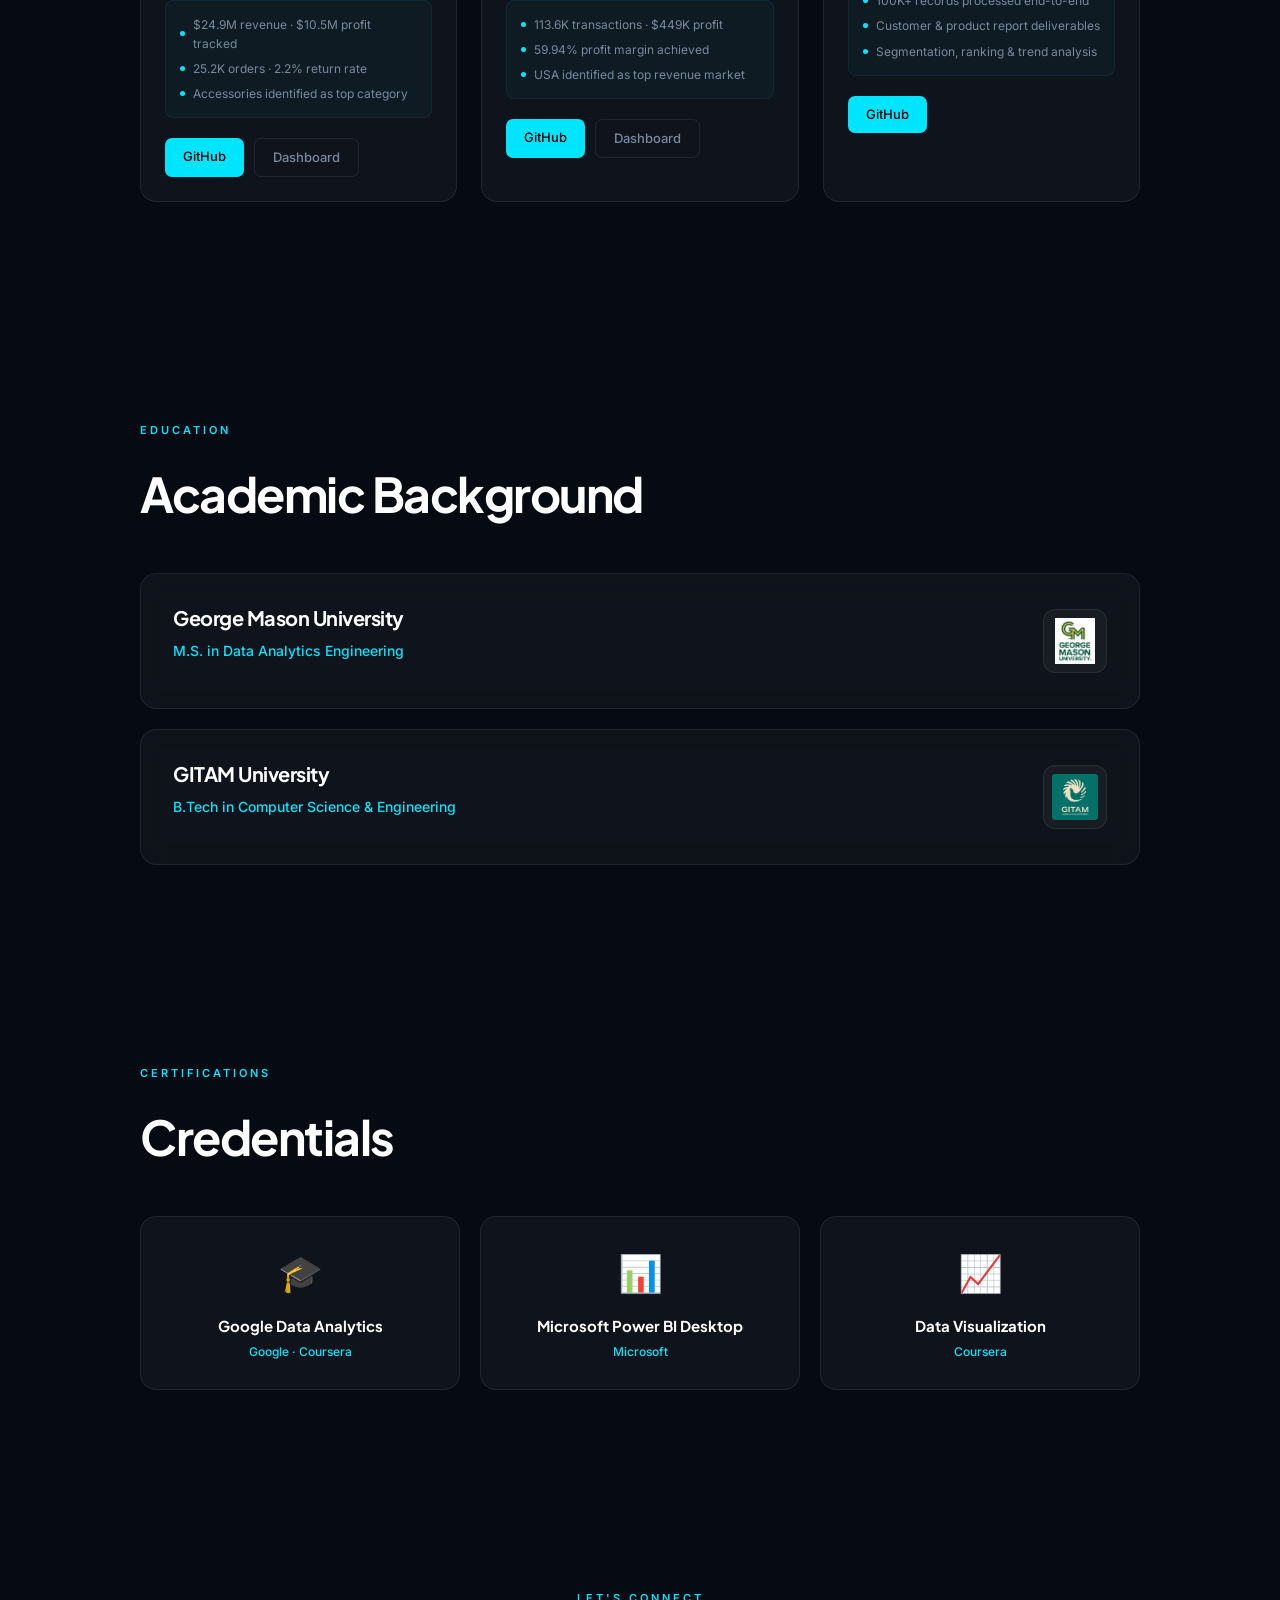
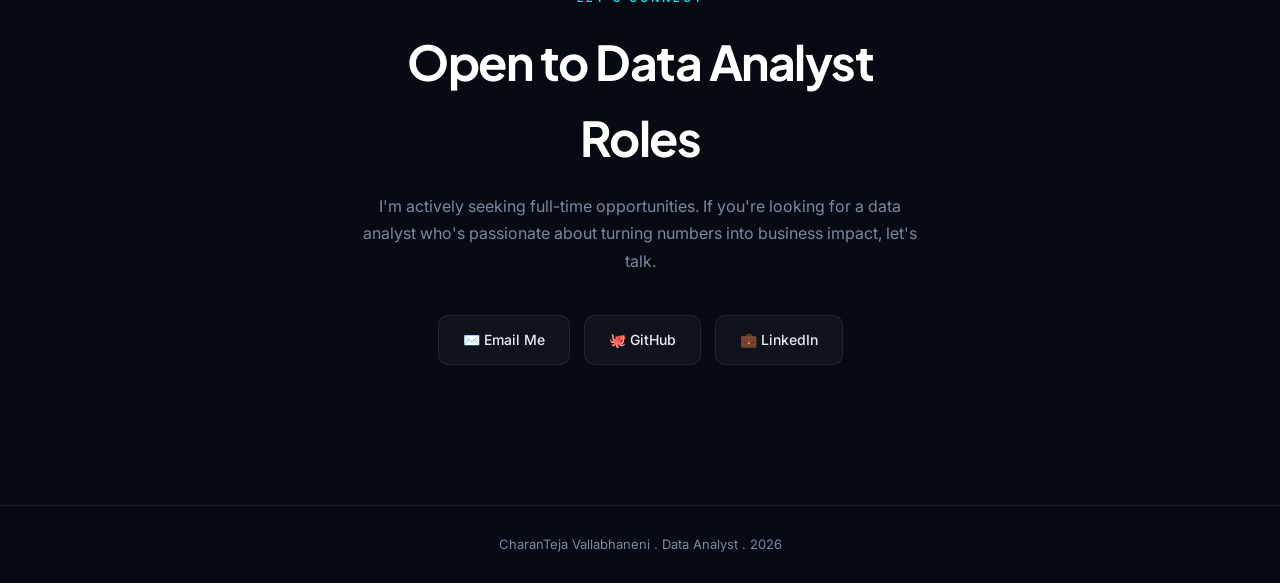
==== commit b3d199dd: "Add files via upload" ====
--- a/index.html
+++ b/index.html
@@ -57,7 +57,7 @@
     </div>
     <div class="hero-right">
       <div class="profile-ring">
-        <img src="profile.jpg" alt="CharanTeja" class="profile-img"
+        <img src="profile.jpeg" alt="CharanTeja" class="profile-img"
           onerror="this.style.display='none'; this.parentElement.innerHTML='<div style=\'width:100%;height:100%;border-radius:50%;background:linear-gradient(135deg,rgba(0,229,255,0.2),rgba(0,100,255,0.2));display:flex;align-items:center;justify-content:center;font-size:80px\'>CT</div>'">
       </div>
       <div class="profile-glow"></div>
@@ -283,7 +283,7 @@
 </section>
 
 <footer>
-  Ch
+  CharanTeja Vallabhaneni . Data Analyst . 2026
 
 <script src="script.js"></script>
 
--- a/style.css
+++ b/style.css
@@ -248,6 +248,7 @@
   height: 100%;
   border-radius: 50%;
   object-fit: cover;
+  object-position: center top;
   border: 4px solid var(--bg);
   animation: none;
 }
@@ -764,12 +765,36 @@
    (481px–768px) iPad mini, large phones
 ══════════════════════════════════════════ */
 @media (max-width: 768px) {
+  .hamburger { display: flex; }
 
   .nav-links {
-    gap: 14px;
+    position: fixed;
+    top: 0; right: 0;
+    width: 72%;
+    max-width: 300px;
+    height: 100vh;
+    background: rgba(6,10,18,0.98);
+    backdrop-filter: blur(24px);
+    border-left: 1px solid var(--border);
+    flex-direction: column;
+    justify-content: center;
+    align-items: flex-start;
+    padding: 60px 40px;
+    gap: 28px;
+    z-index: 150;
+    /* Hidden by default */
+    visibility: hidden;
+    transform: translateX(100%);
+    transition: transform 0.35s cubic-bezier(0.4, 0, 0.2, 1), visibility 0.35s;
   }
 
-  .nav-links a { font-size: 12px; }
+  .nav-links.open {
+    visibility: visible;
+    transform: translateX(0);
+  }
+
+  .nav-links a { font-size: 18px; font-weight: 600; color: var(--text); }
+  .nav-links a:hover { color: var(--cyan); }
 
   nav { padding: 18px 24px; }
   #hero { padding: 100px 6% 60px; }
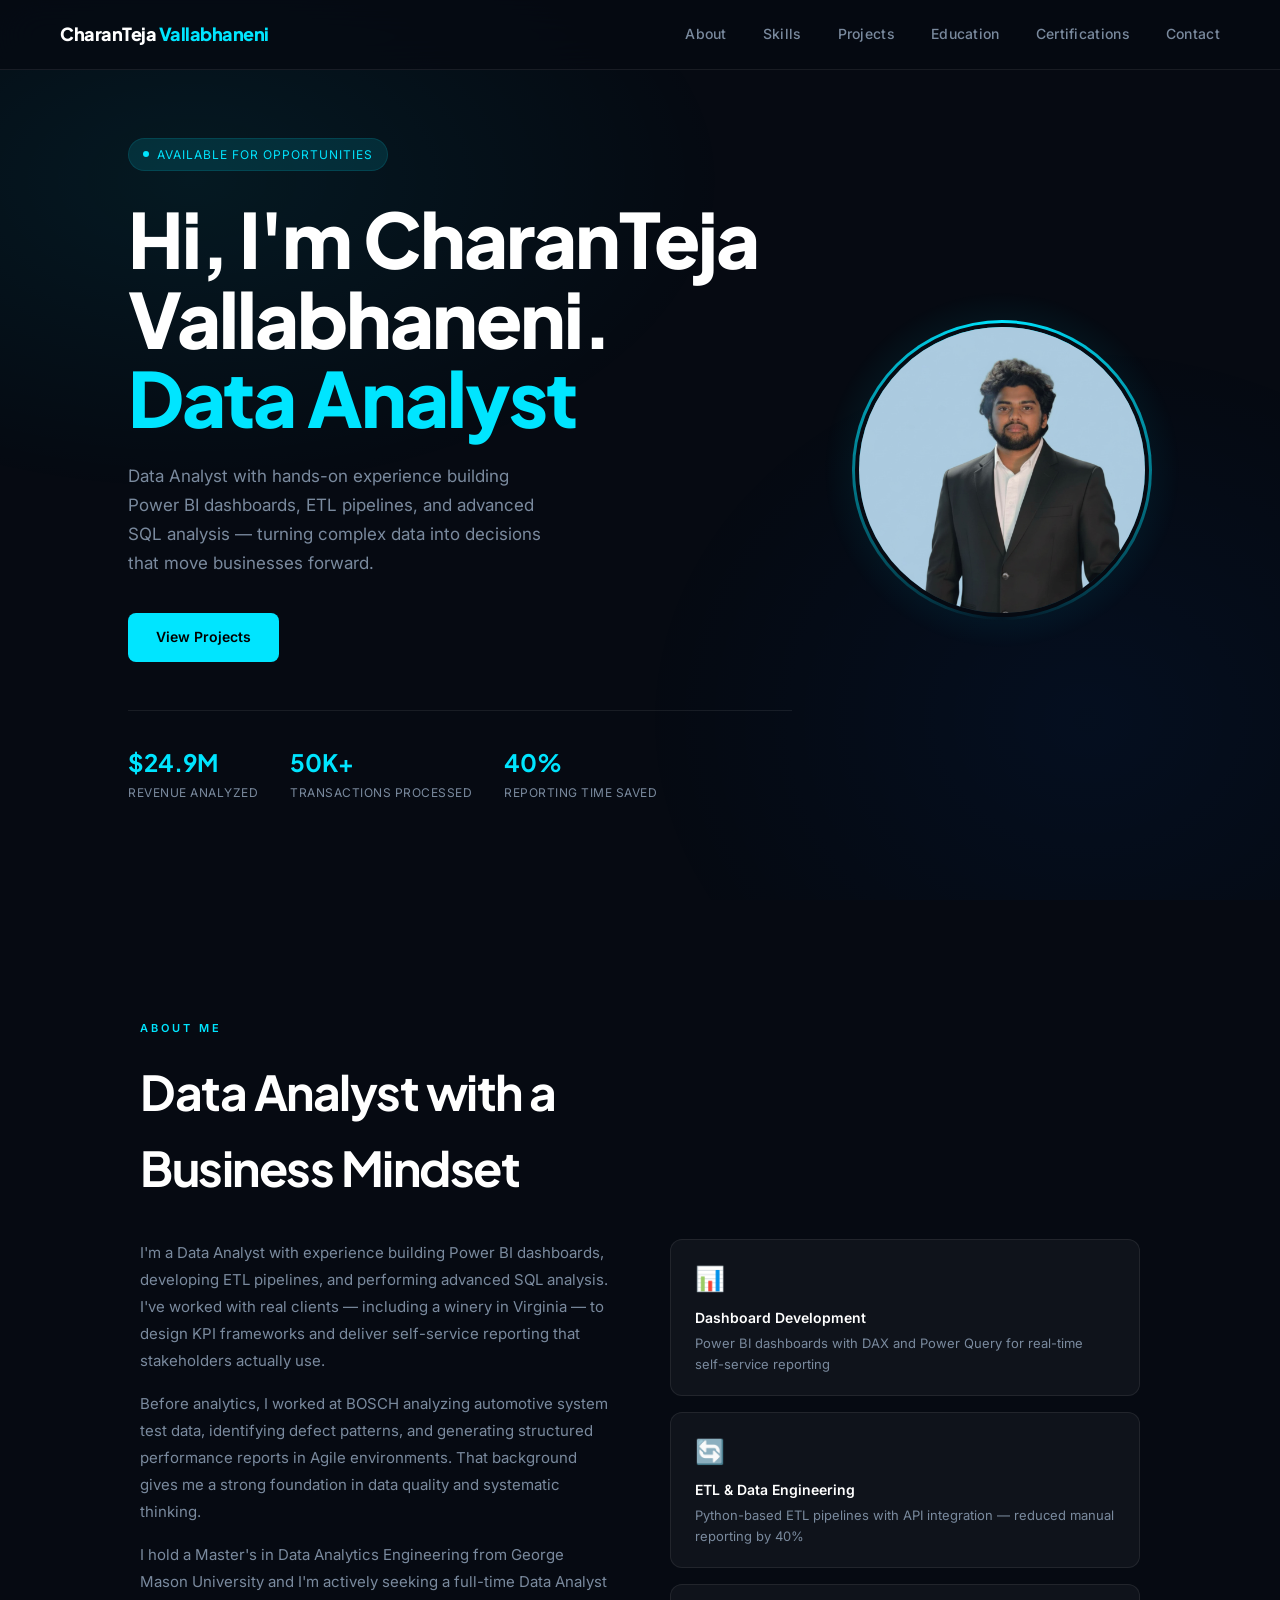
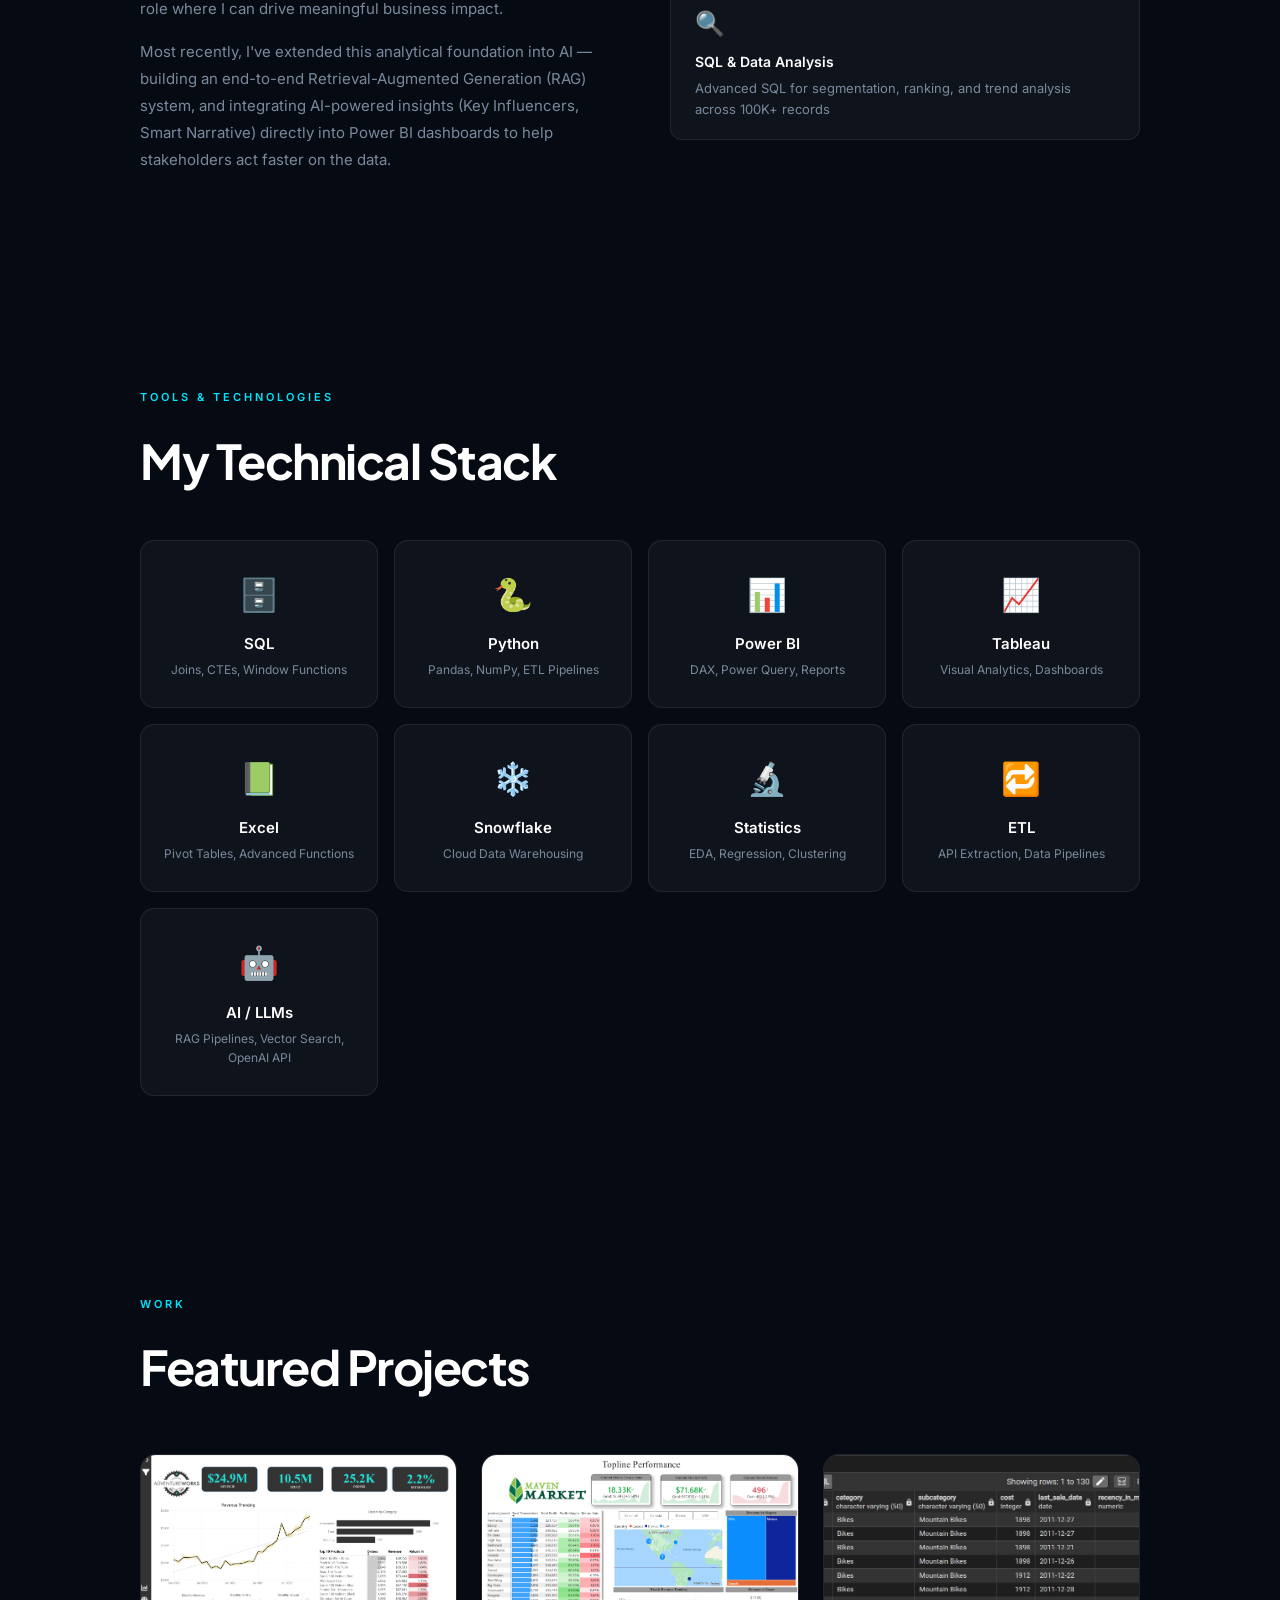
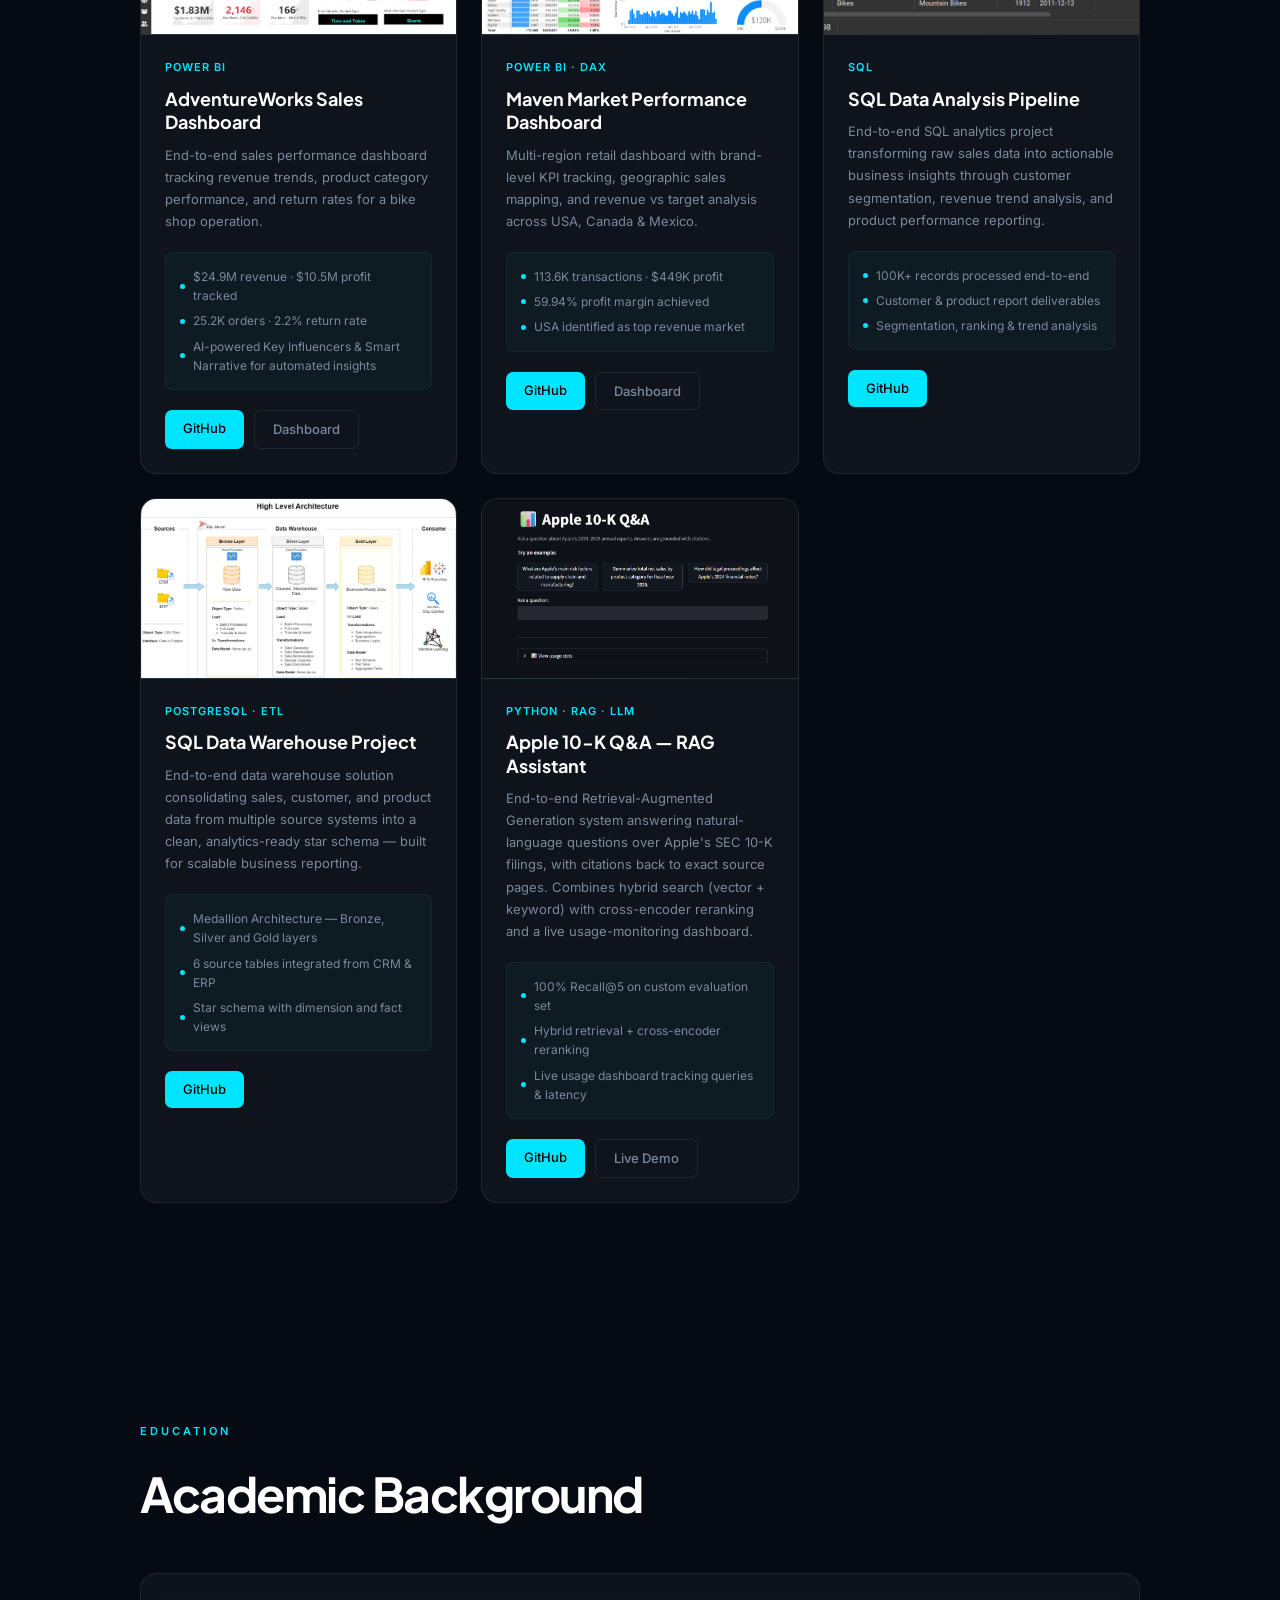
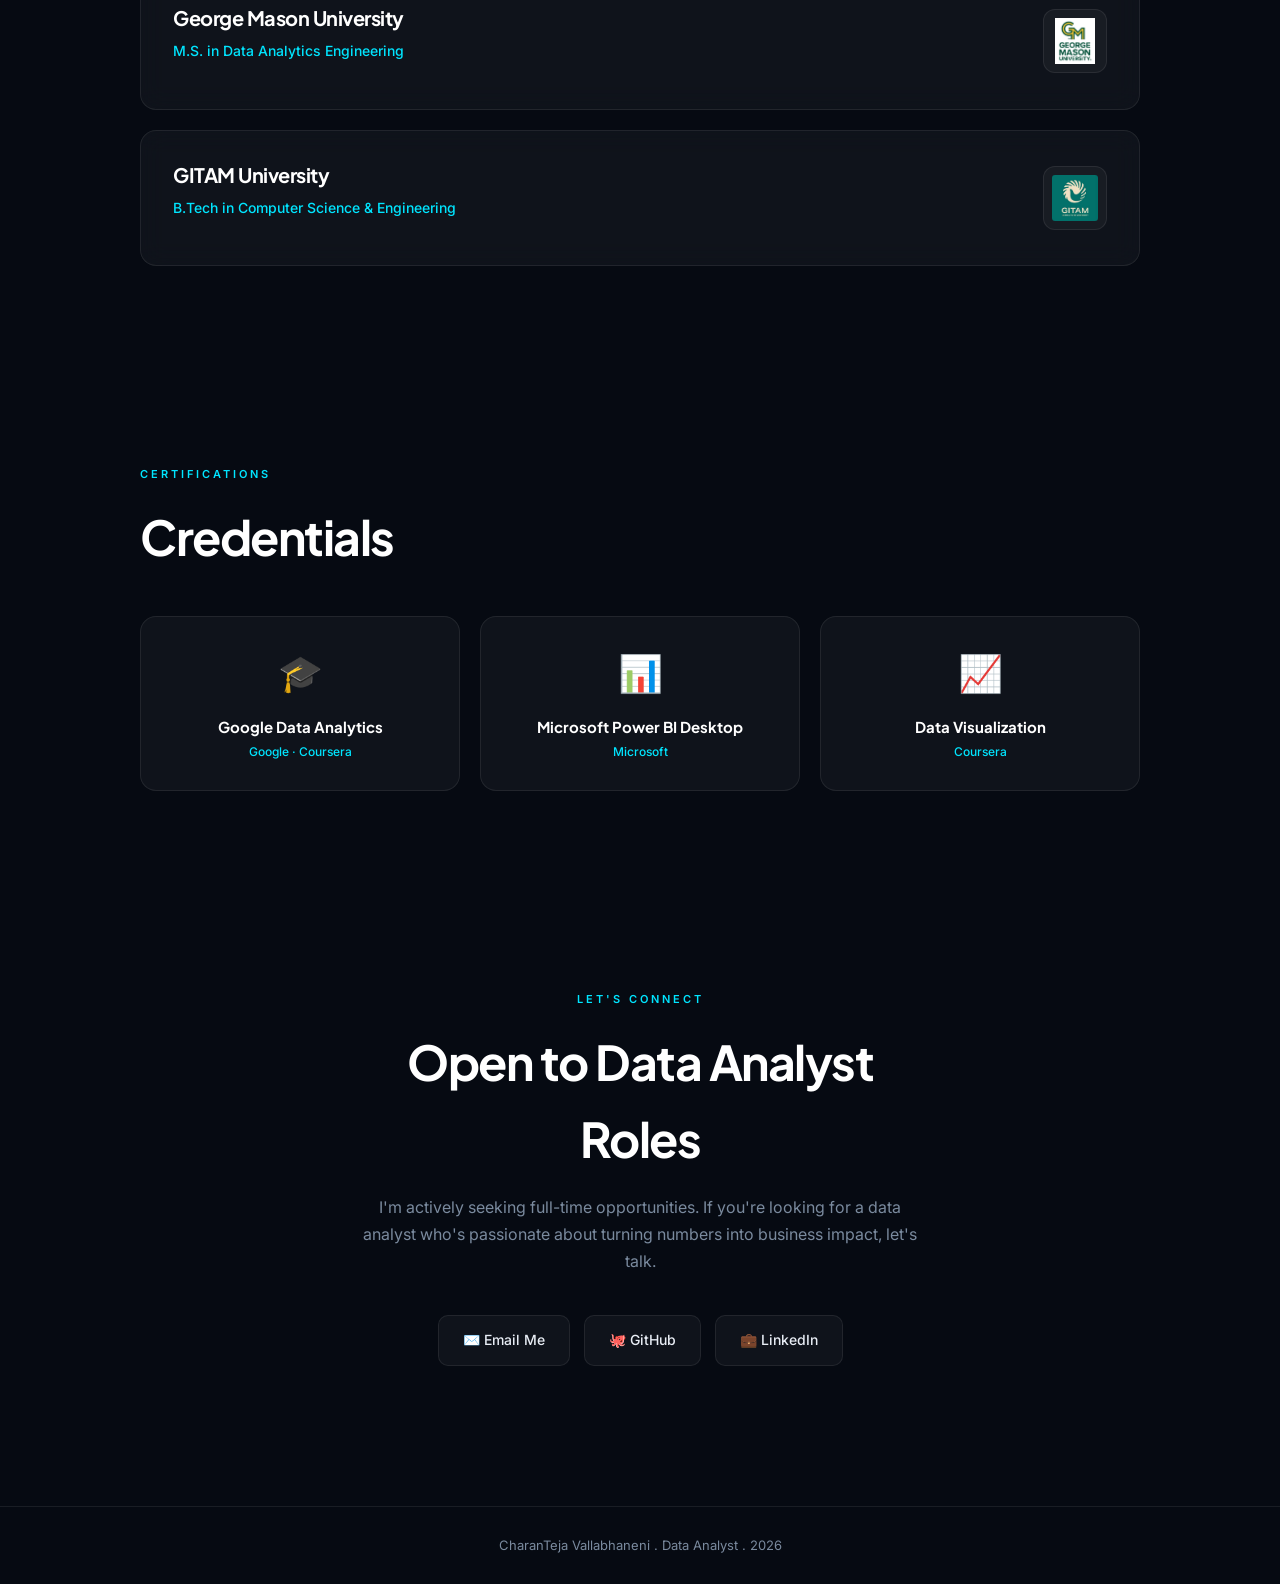
==== commit f6ccd176: "Add RAG assistant project and AI/LLM skills section" ====
--- a/index.html
+++ b/index.html
@@ -1,291 +1,339 @@
-<!DOCTYPE html>
-<html lang="en">
-<head>
-  <meta charset="UTF-8">
-  <meta name="viewport" content="width=device-width, initial-scale=1.0">
-  <title>CharanTeja Vallabhaneni · Data Analyst</title>
-  <link rel="preconnect" href="https://fonts.googleapis.com">
-  <link href="https://fonts.googleapis.com/css2?family=Plus+Jakarta+Sans:wght@400;600;700;800&family=Inter:wght@300;400;500&display=swap" rel="stylesheet">
-  <link rel="stylesheet" href="style.css">
-</head>
-<body>
-
-<!-- NAV -->
-<nav id="navbar">
-  <div class="nav-brand">CharanTeja<span> Vallabhaneni</span></div>
-  <div class="nav-links" id="nav-links">
-    <a href="#about">About</a>
-    <a href="#skills">Skills</a>
-    <a href="#projects">Projects</a>
-    <a href="#education">Education</a>
-    <a href="#certifications">Certifications</a>
-    <a href="#contact">Contact</a>
-  </div>
-</nav>
-<div class="nav-overlay" id="nav-overlay"></div>
-
-<!-- HERO -->
-<section id="hero">
-  <div class="hero-inner">
-    <div class="hero-left">
-      <div class="hero-badge">Available for opportunities</div>
-      <h1 class="hero-title">
-        Hi, I'm CharanTeja Vallabhaneni.<br>
-        <span class="typing-wrap">Data Analyst</span>
-      </h1>
-      <p class="hero-sub">
-        Data Analyst with hands-on experience building Power BI dashboards, ETL pipelines, and advanced SQL analysis — turning complex data into decisions that move businesses forward.
-      </p>
-      <div class="hero-actions">
-        <a href="#projects" class="btn-primary">View Projects</a>
-        <a href="CharanTeja Vallabhaneni Resume.pdf" class="btn-outline" download>Download Resume</a>
-      </div>
-      <div class="hero-stats">
-        <div class="stat-item">
-          <div class="stat-num">$24.9M</div>
-          <div class="stat-label">Revenue Analyzed</div>
-        </div>
-        <div class="stat-item">
-          <div class="stat-num">50K+</div>
-          <div class="stat-label">Transactions Processed</div>
-        </div>
-        <div class="stat-item">
-          <div class="stat-num">40%</div>
-          <div class="stat-label">Reporting Time Saved</div>
-        </div>
-      </div>
-    </div>
-    <div class="hero-right">
-      <div class="profile-ring">
-        <img src="profile.jpeg" alt="CharanTeja" class="profile-img"
-          onerror="this.style.display='none'; this.parentElement.innerHTML='<div style=\'width:100%;height:100%;border-radius:50%;background:linear-gradient(135deg,rgba(0,229,255,0.2),rgba(0,100,255,0.2));display:flex;align-items:center;justify-content:center;font-size:80px\'>CT</div>'">
-      </div>
-      <div class="profile-glow"></div>
-    </div>
-  </div>
-</section>
-
-<!-- ABOUT -->
-<section id="about">
-  <div class="section-label reveal">About Me</div>
-  <h2 class="section-title reveal">Data Analyst with a<br>Business Mindset</h2>
-  <div class="about-grid">
-    <div class="about-text reveal">
-      <p>I'm a Data Analyst with experience building Power BI dashboards, developing ETL pipelines, and performing advanced SQL analysis. I've worked with real clients — including a winery in Virginia — to design KPI frameworks and deliver self-service reporting that stakeholders actually use.</p>
-      <p>Before analytics, I worked at BOSCH analyzing automotive system test data, identifying defect patterns, and generating structured performance reports in Agile environments. That background gives me a strong foundation in data quality and systematic thinking.</p>
-      <p>I hold a Master's in Data Analytics Engineering from George Mason University and I'm actively seeking a full-time Data Analyst role where I can drive meaningful business impact.</p>
-    </div>
-    <div class="about-cards reveal-children">
-      <div class="about-card">
-        <div class="about-card-icon">📊</div>
-        <div class="about-card-title">Dashboard Development</div>
-        <div class="about-card-text">Power BI dashboards with DAX and Power Query for real-time self-service reporting</div>
-      </div>
-      <div class="about-card">
-        <div class="about-card-icon">🔄</div>
-        <div class="about-card-title">ETL & Data Engineering</div>
-        <div class="about-card-text">Python-based ETL pipelines with API integration — reduced manual reporting by 40%</div>
-      </div>
-      <div class="about-card">
-        <div class="about-card-icon">🔍</div>
-        <div class="about-card-title">SQL & Data Analysis</div>
-        <div class="about-card-text">Advanced SQL for segmentation, ranking, and trend analysis across 100K+ records</div>
-      </div>
-    </div>
-  </div>
-</section>
-
-<!-- SKILLS -->
-<section id="skills">
-  <div class="section-label reveal">Tools & Technologies</div>
-  <h2 class="section-title reveal">My Technical Stack</h2>
-  <div class="skills-grid reveal-children">
-    <div class="skill-card">
-      <div class="skill-icon">🗄️</div>
-      <div class="skill-name">SQL</div>
-      <div class="skill-desc">Joins, CTEs, Window Functions</div>
-    </div>
-    <div class="skill-card">
-      <div class="skill-icon">🐍</div>
-      <div class="skill-name">Python</div>
-      <div class="skill-desc">Pandas, NumPy, ETL Pipelines</div>
-    </div>
-    <div class="skill-card">
-      <div class="skill-icon">📊</div>
-      <div class="skill-name">Power BI</div>
-      <div class="skill-desc">DAX, Power Query, Reports</div>
-    </div>
-    <div class="skill-card">
-      <div class="skill-icon">📈</div>
-      <div class="skill-name">Tableau</div>
-      <div class="skill-desc">Visual Analytics, Dashboards</div>
-    </div>
-    <div class="skill-card">
-      <div class="skill-icon">📗</div>
-      <div class="skill-name">Excel</div>
-      <div class="skill-desc">Pivot Tables, Advanced Functions</div>
-    </div>
-    <div class="skill-card">
-      <div class="skill-icon">❄️</div>
-      <div class="skill-name">Snowflake</div>
-      <div class="skill-desc">Cloud Data Warehousing</div>
-    </div>
-    <div class="skill-card">
-      <div class="skill-icon">🔬</div>
-      <div class="skill-name">Statistics</div>
-      <div class="skill-desc">EDA, Regression, Clustering</div>
-    </div>
-    <div class="skill-card">
-      <div class="skill-icon">🔁</div>
-      <div class="skill-name">ETL</div>
-      <div class="skill-desc">API Extraction, Data Pipelines</div>
-    </div>
-  </div>
-</section>
-
-<!-- PROJECTS -->
-<section id="projects">
-  <div class="section-label reveal">Work</div>
-  <h2 class="section-title reveal">Featured Projects</h2>
-  <div class="projects-grid reveal-children">
-
-    <div class="project-card">
-      <div class="card-thumb">
-        <img src="SalesDashboard.png" onerror="this.style.display='none'">
-        <span class="thumb-emoji"></span>
-      </div>
-      <div class="card-body">
-        <div class="card-tag">Power BI</div>
-        <div class="card-title">AdventureWorks Sales Dashboard</div>
-        <div class="card-desc">End-to-end sales performance dashboard tracking revenue trends, product category performance, and return rates for a bike shop operation.</div>
-        <div class="card-metrics">
-          <div class="metric"><span class="metric-dot"></span>$24.9M revenue · $10.5M profit tracked</div>
-          <div class="metric"><span class="metric-dot"></span>25.2K orders · 2.2% return rate</div>
-          <div class="metric"><span class="metric-dot"></span>Accessories identified as top category</div>
-        </div>
-        <div class="card-links">
-          <a href="https://github.com/VCharanTeja/AdventureWorks-PowerBI-Dashboard" class="card-link solid">GitHub</a>
-          <a href="https://app.powerbi.com/view?r=eyJrIjoiODNmMzQwMWItZWE2OC00OWFmLTliNzMtN2M1ZWI5NTViMjIyIiwidCI6ImI2NzI0NjkwLTQ5YzYtNGYwMy05NjAxLWJkMTkxYWU0NGYyMyJ9" class="card-link ghost">Dashboard</a>
-        </div>
-      </div>
-    </div>
-
-    <div class="project-card">
-      <div class="card-thumb">
-        <img src="PerformanceDashboard.png" onerror="this.style.display='none'">
-        <span class="thumb-emoji"></span>
-      </div>
-      <div class="card-body">
-        <div class="card-tag">Power BI · DAX</div>
-        <div class="card-title">Maven Market Performance Dashboard</div>
-        <div class="card-desc">Multi-region retail dashboard with brand-level KPI tracking, geographic sales mapping, and revenue vs target analysis across USA, Canada & Mexico.</div>
-        <div class="card-metrics">
-          <div class="metric"><span class="metric-dot"></span>113.6K transactions · $449K profit</div>
-          <div class="metric"><span class="metric-dot"></span>59.94% profit margin achieved</div>
-          <div class="metric"><span class="metric-dot"></span>USA identified as top revenue market</div>
-        </div>
-        <div class="card-links">
-          <a href="https://github.com/VCharanTeja/Maven-Market-Power-BI-Dashboard" class="card-link solid">GitHub</a>
-          <a href="https://app.powerbi.com/view?r=eyJrIjoiYTYzM2QxODItMjlkNC00ZDE0LWIwZDgtYWIyZjRiNmUxZjkzIiwidCI6ImI2NzI0NjkwLTQ5YzYtNGYwMy05NjAxLWJkMTkxYWU0NGYyMyJ9" class="card-link ghost">Dashboard</a>
-        </div>
-      </div>
-    </div>
-
-    <div class="project-card">
-      <div class="card-thumb">
-        <img src="sqlimage.png" onerror="this.style.display='none'">
-        <span class="thumb-emoji"></span>
-      </div>
-      <div class="card-body">
-        <div class="card-tag">SQL</div>
-        <div class="card-title">SQL Data Analysis Pipeline</div>
-        <div class="card-desc">Structured 13-file SQL pipeline from database setup to final customer and product reports — covering segmentation, ranking, and performance analysis.</div>
-        <div class="card-metrics">
-          <div class="metric"><span class="metric-dot"></span>100K+ records processed end-to-end</div>
-          <div class="metric"><span class="metric-dot"></span>Customer & product report deliverables</div>
-          <div class="metric"><span class="metric-dot"></span>Segmentation, ranking & trend analysis</div>
-        </div>
-        <div class="card-links">
-          <a href="https://github.com/VCharanTeja/sql-data-analytics-project" class="card-link solid">GitHub</a>
-        </div>
-      </div>
-    </div>
-
-  </div>
-</section>
-
-<!-- EDUCATION -->
-<section id="education">
-  <div class="section-label reveal">Education</div>
-  <h2 class="section-title reveal">Academic Background</h2>
-  <div class="education-list reveal">
-
-    <div class="edu-card">
-      <div class="edu-left">
-        <div class="edu-school">George Mason University</div>
-        <div class="edu-degree">M.S. in Data Analytics Engineering</div>
-        
-      </div>
-      <img src="clg-logo.jpeg" alt="GMU Logo" class="edu-logo" onerror="this.style.display='none'">
-    </div>
-
-    <div class="edu-card">
-      <div class="edu-left">
-        <div class="edu-school">GITAM University</div>
-        <div class="edu-degree">B.Tech in Computer Science & Engineering</div>
-    
-      </div>
-      <img src="gitam-logo.jpg" alt="GITAM Logo" class="edu-logo" onerror="this.style.display='none'">
-    </div>
-
-  </div>
-</section>
-
-<!-- CERTIFICATIONS -->
-<section id="certifications">
-  <div class="section-label reveal">Certifications</div>
-  <h2 class="section-title reveal">Credentials</h2>
-  <div class="cert-grid reveal-children">
-
-    <div class="cert-card">
-      <div class="cert-icon">🎓</div>
-      <div class="cert-name">Google Data Analytics</div>
-      <div class="cert-issuer">Google · Coursera</div>
-    </div>
-
-    <div class="cert-card">
-      <div class="cert-icon">📊</div>
-      <div class="cert-name">Microsoft Power BI Desktop</div>
-      <div class="cert-issuer">Microsoft</div>
-    </div>
-
-    <div class="cert-card">
-      <div class="cert-icon">📈</div>
-      <div class="cert-name">Data Visualization</div>
-      <div class="cert-issuer">Coursera</div>
-    </div>
-
-  </div>
-</section>
-
-<!-- CONTACT -->
-<section id="contact">
-  <div class="contact-inner reveal">
-    <span class="section-label">Let's Connect</span>
-    <h2 class="section-title">Open to Data Analyst Roles</h2>
-    <p class="contact-sub">I'm actively seeking full-time opportunities. If you're looking for a data analyst who's passionate about turning numbers into business impact, let's talk.</p>
-    <div class="contact-links">
-      <a href="mailto:vallabhaneni.charanteja@gmail.com" class="contact-link">✉️ Email Me</a>
-      <a href="https://github.com/VCharanTeja" class="contact-link" target="_blank">🐙 GitHub</a>
-      <a href="https://www.linkedin.com/in/charan-teja-vallabhaneni/" class="contact-link" target="_blank">💼 LinkedIn</a>
-    </div>
-  </div>
-</section>
-
-<footer>
-  CharanTeja Vallabhaneni . Data Analyst . 2026
-
-<script src="script.js"></script>
-
-</body>
+<!DOCTYPE html>
+<html lang="en">
+<head>
+  <meta charset="UTF-8">
+  <meta name="viewport" content="width=device-width, initial-scale=1.0">
+  <title>CharanTeja Vallabhaneni · Data Analyst</title>
+  <link rel="preconnect" href="https://fonts.googleapis.com">
+  <link href="https://fonts.googleapis.com/css2?family=Plus+Jakarta+Sans:wght@400;600;700;800&family=Inter:wght@300;400;500&display=swap" rel="stylesheet">
+  <link rel="stylesheet" href="style.css">
+</head>
+<body>
+
+<!-- NAV -->
+<nav id="navbar">
+  <div class="nav-brand">CharanTeja<span> Vallabhaneni</span></div>
+  <div class="nav-links" id="nav-links">
+    <a href="#about">About</a>
+    <a href="#skills">Skills</a>
+    <a href="#projects">Projects</a>
+    <a href="#education">Education</a>
+    <a href="#certifications">Certifications</a>
+    <a href="#contact">Contact</a>
+  </div>
+</nav>
+<div class="nav-overlay" id="nav-overlay"></div>
+
+<!-- HERO -->
+<section id="hero">
+  <div class="hero-inner">
+    <div class="hero-left">
+      <div class="hero-badge">Available for opportunities</div>
+      <h1 class="hero-title">
+        Hi, I'm CharanTeja Vallabhaneni.<br>
+        <span class="typing-wrap">Data Analyst</span>
+      </h1>
+      <p class="hero-sub">
+        Data Analyst with hands-on experience building Power BI dashboards, ETL pipelines, and advanced SQL analysis — turning complex data into decisions that move businesses forward.
+      </p>
+      <div class="hero-actions">
+        <a href="#projects" class="btn-primary">View Projects</a>
+      
+      </div>
+      <div class="hero-stats">
+        <div class="stat-item">
+          <div class="stat-num">$24.9M</div>
+          <div class="stat-label">Revenue Analyzed</div>
+        </div>
+        <div class="stat-item">
+          <div class="stat-num">50K+</div>
+          <div class="stat-label">Transactions Processed</div>
+        </div>
+        <div class="stat-item">
+          <div class="stat-num">40%</div>
+          <div class="stat-label">Reporting Time Saved</div>
+        </div>
+      </div>
+    </div>
+    <div class="hero-right">
+      <div class="profile-ring">
+        <img src="profile.jpeg" alt="CharanTeja" class="profile-img"
+          onerror="this.style.display='none'; this.parentElement.innerHTML='<div style=\'width:100%;height:100%;border-radius:50%;background:linear-gradient(135deg,rgba(0,229,255,0.2),rgba(0,100,255,0.2));display:flex;align-items:center;justify-content:center;font-size:80px\'>CT</div>'">
+      </div>
+      <div class="profile-glow"></div>
+    </div>
+  </div>
+</section>
+
+<!-- ABOUT -->
+<section id="about">
+  <div class="section-label reveal">About Me</div>
+  <h2 class="section-title reveal">Data Analyst with a<br>Business Mindset</h2>
+  <div class="about-grid">
+    <div class="about-text reveal">
+      <p>I'm a Data Analyst with experience building Power BI dashboards, developing ETL pipelines, and performing advanced SQL analysis. I've worked with real clients — including a winery in Virginia — to design KPI frameworks and deliver self-service reporting that stakeholders actually use.</p>
+      <p>Before analytics, I worked at BOSCH analyzing automotive system test data, identifying defect patterns, and generating structured performance reports in Agile environments. That background gives me a strong foundation in data quality and systematic thinking.</p>
+      <p>I hold a Master's in Data Analytics Engineering from George Mason University and I'm actively seeking a full-time Data Analyst role where I can drive meaningful business impact.</p>
+      <p>Most recently, I've extended this analytical foundation into AI — building an end-to-end Retrieval-Augmented Generation (RAG) system, and integrating AI-powered insights (Key Influencers, Smart Narrative) directly into Power BI dashboards to help stakeholders act faster on the data.</p>
+    </div>
+    <div class="about-cards reveal-children">
+      <div class="about-card">
+        <div class="about-card-icon">📊</div>
+        <div class="about-card-title">Dashboard Development</div>
+        <div class="about-card-text">Power BI dashboards with DAX and Power Query for real-time self-service reporting</div>
+      </div>
+      <div class="about-card">
+        <div class="about-card-icon">🔄</div>
+        <div class="about-card-title">ETL & Data Engineering</div>
+        <div class="about-card-text">Python-based ETL pipelines with API integration — reduced manual reporting by 40%</div>
+      </div>
+      <div class="about-card">
+        <div class="about-card-icon">🔍</div>
+        <div class="about-card-title">SQL & Data Analysis</div>
+        <div class="about-card-text">Advanced SQL for segmentation, ranking, and trend analysis across 100K+ records</div>
+      </div>
+    </div>
+  </div>
+</section>
+
+<!-- SKILLS -->
+<section id="skills">
+  <div class="section-label reveal">Tools & Technologies</div>
+  <h2 class="section-title reveal">My Technical Stack</h2>
+  <div class="skills-grid reveal-children">
+    <div class="skill-card">
+      <div class="skill-icon">🗄️</div>
+      <div class="skill-name">SQL</div>
+      <div class="skill-desc">Joins, CTEs, Window Functions</div>
+    </div>
+    <div class="skill-card">
+      <div class="skill-icon">🐍</div>
+      <div class="skill-name">Python</div>
+      <div class="skill-desc">Pandas, NumPy, ETL Pipelines</div>
+    </div>
+    <div class="skill-card">
+      <div class="skill-icon">📊</div>
+      <div class="skill-name">Power BI</div>
+      <div class="skill-desc">DAX, Power Query, Reports</div>
+    </div>
+    <div class="skill-card">
+      <div class="skill-icon">📈</div>
+      <div class="skill-name">Tableau</div>
+      <div class="skill-desc">Visual Analytics, Dashboards</div>
+    </div>
+    <div class="skill-card">
+      <div class="skill-icon">📗</div>
+      <div class="skill-name">Excel</div>
+      <div class="skill-desc">Pivot Tables, Advanced Functions</div>
+    </div>
+    <div class="skill-card">
+      <div class="skill-icon">❄️</div>
+      <div class="skill-name">Snowflake</div>
+      <div class="skill-desc">Cloud Data Warehousing</div>
+    </div>
+    <div class="skill-card">
+      <div class="skill-icon">🔬</div>
+      <div class="skill-name">Statistics</div>
+      <div class="skill-desc">EDA, Regression, Clustering</div>
+    </div>
+    <div class="skill-card">
+      <div class="skill-icon">🔁</div>
+      <div class="skill-name">ETL</div>
+      <div class="skill-desc">API Extraction, Data Pipelines</div>
+    </div>
+
+    <div class="skill-card">
+      <div class="skill-icon">🤖</div>
+      <div class="skill-name">AI / LLMs</div>
+      <div class="skill-desc">RAG Pipelines, Vector Search, OpenAI API</div>
+    </div>
+  </div>
+</section>
+
+<!-- PROJECTS -->
+<section id="projects">
+  <div class="section-label reveal">Work</div>
+  <h2 class="section-title reveal">Featured Projects</h2>
+  <div class="projects-grid reveal-children">
+
+    <div class="project-card">
+      <div class="card-thumb">
+        <img src="SalesDashboard.png" onerror="this.style.display='none'">
+        <span class="thumb-emoji"></span>
+      </div>
+      <div class="card-body">
+        <div class="card-tag">Power BI</div>
+        <div class="card-title">AdventureWorks Sales Dashboard</div>
+        <div class="card-desc">End-to-end sales performance dashboard tracking revenue trends, product category performance, and return rates for a bike shop operation.</div>
+        <div class="card-metrics">
+          <div class="metric"><span class="metric-dot"></span>$24.9M revenue · $10.5M profit tracked</div>
+          <div class="metric"><span class="metric-dot"></span>25.2K orders · 2.2% return rate</div>
+          <div class="metric"><span class="metric-dot"></span>AI-powered Key Influencers & Smart Narrative for automated insights</div>
+        </div>
+        <div class="card-links">
+          <a href="https://github.com/VCharanTeja/AdventureWorks-PowerBI-Dashboard" class="card-link solid">GitHub</a>
+          <a href="https://app.powerbi.com/view?r=eyJrIjoiODNmMzQwMWItZWE2OC00OWFmLTliNzMtN2M1ZWI5NTViMjIyIiwidCI6ImI2NzI0NjkwLTQ5YzYtNGYwMy05NjAxLWJkMTkxYWU0NGYyMyJ9" class="card-link ghost">Dashboard</a>
+        </div>
+      </div>
+    </div>
+
+    <div class="project-card">
+      <div class="card-thumb">
+        <img src="PerformanceDashboard.png" onerror="this.style.display='none'">
+        <span class="thumb-emoji"></span>
+      </div>
+      <div class="card-body">
+        <div class="card-tag">Power BI · DAX</div>
+        <div class="card-title">Maven Market Performance Dashboard</div>
+        <div class="card-desc">Multi-region retail dashboard with brand-level KPI tracking, geographic sales mapping, and revenue vs target analysis across USA, Canada & Mexico.</div>
+        <div class="card-metrics">
+          <div class="metric"><span class="metric-dot"></span>113.6K transactions · $449K profit</div>
+          <div class="metric"><span class="metric-dot"></span>59.94% profit margin achieved</div>
+          <div class="metric"><span class="metric-dot"></span>USA identified as top revenue market</div>
+        </div>
+        <div class="card-links">
+          <a href="https://github.com/VCharanTeja/Maven-Market-Power-BI-Dashboard" class="card-link solid">GitHub</a>
+          <a href="https://app.powerbi.com/view?r=eyJrIjoiYTYzM2QxODItMjlkNC00ZDE0LWIwZDgtYWIyZjRiNmUxZjkzIiwidCI6ImI2NzI0NjkwLTQ5YzYtNGYwMy05NjAxLWJkMTkxYWU0NGYyMyJ9" class="card-link ghost">Dashboard</a>
+        </div>
+      </div>
+    </div>
+
+    <div class="project-card">
+      <div class="card-thumb">
+        <img src="sqlimage.png" onerror="this.style.display='none'">
+        <span class="thumb-emoji"></span>
+      </div>
+      <div class="card-body">
+        <div class="card-tag">SQL</div>
+        <div class="card-title">SQL Data Analysis Pipeline</div>
+        <div class="card-desc">End-to-end SQL analytics project transforming raw sales data into actionable business insights through customer segmentation, revenue trend analysis, and product performance reporting.</div>
+        <div class="card-metrics">
+          <div class="metric"><span class="metric-dot"></span>100K+ records processed end-to-end</div>
+          <div class="metric"><span class="metric-dot"></span>Customer & product report deliverables</div>
+          <div class="metric"><span class="metric-dot"></span>Segmentation, ranking & trend analysis</div>
+        </div>
+        <div class="card-links">
+          <a href="https://github.com/VCharanTeja/sql-data-analytics-project" class="card-link solid">GitHub</a>
+        </div>
+      </div>
+    </div>
+
+    <div class="project-card">
+  <div class="card-thumb">
+    <img src="data_architecture.png" onerror="this.style.display='none'">
+    <span class="thumb-emoji"></span>
+  </div>
+  <div class="card-body">
+    <div class="card-tag">PostgreSQL · ETL</div>
+    <div class="card-title">SQL Data Warehouse Project</div>
+    <div class="card-desc">End-to-end data warehouse solution consolidating sales, customer, and product data from multiple source systems into a clean, analytics-ready star schema — built for scalable business reporting.</div>
+    <div class="card-metrics">
+      <div class="metric"><span class="metric-dot"></span>Medallion Architecture — Bronze, Silver and Gold layers</div>
+      <div class="metric"><span class="metric-dot"></span>6 source tables integrated from CRM & ERP</div>
+      <div class="metric"><span class="metric-dot"></span>Star schema with dimension and fact views</div>
+    </div>
+    <div class="card-links">
+      <a href="https://github.com/VCharanTeja/sql-data-warehouse-project" class="card-link solid">GitHub</a>
+    </div>
+  </div>
+</div>
+
+<div class="project-card">
+      <div class="card-thumb">
+        <img src="apple_rag_pipeline.png" onerror="this.style.display='none'">
+        <span class="thumb-emoji"></span>
+      </div>
+      <div class="card-body">
+        <div class="card-tag">Python · RAG · LLM</div>
+        <div class="card-title">Apple 10-K Q&A — RAG Assistant</div>
+        <div class="card-desc">End-to-end Retrieval-Augmented Generation system answering natural-language questions over Apple's SEC 10-K filings, with citations back to exact source pages. Combines hybrid search (vector + keyword) with cross-encoder reranking and a live usage-monitoring dashboard.</div>
+        <div class="card-metrics">
+          <div class="metric"><span class="metric-dot"></span>100% Recall@5 on custom evaluation set</div>
+          <div class="metric"><span class="metric-dot"></span>Hybrid retrieval + cross-encoder reranking</div>
+          <div class="metric"><span class="metric-dot"></span>Live usage dashboard tracking queries & latency</div>
+        </div>
+        <div class="card-links">
+          <a href="https://github.com/VCharanTeja/apple-10k-rag-assistant" class="card-link solid">GitHub</a>
+          <a href="https://apple-10k-rag-assistant-pnwb4dsgpzgttawjxec7yo.streamlit.app/" class="card-link ghost" target="_blank">Live Demo</a>
+        </div>
+      </div>
+    </div>
+
+  </div>
+</section>
+
+<!-- EDUCATION -->
+<section id="education">
+  <div class="section-label reveal">Education</div>
+  <h2 class="section-title reveal">Academic Background</h2>
+  <div class="education-list reveal">
+
+    <div class="edu-card">
+      <div class="edu-left">
+        <div class="edu-school">George Mason University</div>
+        <div class="edu-degree">M.S. in Data Analytics Engineering</div>
+        
+      </div>
+      <img src="clg-logo.jpeg" alt="GMU Logo" class="edu-logo" onerror="this.style.display='none'">
+    </div>
+
+    <div class="edu-card">
+      <div class="edu-left">
+        <div class="edu-school">GITAM University</div>
+        <div class="edu-degree">B.Tech in Computer Science & Engineering</div>
+    
+      </div>
+      <img src="gitam-logo.jpg" alt="GITAM Logo" class="edu-logo" onerror="this.style.display='none'">
+    </div>
+
+  </div>
+</section>
+
+<!-- CERTIFICATIONS -->
+<section id="certifications">
+  <div class="section-label reveal">Certifications</div>
+  <h2 class="section-title reveal">Credentials</h2>
+  <div class="cert-grid reveal-children">
+
+    <div class="cert-card">
+      <div class="cert-icon">🎓</div>
+      <div class="cert-name">Google Data Analytics</div>
+      <div class="cert-issuer">Google · Coursera</div>
+    </div>
+
+    <div class="cert-card">
+      <div class="cert-icon">📊</div>
+      <div class="cert-name">Microsoft Power BI Desktop</div>
+      <div class="cert-issuer">Microsoft</div>
+    </div>
+
+    <div class="cert-card">
+      <div class="cert-icon">📈</div>
+      <div class="cert-name">Data Visualization</div>
+      <div class="cert-issuer">Coursera</div>
+    </div>
+
+  </div>
+</section>
+
+<!-- CONTACT -->
+<section id="contact">
+  <div class="contact-inner reveal">
+    <span class="section-label">Let's Connect</span>
+    <h2 class="section-title">Open to Data Analyst Roles</h2>
+    <p class="contact-sub">I'm actively seeking full-time opportunities. If you're looking for a data analyst who's passionate about turning numbers into business impact, let's talk.</p>
+    <div class="contact-links">
+      <a href="mailto:vallabhaneni.charanteja@gmail.com" class="contact-link">✉️ Email Me</a>
+      <a href="https://github.com/VCharanTeja" class="contact-link" target="_blank">🐙 GitHub</a>
+      <a href="https://www.linkedin.com/in/charan-teja-vallabhaneni/" class="contact-link" target="_blank">💼 LinkedIn</a>
+    </div>
+  </div>
+</section>
+
+<footer>
+  CharanTeja Vallabhaneni . Data Analyst . 2026
+
+<script src="script.js"></script>
+
+</body>
 </html>
--- a/style.css
+++ b/style.css
@@ -1,892 +1,893 @@
-:root {
-  --bg: #060a12;
-  --surface: rgba(255,255,255,0.04);
-  --border: rgba(255,255,255,0.08);
-  --cyan: #00e5ff;
-  --cyan-dim: rgba(0,229,255,0.12);
-  --cyan-glow: rgba(0,229,255,0.25);
-  --text: #e8edf5;
-  --muted: #7a8a9e;
-  --white: #ffffff;
-}
-
-*, *::before, *::after { margin: 0; padding: 0; box-sizing: border-box; }
-
-html { scroll-behavior: smooth; }
-
-body {
-  font-family: 'Inter', sans-serif;
-  background: var(--bg);
-  color: var(--text);
-  line-height: 1.6;
-  overflow-x: hidden;
-}
-
-/* Ambient background */
-body::before {
-  content: '';
-  position: fixed;
-  inset: 0;
-  background:
-    radial-gradient(ellipse 60% 50% at 15% 20%, rgba(0,229,255,0.07) 0%, transparent 70%),
-    radial-gradient(ellipse 50% 60% at 85% 80%, rgba(0,100,255,0.06) 0%, transparent 70%);
-  pointer-events: none;
-  z-index: 0;
-}
-
-/* ── NAV ── */
-nav {
-  position: fixed;
-  top: 0; left: 0; right: 0;
-  z-index: 100;
-  display: flex;
-  justify-content: space-between;
-  align-items: center;
-  padding: 20px 60px;
-  background: rgba(6,10,18,0.75);
-  backdrop-filter: blur(20px);
-  border-bottom: 1px solid var(--border);
-  transition: padding 0.3s;
-}
-
-nav.scrolled { padding: 14px 60px; }
-
-.nav-brand {
-  font-family: 'Plus Jakarta Sans', sans-serif;
-  font-weight: 800;
-  font-size: 18px;
-  color: var(--white);
-  letter-spacing: -0.5px;
-}
-
-.nav-brand span { color: var(--cyan); }
-
-.nav-links { display: flex; gap: 36px; }
-
-.nav-links a {
-  color: var(--muted);
-  text-decoration: none;
-  font-size: 14px;
-  font-weight: 500;
-  letter-spacing: 0.3px;
-  transition: color 0.2s;
-  position: relative;
-}
-
-.nav-links a::after {
-  content: '';
-  position: absolute;
-  bottom: -4px; left: 0;
-  width: 0; height: 1px;
-  background: var(--cyan);
-  transition: width 0.3s;
-}
-
-.nav-links a:hover { color: var(--white); }
-.nav-links a:hover::after { width: 100%; }
-
-/* ── SECTIONS ── */
-section {
-  position: relative;
-  z-index: 1;
-  max-width: 1080px;
-  margin: 0 auto;
-  padding: 0 40px;
-}
-
-/* ── HERO ── */
-#hero {
-  min-height: 100vh;
-  max-width: 100%;
-  display: flex;
-  align-items: center;
-  padding: 100px 10% 60px;
-}
-
-.hero-inner {
-  display: flex;
-  align-items: center;
-  justify-content: space-between;
-  gap: 60px;
-  width: 100%;
-  max-width: 1080px;
-  margin: 0 auto;
-}
-
-.hero-left { flex: 1; }
-
-.hero-badge {
-  display: inline-flex;
-  align-items: center;
-  gap: 8px;
-  padding: 6px 14px;
-  border: 1px solid var(--cyan-dim);
-  border-radius: 100px;
-  font-size: 12px;
-  color: var(--cyan);
-  letter-spacing: 1px;
-  text-transform: uppercase;
-  margin-bottom: 28px;
-  background: var(--cyan-dim);
-}
-
-.hero-badge::before {
-  content: '';
-  width: 6px; height: 6px;
-  border-radius: 50%;
-  background: var(--cyan);
-  animation: pulse 2s infinite;
-}
-
-@keyframes pulse {
-  0%, 100% { opacity: 1; transform: scale(1); }
-  50% { opacity: 0.4; transform: scale(0.8); }
-}
-
-.hero-title {
-  font-family: 'Plus Jakarta Sans', sans-serif;
-  font-size: clamp(48px, 6vw, 76px);
-  font-weight: 800;
-  line-height: 1.05;
-  letter-spacing: -2px;
-  color: var(--white);
-  margin-bottom: 8px;
-}
-
-.hero-title .typing-wrap {
-  display: block;
-  color: var(--cyan);
-  min-height: 1.1em;
-}
-
-.hero-sub {
-  font-size: 17px;
-  color: var(--muted);
-  margin: 20px 0 36px;
-  max-width: 420px;
-  line-height: 1.7;
-}
-
-.hero-actions { display: flex; gap: 14px; flex-wrap: wrap; }
-
-.btn-primary {
-  padding: 13px 28px;
-  background: var(--cyan);
-  color: #000;
-  font-family: 'Inter', sans-serif;
-  font-weight: 600;
-  font-size: 14px;
-  border-radius: 8px;
-  text-decoration: none;
-  transition: all 0.25s;
-  border: none;
-}
-
-.btn-primary:hover {
-  transform: translateY(-2px);
-  box-shadow: 0 12px 32px var(--cyan-glow);
-}
-
-.btn-outline {
-  padding: 13px 28px;
-  border: 1px solid var(--border);
-  color: var(--text);
-  font-family: 'Inter', sans-serif;
-  font-weight: 500;
-  font-size: 14px;
-  border-radius: 8px;
-  text-decoration: none;
-  transition: all 0.25s;
-  background: transparent;
-}
-
-.btn-outline:hover {
-  border-color: var(--cyan);
-  color: var(--cyan);
-  transform: translateY(-2px);
-}
-
-.hero-stats {
-  display: flex;
-  gap: 32px;
-  margin-top: 48px;
-  padding-top: 32px;
-  border-top: 1px solid var(--border);
-}
-
-.stat-num {
-  font-family: 'Plus Jakarta Sans', sans-serif;
-  font-size: 24px;
-  font-weight: 700;
-  color: var(--cyan);
-}
-
-.stat-label {
-  font-size: 12px;
-  color: var(--muted);
-  text-transform: uppercase;
-  letter-spacing: 0.5px;
-  margin-top: 2px;
-}
-
-.hero-right {
-  flex-shrink: 0;
-  position: relative;
-}
-
-.profile-ring {
-  width: 300px;
-  height: 300px;
-  border-radius: 50%;
-  padding: 3px;
-  background: conic-gradient(from 0deg, var(--cyan), transparent, var(--cyan));
-  animation: float 5s ease-in-out infinite;
-}
-
-.profile-img {
-  width: 100%;
-  height: 100%;
-  border-radius: 50%;
-  object-fit: cover;
-  object-position: center top;
-  border: 4px solid var(--bg);
-  animation: none;
-}
-
-.profile-glow {
-  position: absolute;
-  inset: -30px;
-  border-radius: 50%;
-  background: radial-gradient(circle, var(--cyan-glow) 0%, transparent 70%);
-  pointer-events: none;
-  z-index: -1;
-}
-
-@keyframes float {
-  0%, 100% { transform: translateY(0px); }
-  50%       { transform: translateY(-14px); }
-}
-
-/* ── ABOUT ── */
-#about { padding-top: 120px; padding-bottom: 100px; }
-
-.section-label {
-  font-size: 11px;
-  text-transform: uppercase;
-  letter-spacing: 3px;
-  color: var(--cyan);
-  margin-bottom: 16px;
-  font-weight: 600;
-  display: block;
-}
-
-.section-title {
-  font-family: 'Plus Jakarta Sans', sans-serif;
-  font-size: clamp(32px, 4vw, 48px);
-  font-weight: 700;
-  letter-spacing: -1.5px;
-  color: var(--white);
-  margin-bottom: 32px;
-}
-
-.about-grid {
-  display: grid;
-  grid-template-columns: 1fr 1fr;
-  gap: 60px;
-  align-items: start;
-}
-
-.about-text p {
-  color: var(--muted);
-  margin-bottom: 16px;
-  font-size: 15px;
-  line-height: 1.8;
-}
-
-.about-cards { display: flex; flex-direction: column; gap: 16px; }
-
-.about-card {
-  padding: 20px 24px;
-  background: var(--surface);
-  border: 1px solid var(--border);
-  border-radius: 12px;
-  transition: border-color 0.3s, transform 0.3s;
-}
-
-.about-card:hover {
-  border-color: rgba(0,229,255,0.3);
-  transform: translateX(6px);
-}
-
-.about-card-icon { font-size: 24px; margin-bottom: 8px; }
-.about-card-title { font-weight: 600; font-size: 14px; color: var(--white); margin-bottom: 4px; }
-.about-card-text { font-size: 13px; color: var(--muted); }
-
-/* ── SKILLS ── */
-#skills { padding-top: 100px; padding-bottom: 100px; }
-
-.skills-grid {
-  display: grid;
-  grid-template-columns: repeat(4, 1fr);
-  gap: 16px;
-  margin-top: 40px;
-}
-
-.skill-card {
-  padding: 28px 20px;
-  background: var(--surface);
-  border: 1px solid var(--border);
-  border-radius: 14px;
-  text-align: center;
-  transition: all 0.3s;
-  cursor: default;
-}
-
-.skill-card:hover {
-  border-color: var(--cyan);
-  background: var(--cyan-dim);
-  transform: translateY(-6px);
-  box-shadow: 0 20px 40px var(--cyan-glow);
-}
-
-.skill-icon { font-size: 32px; margin-bottom: 12px; }
-.skill-name { font-weight: 600; font-size: 15px; color: var(--white); }
-.skill-desc { font-size: 12px; color: var(--muted); margin-top: 4px; }
-
-/* ── PROJECTS ── */
-#projects { padding-top: 100px; padding-bottom: 120px; }
-
-.projects-grid {
-  display: grid;
-  grid-template-columns: repeat(3, 1fr);
-  gap: 24px;
-  margin-top: 48px;
-}
-
-.project-card {
-  background: var(--surface);
-  border: 1px solid var(--border);
-  border-radius: 16px;
-  overflow: hidden;
-  transition: all 0.35s cubic-bezier(0.34, 1.56, 0.64, 1);
-  opacity: 1;
-}
-
-.project-card:hover {
-  transform: translateY(-10px);
-  border-color: rgba(0,229,255,0.3);
-  box-shadow: 0 24px 60px rgba(0,0,0,0.4), 0 0 0 1px rgba(0,229,255,0.15);
-}
-
-.card-thumb {
-  height: 180px;
-  background: linear-gradient(135deg, rgba(0,229,255,0.1), rgba(0,100,255,0.1));
-  display: flex;
-  align-items: center;
-  justify-content: center;
-  font-size: 48px;
-  border-bottom: 1px solid var(--border);
-  position: relative;
-  overflow: hidden;
-}
-
-.card-thumb img {
-  width: 100%;
-  height: 100%;
-  object-fit: cover;
-  position: absolute;
-  inset: 0;
-}
-
-.card-thumb .thumb-emoji {
-  position: relative;
-  z-index: 1;
-}
-
-.card-body { padding: 24px; }
-
-.card-tag {
-  font-size: 11px;
-  text-transform: uppercase;
-  letter-spacing: 1px;
-  color: var(--cyan);
-  font-weight: 600;
-  margin-bottom: 10px;
-}
-
-.card-title {
-  font-family: 'Plus Jakarta Sans', sans-serif;
-  font-size: 18px;
-  font-weight: 700;
-  color: var(--white);
-  margin-bottom: 10px;
-  line-height: 1.3;
-}
-
-.card-desc {
-  font-size: 13px;
-  color: var(--muted);
-  line-height: 1.7;
-  margin-bottom: 20px;
-}
-
-.card-metrics {
-  display: flex;
-  flex-direction: column;
-  gap: 6px;
-  margin-bottom: 20px;
-  padding: 14px;
-  background: rgba(0,229,255,0.04);
-  border-radius: 8px;
-  border: 1px solid rgba(0,229,255,0.08);
-}
-
-.metric {
-  display: flex;
-  align-items: center;
-  gap: 8px;
-  font-size: 12px;
-  color: var(--muted);
-}
-
-.metric-dot {
-  width: 5px; height: 5px;
-  border-radius: 50%;
-  background: var(--cyan);
-  flex-shrink: 0;
-}
-
-.card-links { display: flex; gap: 10px; }
-
-.card-link {
-  padding: 8px 18px;
-  font-size: 13px;
-  font-weight: 500;
-  border-radius: 7px;
-  text-decoration: none;
-  transition: all 0.2s;
-}
-
-.card-link.solid {
-  background: var(--cyan);
-  color: #000;
-}
-
-.card-link.solid:hover { opacity: 0.85; transform: translateY(-1px); }
-
-.card-link.ghost {
-  border: 1px solid var(--border);
-  color: var(--muted);
-}
-
-.card-link.ghost:hover { border-color: var(--cyan); color: var(--cyan); }
-
-/* ── EDUCATION ── */
-#education { padding-top: 100px; padding-bottom: 100px; }
-
-.education-list {
-  display: flex;
-  flex-direction: column;
-  gap: 20px;
-  margin-top: 40px;
-}
-
-.edu-card {
-  display: flex;
-  align-items: center;
-  justify-content: space-between;
-  gap: 24px;
-  padding: 28px 32px;
-  background: var(--surface);
-  border: 1px solid var(--border);
-  border-radius: 16px;
-  backdrop-filter: blur(12px);
-  transition: all 0.3s ease;
-}
-
-.edu-card:hover {
-  border-color: rgba(0,229,255,0.3);
-  box-shadow: 0 20px 60px rgba(0,229,255,0.08);
-  transform: translateY(-4px);
-}
-
-.edu-left {
-  flex: 1;
-  order: 1;
-}
-
-.edu-school {
-  font-family: 'Plus Jakarta Sans', sans-serif;
-  font-size: 20px;
-  font-weight: 700;
-  color: var(--white);
-  letter-spacing: -0.5px;
-  margin-bottom: 6px;
-}
-
-.edu-degree {
-  font-size: 14px;
-  color: var(--cyan);
-  font-weight: 500;
-  margin-bottom: 18px;
-}
-
-.edu-footer {
-  display: flex;
-  flex-wrap: wrap;
-  gap: 10px;
-}
-
-.edu-footer span {
-  font-size: 12px;
-  font-weight: 500;
-  padding: 5px 14px;
-  border-radius: 8px;
-  background: var(--cyan-dim);
-  border: 1px solid rgba(0,229,255,0.15);
-  color: var(--muted);
-}
-
-.edu-gpa {
-  color: var(--cyan) !important;
-  border-color: rgba(0,229,255,0.3) !important;
-}
-
-.edu-logo {
-  width: 64px;
-  height: 64px;
-  object-fit: contain;
-  border-radius: 12px;
-  border: 1px solid var(--border);
-  background: rgba(255,255,255,0.04);
-  padding: 8px;
-  flex-shrink: 0;
-  display: block;
-  order: 2;
-  margin-left: auto;
-}
-
-/* ── CONTACT ── */
-#contact { padding-top: 100px; padding-bottom: 140px; }
-
-.contact-inner {
-  text-align: center;
-  max-width: 560px;
-  margin: 0 auto;
-}
-
-.contact-inner .section-title { margin-bottom: 16px; }
-
-.contact-sub {
-  font-size: 16px;
-  color: var(--muted);
-  margin-bottom: 40px;
-  line-height: 1.7;
-}
-
-.contact-links { display: flex; justify-content: center; gap: 14px; flex-wrap: wrap; }
-
-.contact-link {
-  display: flex;
-  align-items: center;
-  gap: 8px;
-  padding: 13px 24px;
-  border: 1px solid var(--border);
-  border-radius: 10px;
-  color: var(--text);
-  text-decoration: none;
-  font-size: 14px;
-  font-weight: 500;
-  transition: all 0.25s;
-  background: var(--surface);
-}
-
-.contact-link:hover {
-  border-color: var(--cyan);
-  color: var(--cyan);
-  transform: translateY(-3px);
-  box-shadow: 0 10px 30px rgba(0,229,255,0.15);
-}
-
-/* ── FOOTER ── */
-footer {
-  text-align: center;
-  padding: 28px;
-  font-size: 13px;
-  color: var(--muted);
-  border-top: 1px solid var(--border);
-  position: relative;
-  z-index: 1;
-}
-
-/* ── SCROLL REVEAL ── */
-/* Only hide when JS has run (js-ready class on body) */
-.js-ready .reveal {
-  opacity: 0;
-  transform: translateY(30px);
-  transition: opacity 0.6s ease, transform 0.6s ease;
-}
-
-.reveal.visible {
-  opacity: 1 !important;
-  transform: translateY(0) !important;
-}
-
-.js-ready .reveal-children > * {
-  opacity: 0;
-  transform: translateY(24px);
-  transition: opacity 0.5s ease, transform 0.5s ease;
-}
-
-.reveal-children.visible > *:nth-child(1) { opacity: 1 !important; transform: none !important; transition-delay: 0.05s; }
-.reveal-children.visible > *:nth-child(2) { opacity: 1 !important; transform: none !important; transition-delay: 0.10s; }
-.reveal-children.visible > *:nth-child(3) { opacity: 1 !important; transform: none !important; transition-delay: 0.15s; }
-.reveal-children.visible > *:nth-child(4) { opacity: 1 !important; transform: none !important; transition-delay: 0.20s; }
-.reveal-children.visible > *:nth-child(5) { opacity: 1 !important; transform: none !important; transition-delay: 0.25s; }
-.reveal-children.visible > *:nth-child(6) { opacity: 1 !important; transform: none !important; transition-delay: 0.30s; }
-.reveal-children.visible > *:nth-child(7) { opacity: 1 !important; transform: none !important; transition-delay: 0.35s; }
-.reveal-children.visible > *:nth-child(8) { opacity: 1 !important; transform: none !important; transition-delay: 0.40s; }
-
-/* ── HERO ENTRANCE - no animations, always visible ── */
-
-/* ══════════════════════════════════════════
-   HAMBURGER MENU
-══════════════════════════════════════════ */
-.hamburger {
-  display: none;
-  flex-direction: column;
-  justify-content: center;
-  gap: 5px;
-  background: none;
-  border: none;
-  cursor: pointer;
-  padding: 4px;
-  z-index: 200;
-  flex-shrink: 0;
-}
-
-.hamburger span {
-  display: block;
-  width: 24px;
-  height: 2px;
-  background: var(--white);
-  border-radius: 2px;
-  transition: all 0.3s ease;
-}
-
-.hamburger.open span:nth-child(1) { transform: translateY(7px) rotate(45deg); }
-.hamburger.open span:nth-child(2) { opacity: 0; transform: scaleX(0); }
-.hamburger.open span:nth-child(3) { transform: translateY(-7px) rotate(-45deg); }
-
-.nav-overlay {
-  display: none;
-  position: fixed;
-  inset: 0;
-  background: rgba(0,0,0,0.6);
-  z-index: 140;
-}
-.nav-overlay.open { display: block; }
-
-/* ══════════════════════════════════════════
-   CERTIFICATIONS
-══════════════════════════════════════════ */
-#certifications { padding-top: 100px; padding-bottom: 100px; }
-
-.cert-grid {
-  display: grid;
-  grid-template-columns: repeat(3, 1fr);
-  gap: 20px;
-  margin-top: 40px;
-}
-
-.cert-card {
-  padding: 28px 24px;
-  background: var(--surface);
-  border: 1px solid var(--border);
-  border-radius: 16px;
-  text-align: center;
-  transition: all 0.3s ease;
-}
-
-.cert-card:hover {
-  border-color: rgba(0,229,255,0.3);
-  transform: translateY(-6px);
-  box-shadow: 0 20px 40px rgba(0,229,255,0.1);
-}
-
-.cert-icon { font-size: 36px; margin-bottom: 14px; }
-
-.cert-name {
-  font-family: 'Plus Jakarta Sans', sans-serif;
-  font-size: 15px;
-  font-weight: 700;
-  color: var(--white);
-  margin-bottom: 6px;
-  line-height: 1.3;
-}
-
-.cert-issuer {
-  font-size: 12px;
-  color: var(--cyan);
-  font-weight: 500;
-}
-
-/* ══════════════════════════════════════════
-   RESPONSIVE — LARGE DESKTOP (1400px+)
-   Widescreen monitors, 4K displays
-══════════════════════════════════════════ */
-@media (min-width: 1400px) {
-  #hero { padding: 100px 12% 60px; }
-  .hero-inner { max-width: 1200px; }
-  section { max-width: 1200px; }
-  .hero-title { font-size: 80px; }
-  .profile-ring { width: 340px; height: 340px; }
-}
-
-/* ══════════════════════════════════════════
-   RESPONSIVE — TABLET (768px–1024px)
-   iPad, Surface, Galaxy Tab
-══════════════════════════════════════════ */
-@media (max-width: 1024px) and (min-width: 769px) {
-  nav { padding: 18px 36px; }
-  #hero { padding: 100px 6% 60px; }
-  .hero-title { font-size: clamp(42px, 5vw, 60px); }
-  .hero-inner { gap: 40px; }
-  .profile-ring { width: 260px; height: 260px; }
-  .about-grid { gap: 40px; }
-  .skills-grid { grid-template-columns: repeat(4, 1fr); gap: 12px; }
-  .projects-grid { grid-template-columns: repeat(2, 1fr); }
-  .cert-grid { grid-template-columns: repeat(3, 1fr); }
-  section { padding: 0 36px; }
-}
-
-/* ══════════════════════════════════════════
-   RESPONSIVE — SMALL TABLET / LARGE MOBILE
-   (481px–768px) iPad mini, large phones
-══════════════════════════════════════════ */
-@media (max-width: 768px) {
-  .hamburger { display: flex; }
-
-  .nav-links {
-    position: fixed;
-    top: 0; right: 0;
-    width: 72%;
-    max-width: 300px;
-    height: 100vh;
-    background: rgba(6,10,18,0.98);
-    backdrop-filter: blur(24px);
-    border-left: 1px solid var(--border);
-    flex-direction: column;
-    justify-content: center;
-    align-items: flex-start;
-    padding: 60px 40px;
-    gap: 28px;
-    z-index: 150;
-    /* Hidden by default */
-    visibility: hidden;
-    transform: translateX(100%);
-    transition: transform 0.35s cubic-bezier(0.4, 0, 0.2, 1), visibility 0.35s;
-  }
-
-  .nav-links.open {
-    visibility: visible;
-    transform: translateX(0);
-  }
-
-  .nav-links a { font-size: 18px; font-weight: 600; color: var(--text); }
-  .nav-links a:hover { color: var(--cyan); }
-
-  nav { padding: 18px 24px; }
-  #hero { padding: 100px 6% 60px; }
-  .hero-inner { flex-direction: column; text-align: center; gap: 40px; }
-  .hero-sub { max-width: 100%; }
-  .hero-actions { justify-content: center; }
-  .hero-stats { justify-content: center; gap: 24px; }
-  .profile-ring { width: 220px; height: 220px; }
-
-  .about-grid { grid-template-columns: 1fr; gap: 32px; }
-  .skills-grid { grid-template-columns: repeat(2, 1fr); }
-  .projects-grid { grid-template-columns: 1fr; }
-  .cert-grid { grid-template-columns: repeat(2, 1fr); }
-  .edu-card { flex-direction: column; align-items: flex-start; }
-  .edu-logo { margin-left: 0; margin-top: 16px; }
-  section { padding: 0 24px; }
-}
-
-/* ══════════════════════════════════════════
-   RESPONSIVE — MOBILE (max 480px)
-   iPhone, Android phones
-══════════════════════════════════════════ */
-@media (max-width: 480px) {
-  nav { padding: 14px 18px; }
-  nav.scrolled { padding: 12px 18px; }
-  .nav-brand { font-size: 14px; }
-
-  #hero { padding: 90px 20px 40px; }
-  .hero-title { font-size: 32px; letter-spacing: -1px; line-height: 1.1; }
-  .hero-sub { font-size: 14px; margin: 16px 0 28px; }
-  .hero-badge { font-size: 10px; padding: 5px 10px; }
-  .hero-actions { flex-direction: column; width: 100%; gap: 10px; }
-  .btn-primary, .btn-outline { text-align: center; width: 100%; padding: 13px 20px; }
-  .hero-stats { flex-direction: column; gap: 14px; align-items: center; }
-  .stat-num { font-size: 22px; }
-  .stat-label { font-size: 11px; }
-  .profile-ring { width: 180px; height: 180px; }
-
-  #about, #skills, #projects, #education, #certifications, #contact {
-    padding-top: 70px;
-    padding-bottom: 70px;
-  }
-  .section-title { font-size: 26px; letter-spacing: -0.5px; }
-  .section-label { font-size: 10px; }
-
-  .about-text p { font-size: 14px; }
-  .about-card { padding: 16px 18px; }
-  .about-card-title { font-size: 13px; }
-  .about-card-text { font-size: 12px; }
-
-  .skills-grid { grid-template-columns: repeat(2, 1fr); gap: 10px; }
-  .skill-card { padding: 18px 10px; }
-  .skill-icon { font-size: 26px; }
-  .skill-name { font-size: 13px; }
-  .skill-desc { font-size: 11px; }
-
-  .projects-grid { grid-template-columns: 1fr; gap: 16px; }
-  .card-body { padding: 16px; }
-  .card-title { font-size: 15px; }
-  .card-desc { font-size: 12px; }
-  .card-metrics { padding: 10px; }
-  .metric { font-size: 11px; }
-
-  .edu-card { padding: 20px; flex-direction: column; align-items: flex-start; }
-  .edu-school { font-size: 16px; }
-  .edu-degree { font-size: 13px; }
-  .edu-footer { flex-direction: column; gap: 8px; }
-  .edu-footer span { font-size: 11px; }
-  .edu-logo { margin-left: 0; margin-top: 14px; width: 48px; height: 48px; }
-
-  .cert-grid { grid-template-columns: 1fr; gap: 12px; }
-  .cert-card { padding: 22px 18px; }
-  .cert-icon { font-size: 28px; margin-bottom: 10px; }
-  .cert-name { font-size: 14px; }
-
-  .contact-sub { font-size: 14px; }
-  .contact-links { flex-direction: column; align-items: center; gap: 10px; }
-  .contact-link { width: 100%; justify-content: center; padding: 12px 20px; }
-
-  section { padding: 0 18px; }
-}
-
-/* ══════════════════════════════════════════
-   RESPONSIVE — VERY SMALL (max 380px)
-   Older/small phones (iPhone SE, etc.)
-══════════════════════════════════════════ */
-@media (max-width: 380px) {
-  .nav-brand { font-size: 12px; }
-  .hero-title { font-size: 26px; }
-  .hero-stats { gap: 10px; }
-  .stat-num { font-size: 20px; }
-  .skills-grid { gap: 8px; }
-  .skill-card { padding: 14px 8px; }
-  section { padding: 0 14px; }
+:root {
+  --bg: #060a12;
+  --surface: rgba(255,255,255,0.04);
+  --border: rgba(255,255,255,0.08);
+  --cyan: #00e5ff;
+  --cyan-dim: rgba(0,229,255,0.12);
+  --cyan-glow: rgba(0,229,255,0.25);
+  --text: #e8edf5;
+  --muted: #7a8a9e;
+  --white: #ffffff;
+}
+
+*, *::before, *::after { margin: 0; padding: 0; box-sizing: border-box; }
+
+html { scroll-behavior: smooth; }
+
+body {
+  font-family: 'Inter', sans-serif;
+  background: var(--bg);
+  color: var(--text);
+  line-height: 1.6;
+  overflow-x: hidden;
+}
+
+/* Ambient background */
+body::before {
+  content: '';
+  position: fixed;
+  inset: 0;
+  background:
+    radial-gradient(ellipse 60% 50% at 15% 20%, rgba(0,229,255,0.07) 0%, transparent 70%),
+    radial-gradient(ellipse 50% 60% at 85% 80%, rgba(0,100,255,0.06) 0%, transparent 70%);
+  pointer-events: none;
+  z-index: 0;
+}
+
+/* ── NAV ── */
+nav {
+  position: fixed;
+  top: 0; left: 0; right: 0;
+  z-index: 100;
+  display: flex;
+  justify-content: space-between;
+  align-items: center;
+  padding: 20px 60px;
+  background: rgba(6,10,18,0.75);
+  backdrop-filter: blur(20px);
+  border-bottom: 1px solid var(--border);
+  transition: padding 0.3s;
+}
+
+nav.scrolled { padding: 14px 60px; }
+
+.nav-brand {
+  font-family: 'Plus Jakarta Sans', sans-serif;
+  font-weight: 800;
+  font-size: 18px;
+  color: var(--white);
+  letter-spacing: -0.5px;
+}
+
+.nav-brand span { color: var(--cyan); }
+
+.nav-links { display: flex; gap: 36px; }
+
+.nav-links a {
+  color: var(--muted);
+  text-decoration: none;
+  font-size: 14px;
+  font-weight: 500;
+  letter-spacing: 0.3px;
+  transition: color 0.2s;
+  position: relative;
+}
+
+.nav-links a::after {
+  content: '';
+  position: absolute;
+  bottom: -4px; left: 0;
+  width: 0; height: 1px;
+  background: var(--cyan);
+  transition: width 0.3s;
+}
+
+.nav-links a:hover { color: var(--white); }
+.nav-links a:hover::after { width: 100%; }
+
+/* ── SECTIONS ── */
+section {
+  position: relative;
+  z-index: 1;
+  max-width: 1080px;
+  margin: 0 auto;
+  padding: 0 40px;
+}
+
+/* ── HERO ── */
+#hero {
+  min-height: 100vh;
+  max-width: 100%;
+  display: flex;
+  align-items: center;
+  padding: 100px 10% 60px;
+}
+
+.hero-inner {
+  display: flex;
+  align-items: center;
+  justify-content: space-between;
+  gap: 60px;
+  width: 100%;
+  max-width: 1080px;
+  margin: 0 auto;
+}
+
+.hero-left { flex: 1; }
+
+.hero-badge {
+  display: inline-flex;
+  align-items: center;
+  gap: 8px;
+  padding: 6px 14px;
+  border: 1px solid var(--cyan-dim);
+  border-radius: 100px;
+  font-size: 12px;
+  color: var(--cyan);
+  letter-spacing: 1px;
+  text-transform: uppercase;
+  margin-bottom: 28px;
+  background: var(--cyan-dim);
+}
+
+.hero-badge::before {
+  content: '';
+  width: 6px; height: 6px;
+  border-radius: 50%;
+  background: var(--cyan);
+  animation: pulse 2s infinite;
+}
+
+@keyframes pulse {
+  0%, 100% { opacity: 1; transform: scale(1); }
+  50% { opacity: 0.4; transform: scale(0.8); }
+}
+
+.hero-title {
+  font-family: 'Plus Jakarta Sans', sans-serif;
+  font-size: clamp(48px, 6vw, 76px);
+  font-weight: 800;
+  line-height: 1.05;
+  letter-spacing: -2px;
+  color: var(--white);
+  margin-bottom: 8px;
+}
+
+.hero-title .typing-wrap {
+  display: block;
+  color: var(--cyan);
+  min-height: 1.1em;
+}
+
+.hero-sub {
+  font-size: 17px;
+  color: var(--muted);
+  margin: 20px 0 36px;
+  max-width: 420px;
+  line-height: 1.7;
+}
+
+.hero-actions { display: flex; gap: 14px; flex-wrap: wrap; }
+
+.btn-primary {
+  padding: 13px 28px;
+  background: var(--cyan);
+  color: #000;
+  font-family: 'Inter', sans-serif;
+  font-weight: 600;
+  font-size: 14px;
+  border-radius: 8px;
+  text-decoration: none;
+  transition: all 0.25s;
+  border: none;
+}
+
+.btn-primary:hover {
+  transform: translateY(-2px);
+  box-shadow: 0 12px 32px var(--cyan-glow);
+}
+
+.btn-outline {
+  padding: 13px 28px;
+  border: 1px solid var(--border);
+  color: var(--text);
+  font-family: 'Inter', sans-serif;
+  font-weight: 500;
+  font-size: 14px;
+  border-radius: 8px;
+  text-decoration: none;
+  transition: all 0.25s;
+  background: transparent;
+}
+
+.btn-outline:hover {
+  border-color: var(--cyan);
+  color: var(--cyan);
+  transform: translateY(-2px);
+}
+
+.hero-stats {
+  display: flex;
+  gap: 32px;
+  margin-top: 48px;
+  padding-top: 32px;
+  border-top: 1px solid var(--border);
+}
+
+.stat-num {
+  font-family: 'Plus Jakarta Sans', sans-serif;
+  font-size: 24px;
+  font-weight: 700;
+  color: var(--cyan);
+}
+
+.stat-label {
+  font-size: 12px;
+  color: var(--muted);
+  text-transform: uppercase;
+  letter-spacing: 0.5px;
+  margin-top: 2px;
+}
+
+.hero-right {
+  flex-shrink: 0;
+  position: relative;
+}
+
+.profile-ring {
+  width: 300px;
+  height: 300px;
+  border-radius: 50%;
+  padding: 3px;
+  background: conic-gradient(from 0deg, var(--cyan), transparent, var(--cyan));
+  animation: float 5s ease-in-out infinite;
+}
+
+.profile-img {
+  width: 100%;
+  height: 100%;
+  border-radius: 50%;
+  object-fit: cover;
+  object-position: center top;
+  border: 4px solid var(--bg);
+  animation: none;
+}
+
+.profile-glow {
+  position: absolute;
+  inset: -30px;
+  border-radius: 50%;
+  background: radial-gradient(circle, var(--cyan-glow) 0%, transparent 70%);
+  pointer-events: none;
+  z-index: -1;
+}
+
+@keyframes float {
+  0%, 100% { transform: translateY(0px); }
+  50%       { transform: translateY(-14px); }
+}
+
+/* ── ABOUT ── */
+#about { padding-top: 120px; padding-bottom: 100px; }
+
+.section-label {
+  font-size: 11px;
+  text-transform: uppercase;
+  letter-spacing: 3px;
+  color: var(--cyan);
+  margin-bottom: 16px;
+  font-weight: 600;
+  display: block;
+}
+
+.section-title {
+  font-family: 'Plus Jakarta Sans', sans-serif;
+  font-size: clamp(32px, 4vw, 48px);
+  font-weight: 700;
+  letter-spacing: -1.5px;
+  color: var(--white);
+  margin-bottom: 32px;
+}
+
+.about-grid {
+  display: grid;
+  grid-template-columns: 1fr 1fr;
+  gap: 60px;
+  align-items: start;
+}
+
+.about-text p {
+  color: var(--muted);
+  margin-bottom: 16px;
+  font-size: 15px;
+  line-height: 1.8;
+}
+
+.about-cards { display: flex; flex-direction: column; gap: 16px; }
+
+.about-card {
+  padding: 20px 24px;
+  background: var(--surface);
+  border: 1px solid var(--border);
+  border-radius: 12px;
+  transition: border-color 0.3s, transform 0.3s;
+}
+
+.about-card:hover {
+  border-color: rgba(0,229,255,0.3);
+  transform: translateX(6px);
+}
+
+.about-card-icon { font-size: 24px; margin-bottom: 8px; }
+.about-card-title { font-weight: 600; font-size: 14px; color: var(--white); margin-bottom: 4px; }
+.about-card-text { font-size: 13px; color: var(--muted); }
+
+/* ── SKILLS ── */
+#skills { padding-top: 100px; padding-bottom: 100px; }
+
+.skills-grid {
+  display: grid;
+  grid-template-columns: repeat(4, 1fr);
+  gap: 16px;
+  margin-top: 40px;
+}
+
+.skill-card {
+  padding: 28px 20px;
+  background: var(--surface);
+  border: 1px solid var(--border);
+  border-radius: 14px;
+  text-align: center;
+  transition: all 0.3s;
+  cursor: default;
+}
+
+.skill-card:hover {
+  border-color: var(--cyan);
+  background: var(--cyan-dim);
+  transform: translateY(-6px);
+  box-shadow: 0 20px 40px var(--cyan-glow);
+}
+
+.skill-icon { font-size: 32px; margin-bottom: 12px; }
+.skill-name { font-weight: 600; font-size: 15px; color: var(--white); }
+.skill-desc { font-size: 12px; color: var(--muted); margin-top: 4px; }
+
+/* ── PROJECTS ── */
+#projects { padding-top: 100px; padding-bottom: 120px; }
+
+.projects-grid {
+  display: grid;
+  grid-template-columns: repeat(3, 1fr);
+  gap: 24px;
+  margin-top: 48px;
+}
+
+.project-card {
+  background: var(--surface);
+  border: 1px solid var(--border);
+  border-radius: 16px;
+  overflow: hidden;
+  transition: all 0.35s cubic-bezier(0.34, 1.56, 0.64, 1);
+  opacity: 1;
+}
+
+.project-card:hover {
+  transform: translateY(-10px);
+  border-color: rgba(0,229,255,0.3);
+  box-shadow: 0 24px 60px rgba(0,0,0,0.4), 0 0 0 1px rgba(0,229,255,0.15);
+}
+
+.card-thumb {
+  height: 180px;
+  background: linear-gradient(135deg, rgba(0,229,255,0.1), rgba(0,100,255,0.1));
+  display: flex;
+  align-items: center;
+  justify-content: center;
+  font-size: 48px;
+  border-bottom: 1px solid var(--border);
+  position: relative;
+  overflow: hidden;
+}
+
+.card-thumb img {
+  width: 100%;
+  height: 100%;
+  object-fit: cover;
+  position: absolute;
+  inset: 0;
+}
+
+.card-thumb .thumb-emoji {
+  position: relative;
+  z-index: 1;
+}
+
+.card-body { padding: 24px; }
+
+.card-tag {
+  font-size: 11px;
+  text-transform: uppercase;
+  letter-spacing: 1px;
+  color: var(--cyan);
+  font-weight: 600;
+  margin-bottom: 10px;
+}
+
+.card-title {
+  font-family: 'Plus Jakarta Sans', sans-serif;
+  font-size: 18px;
+  font-weight: 700;
+  color: var(--white);
+  margin-bottom: 10px;
+  line-height: 1.3;
+}
+
+.card-desc {
+  font-size: 13px;
+  color: var(--muted);
+  line-height: 1.7;
+  margin-bottom: 20px;
+}
+
+.card-metrics {
+  display: flex;
+  flex-direction: column;
+  gap: 6px;
+  margin-bottom: 20px;
+  padding: 14px;
+  background: rgba(0,229,255,0.04);
+  border-radius: 8px;
+  border: 1px solid rgba(0,229,255,0.08);
+}
+
+.metric {
+  display: flex;
+  align-items: center;
+  gap: 8px;
+  font-size: 12px;
+  color: var(--muted);
+}
+
+.metric-dot {
+  width: 5px; height: 5px;
+  border-radius: 50%;
+  background: var(--cyan);
+  flex-shrink: 0;
+}
+
+.card-links { display: flex; gap: 10px; }
+
+.card-link {
+  padding: 8px 18px;
+  font-size: 13px;
+  font-weight: 500;
+  border-radius: 7px;
+  text-decoration: none;
+  transition: all 0.2s;
+}
+
+.card-link.solid {
+  background: var(--cyan);
+  color: #000;
+}
+
+.card-link.solid:hover { opacity: 0.85; transform: translateY(-1px); }
+
+.card-link.ghost {
+  border: 1px solid var(--border);
+  color: var(--muted);
+}
+
+.card-link.ghost:hover { border-color: var(--cyan); color: var(--cyan); }
+
+/* ── EDUCATION ── */
+#education { padding-top: 100px; padding-bottom: 100px; }
+
+.education-list {
+  display: flex;
+  flex-direction: column;
+  gap: 20px;
+  margin-top: 40px;
+}
+
+.edu-card {
+  display: flex;
+  align-items: center;
+  justify-content: space-between;
+  gap: 24px;
+  padding: 28px 32px;
+  background: var(--surface);
+  border: 1px solid var(--border);
+  border-radius: 16px;
+  backdrop-filter: blur(12px);
+  transition: all 0.3s ease;
+}
+
+.edu-card:hover {
+  border-color: rgba(0,229,255,0.3);
+  box-shadow: 0 20px 60px rgba(0,229,255,0.08);
+  transform: translateY(-4px);
+}
+
+.edu-left {
+  flex: 1;
+  order: 1;
+}
+
+.edu-school {
+  font-family: 'Plus Jakarta Sans', sans-serif;
+  font-size: 20px;
+  font-weight: 700;
+  color: var(--white);
+  letter-spacing: -0.5px;
+  margin-bottom: 6px;
+}
+
+.edu-degree {
+  font-size: 14px;
+  color: var(--cyan);
+  font-weight: 500;
+  margin-bottom: 18px;
+}
+
+.edu-footer {
+  display: flex;
+  flex-wrap: wrap;
+  gap: 10px;
+}
+
+.edu-footer span {
+  font-size: 12px;
+  font-weight: 500;
+  padding: 5px 14px;
+  border-radius: 8px;
+  background: var(--cyan-dim);
+  border: 1px solid rgba(0,229,255,0.15);
+  color: var(--muted);
+}
+
+.edu-gpa {
+  color: var(--cyan) !important;
+  border-color: rgba(0,229,255,0.3) !important;
+}
+
+.edu-logo {
+  width: 64px;
+  height: 64px;
+  object-fit: contain;
+  border-radius: 12px;
+  border: 1px solid var(--border);
+  background: rgba(255,255,255,0.04);
+  padding: 8px;
+  flex-shrink: 0;
+  display: block;
+  order: 2;
+  margin-left: auto;
+}
+
+/* ── CONTACT ── */
+#contact { padding-top: 100px; padding-bottom: 140px; }
+
+.contact-inner {
+  text-align: center;
+  max-width: 560px;
+  margin: 0 auto;
+}
+
+.contact-inner .section-title { margin-bottom: 16px; }
+
+.contact-sub {
+  font-size: 16px;
+  color: var(--muted);
+  margin-bottom: 40px;
+  line-height: 1.7;
+}
+
+.contact-links { display: flex; justify-content: center; gap: 14px; flex-wrap: wrap; }
+
+.contact-link {
+  display: flex;
+  align-items: center;
+  gap: 8px;
+  padding: 13px 24px;
+  border: 1px solid var(--border);
+  border-radius: 10px;
+  color: var(--text);
+  text-decoration: none;
+  font-size: 14px;
+  font-weight: 500;
+  transition: all 0.25s;
+  background: var(--surface);
+}
+
+.contact-link:hover {
+  border-color: var(--cyan);
+  color: var(--cyan);
+  transform: translateY(-3px);
+  box-shadow: 0 10px 30px rgba(0,229,255,0.15);
+}
+
+/* ── FOOTER ── */
+footer {
+  text-align: center;
+  padding: 28px;
+  font-size: 13px;
+  color: var(--muted);
+  border-top: 1px solid var(--border);
+  position: relative;
+  z-index: 1;
+}
+
+/* ── SCROLL REVEAL ── */
+/* Only hide when JS has run (js-ready class on body) */
+.js-ready .reveal {
+  opacity: 0;
+  transform: translateY(30px);
+  transition: opacity 0.6s ease, transform 0.6s ease;
+}
+
+.reveal.visible {
+  opacity: 1 !important;
+  transform: translateY(0) !important;
+}
+
+.js-ready .reveal-children > * {
+  opacity: 0;
+  transform: translateY(24px);
+  transition: opacity 0.5s ease, transform 0.5s ease;
+}
+
+.reveal-children.visible > *:nth-child(1) { opacity: 1 !important; transform: none !important; transition-delay: 0.05s; }
+.reveal-children.visible > *:nth-child(2) { opacity: 1 !important; transform: none !important; transition-delay: 0.10s; }
+.reveal-children.visible > *:nth-child(3) { opacity: 1 !important; transform: none !important; transition-delay: 0.15s; }
+.reveal-children.visible > *:nth-child(4) { opacity: 1 !important; transform: none !important; transition-delay: 0.20s; }
+.reveal-children.visible > *:nth-child(5) { opacity: 1 !important; transform: none !important; transition-delay: 0.25s; }
+.reveal-children.visible > *:nth-child(6) { opacity: 1 !important; transform: none !important; transition-delay: 0.30s; }
+.reveal-children.visible > *:nth-child(7) { opacity: 1 !important; transform: none !important; transition-delay: 0.35s; }
+.reveal-children.visible > *:nth-child(8) { opacity: 1 !important; transform: none !important; transition-delay: 0.40s; }
+.reveal-children.visible > *:nth-child(9) { opacity: 1 !important; transform: none !important; transition-delay: 0.40s; }
+
+/* ── HERO ENTRANCE - no animations, always visible ── */
+
+/* ══════════════════════════════════════════
+   HAMBURGER MENU
+══════════════════════════════════════════ */
+.hamburger {
+  display: none;
+  flex-direction: column;
+  justify-content: center;
+  gap: 5px;
+  background: none;
+  border: none;
+  cursor: pointer;
+  padding: 4px;
+  z-index: 200;
+  flex-shrink: 0;
+}
+
+.hamburger span {
+  display: block;
+  width: 24px;
+  height: 2px;
+  background: var(--white);
+  border-radius: 2px;
+  transition: all 0.3s ease;
+}
+
+.hamburger.open span:nth-child(1) { transform: translateY(7px) rotate(45deg); }
+.hamburger.open span:nth-child(2) { opacity: 0; transform: scaleX(0); }
+.hamburger.open span:nth-child(3) { transform: translateY(-7px) rotate(-45deg); }
+
+.nav-overlay {
+  display: none;
+  position: fixed;
+  inset: 0;
+  background: rgba(0,0,0,0.6);
+  z-index: 140;
+}
+.nav-overlay.open { display: block; }
+
+/* ══════════════════════════════════════════
+   CERTIFICATIONS
+══════════════════════════════════════════ */
+#certifications { padding-top: 100px; padding-bottom: 100px; }
+
+.cert-grid {
+  display: grid;
+  grid-template-columns: repeat(3, 1fr);
+  gap: 20px;
+  margin-top: 40px;
+}
+
+.cert-card {
+  padding: 28px 24px;
+  background: var(--surface);
+  border: 1px solid var(--border);
+  border-radius: 16px;
+  text-align: center;
+  transition: all 0.3s ease;
+}
+
+.cert-card:hover {
+  border-color: rgba(0,229,255,0.3);
+  transform: translateY(-6px);
+  box-shadow: 0 20px 40px rgba(0,229,255,0.1);
+}
+
+.cert-icon { font-size: 36px; margin-bottom: 14px; }
+
+.cert-name {
+  font-family: 'Plus Jakarta Sans', sans-serif;
+  font-size: 15px;
+  font-weight: 700;
+  color: var(--white);
+  margin-bottom: 6px;
+  line-height: 1.3;
+}
+
+.cert-issuer {
+  font-size: 12px;
+  color: var(--cyan);
+  font-weight: 500;
+}
+
+/* ══════════════════════════════════════════
+   RESPONSIVE — LARGE DESKTOP (1400px+)
+   Widescreen monitors, 4K displays
+══════════════════════════════════════════ */
+@media (min-width: 1400px) {
+  #hero { padding: 100px 12% 60px; }
+  .hero-inner { max-width: 1200px; }
+  section { max-width: 1200px; }
+  .hero-title { font-size: 80px; }
+  .profile-ring { width: 340px; height: 340px; }
+}
+
+/* ══════════════════════════════════════════
+   RESPONSIVE — TABLET (768px–1024px)
+   iPad, Surface, Galaxy Tab
+══════════════════════════════════════════ */
+@media (max-width: 1024px) and (min-width: 769px) {
+  nav { padding: 18px 36px; }
+  #hero { padding: 100px 6% 60px; }
+  .hero-title { font-size: clamp(42px, 5vw, 60px); }
+  .hero-inner { gap: 40px; }
+  .profile-ring { width: 260px; height: 260px; }
+  .about-grid { gap: 40px; }
+  .skills-grid { grid-template-columns: repeat(4, 1fr); gap: 12px; }
+  .projects-grid { grid-template-columns: repeat(2, 1fr); }
+  .cert-grid { grid-template-columns: repeat(3, 1fr); }
+  section { padding: 0 36px; }
+}
+
+/* ══════════════════════════════════════════
+   RESPONSIVE — SMALL TABLET / LARGE MOBILE
+   (481px–768px) iPad mini, large phones
+══════════════════════════════════════════ */
+@media (max-width: 768px) {
+  .hamburger { display: flex; }
+
+  .nav-links {
+    position: fixed;
+    top: 0; right: 0;
+    width: 72%;
+    max-width: 300px;
+    height: 100vh;
+    background: rgba(6,10,18,0.98);
+    backdrop-filter: blur(24px);
+    border-left: 1px solid var(--border);
+    flex-direction: column;
+    justify-content: center;
+    align-items: flex-start;
+    padding: 60px 40px;
+    gap: 28px;
+    z-index: 150;
+    /* Hidden by default */
+    visibility: hidden;
+    transform: translateX(100%);
+    transition: transform 0.35s cubic-bezier(0.4, 0, 0.2, 1), visibility 0.35s;
+  }
+
+  .nav-links.open {
+    visibility: visible;
+    transform: translateX(0);
+  }
+
+  .nav-links a { font-size: 18px; font-weight: 600; color: var(--text); }
+  .nav-links a:hover { color: var(--cyan); }
+
+  nav { padding: 18px 24px; }
+  #hero { padding: 100px 6% 60px; }
+  .hero-inner { flex-direction: column; text-align: center; gap: 40px; }
+  .hero-sub { max-width: 100%; }
+  .hero-actions { justify-content: center; }
+  .hero-stats { justify-content: center; gap: 24px; }
+  .profile-ring { width: 220px; height: 220px; }
+
+  .about-grid { grid-template-columns: 1fr; gap: 32px; }
+  .skills-grid { grid-template-columns: repeat(2, 1fr); }
+  .projects-grid { grid-template-columns: 1fr; }
+  .cert-grid { grid-template-columns: repeat(2, 1fr); }
+  .edu-card { flex-direction: column; align-items: flex-start; }
+  .edu-logo { margin-left: 0; margin-top: 16px; }
+  section { padding: 0 24px; }
+}
+
+/* ══════════════════════════════════════════
+   RESPONSIVE — MOBILE (max 480px)
+   iPhone, Android phones
+══════════════════════════════════════════ */
+@media (max-width: 480px) {
+  nav { padding: 14px 18px; }
+  nav.scrolled { padding: 12px 18px; }
+  .nav-brand { font-size: 14px; }
+
+  #hero { padding: 90px 20px 40px; }
+  .hero-title { font-size: 32px; letter-spacing: -1px; line-height: 1.1; }
+  .hero-sub { font-size: 14px; margin: 16px 0 28px; }
+  .hero-badge { font-size: 10px; padding: 5px 10px; }
+  .hero-actions { flex-direction: column; width: 100%; gap: 10px; }
+  .btn-primary, .btn-outline { text-align: center; width: 100%; padding: 13px 20px; }
+  .hero-stats { flex-direction: column; gap: 14px; align-items: center; }
+  .stat-num { font-size: 22px; }
+  .stat-label { font-size: 11px; }
+  .profile-ring { width: 180px; height: 180px; }
+
+  #about, #skills, #projects, #education, #certifications, #contact {
+    padding-top: 70px;
+    padding-bottom: 70px;
+  }
+  .section-title { font-size: 26px; letter-spacing: -0.5px; }
+  .section-label { font-size: 10px; }
+
+  .about-text p { font-size: 14px; }
+  .about-card { padding: 16px 18px; }
+  .about-card-title { font-size: 13px; }
+  .about-card-text { font-size: 12px; }
+
+  .skills-grid { grid-template-columns: repeat(2, 1fr); gap: 10px; }
+  .skill-card { padding: 18px 10px; }
+  .skill-icon { font-size: 26px; }
+  .skill-name { font-size: 13px; }
+  .skill-desc { font-size: 11px; }
+
+  .projects-grid { grid-template-columns: 1fr; gap: 16px; }
+  .card-body { padding: 16px; }
+  .card-title { font-size: 15px; }
+  .card-desc { font-size: 12px; }
+  .card-metrics { padding: 10px; }
+  .metric { font-size: 11px; }
+
+  .edu-card { padding: 20px; flex-direction: column; align-items: flex-start; }
+  .edu-school { font-size: 16px; }
+  .edu-degree { font-size: 13px; }
+  .edu-footer { flex-direction: column; gap: 8px; }
+  .edu-footer span { font-size: 11px; }
+  .edu-logo { margin-left: 0; margin-top: 14px; width: 48px; height: 48px; }
+
+  .cert-grid { grid-template-columns: 1fr; gap: 12px; }
+  .cert-card { padding: 22px 18px; }
+  .cert-icon { font-size: 28px; margin-bottom: 10px; }
+  .cert-name { font-size: 14px; }
+
+  .contact-sub { font-size: 14px; }
+  .contact-links { flex-direction: column; align-items: center; gap: 10px; }
+  .contact-link { width: 100%; justify-content: center; padding: 12px 20px; }
+
+  section { padding: 0 18px; }
+}
+
+/* ══════════════════════════════════════════
+   RESPONSIVE — VERY SMALL (max 380px)
+   Older/small phones (iPhone SE, etc.)
+══════════════════════════════════════════ */
+@media (max-width: 380px) {
+  .nav-brand { font-size: 12px; }
+  .hero-title { font-size: 26px; }
+  .hero-stats { gap: 10px; }
+  .stat-num { font-size: 20px; }
+  .skills-grid { gap: 8px; }
+  .skill-card { padding: 14px 8px; }
+  section { padding: 0 14px; }
 }
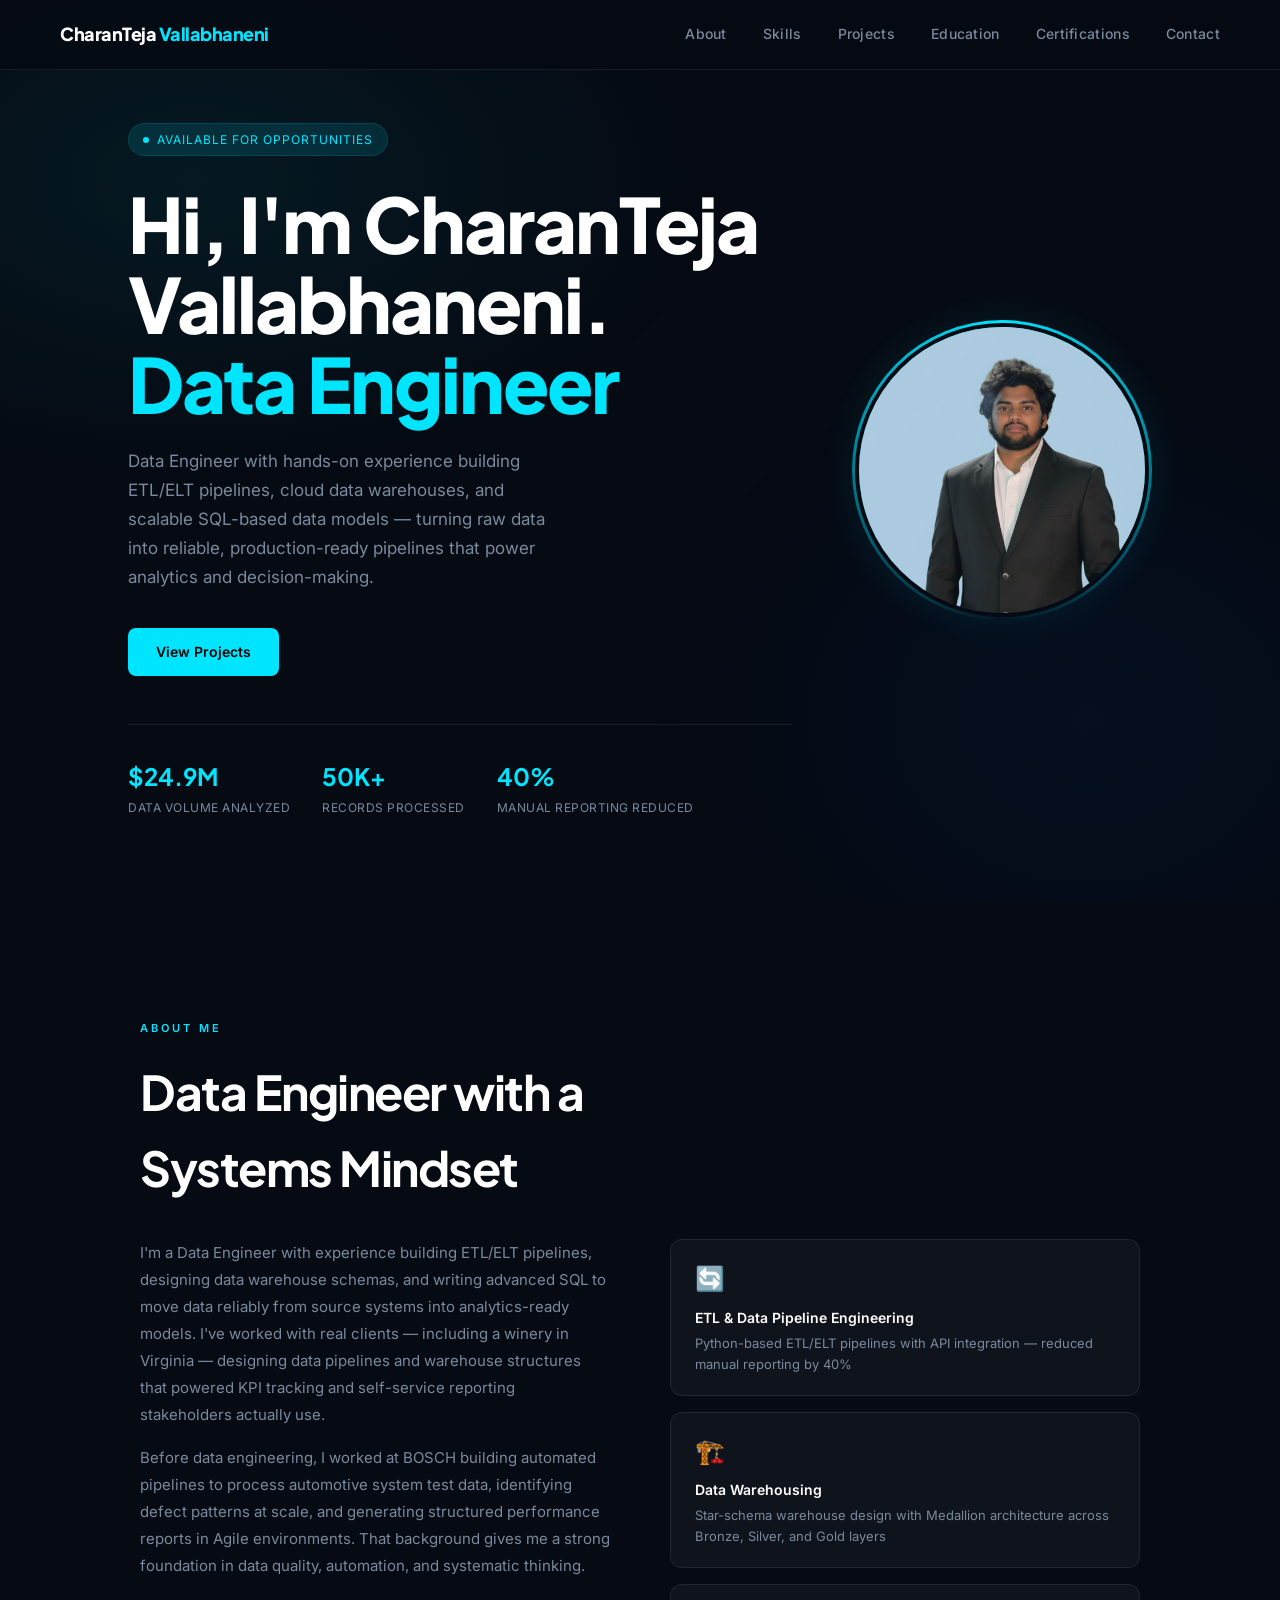
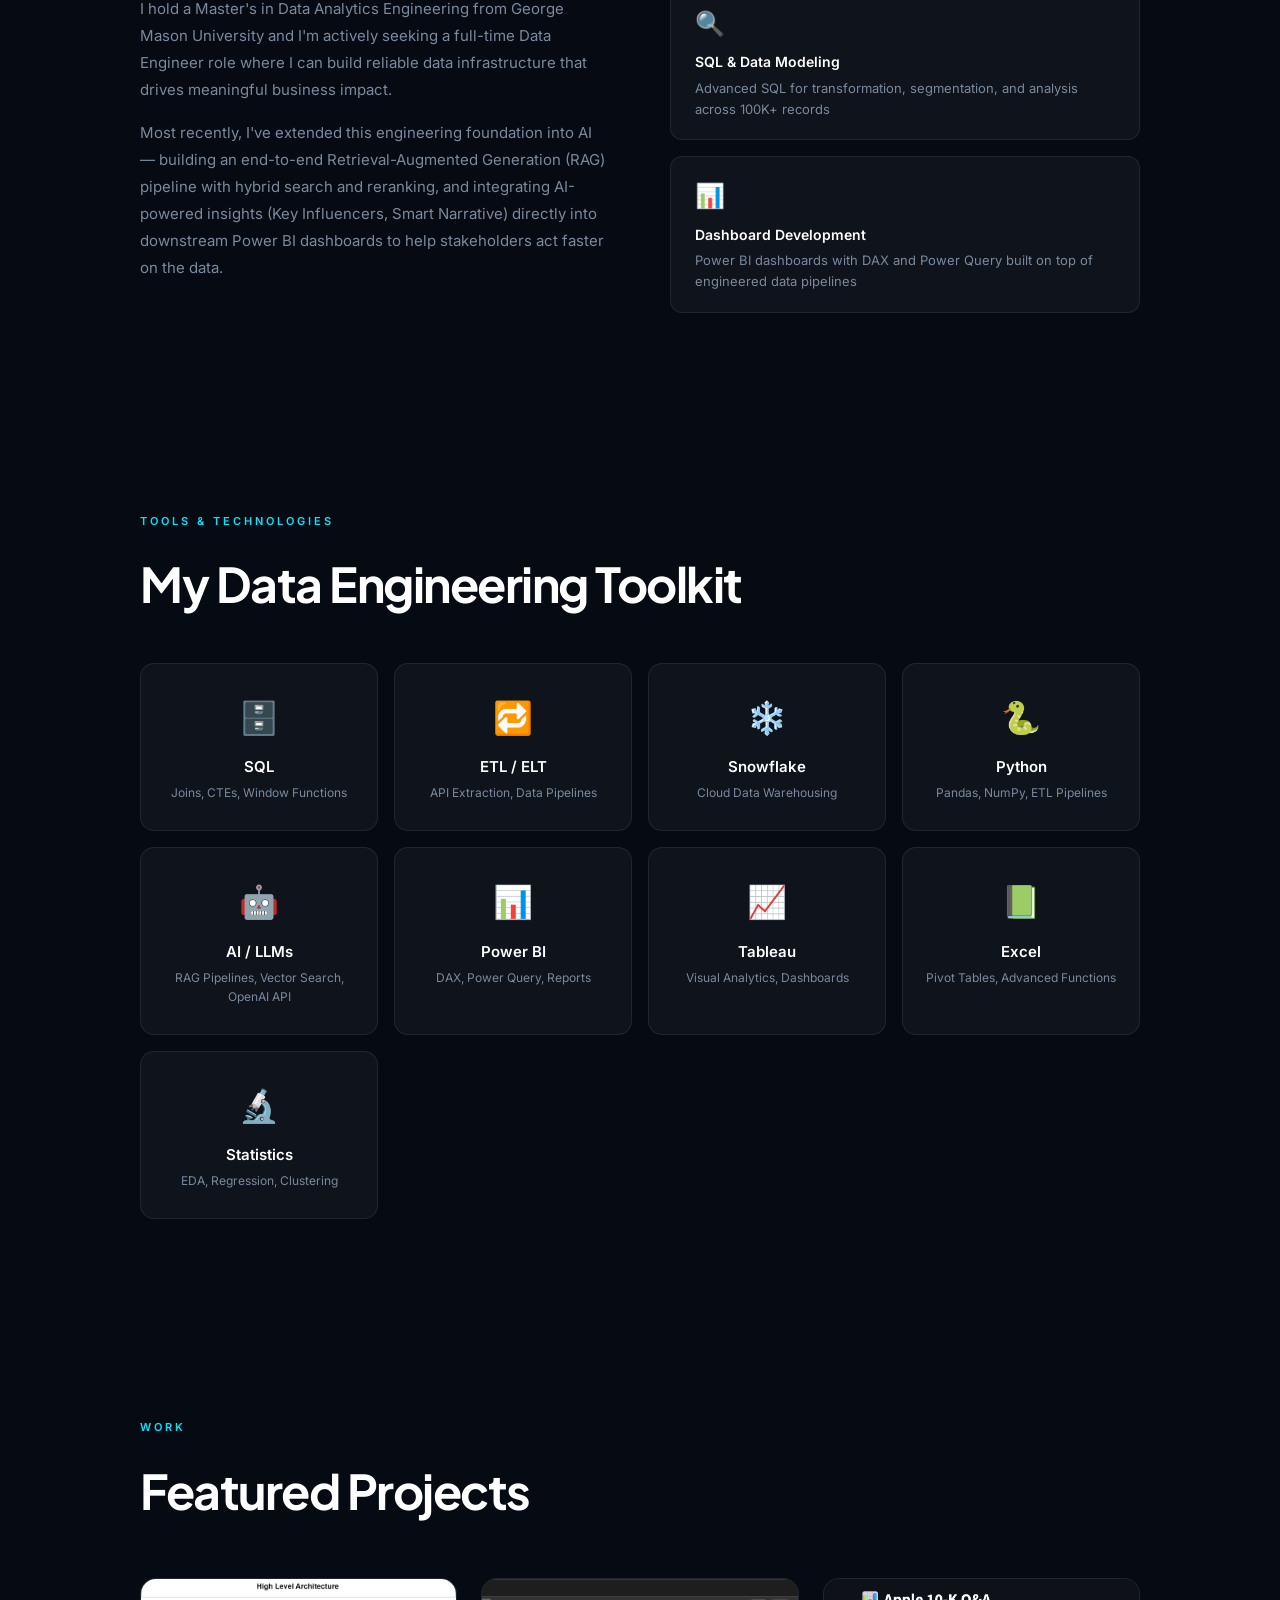
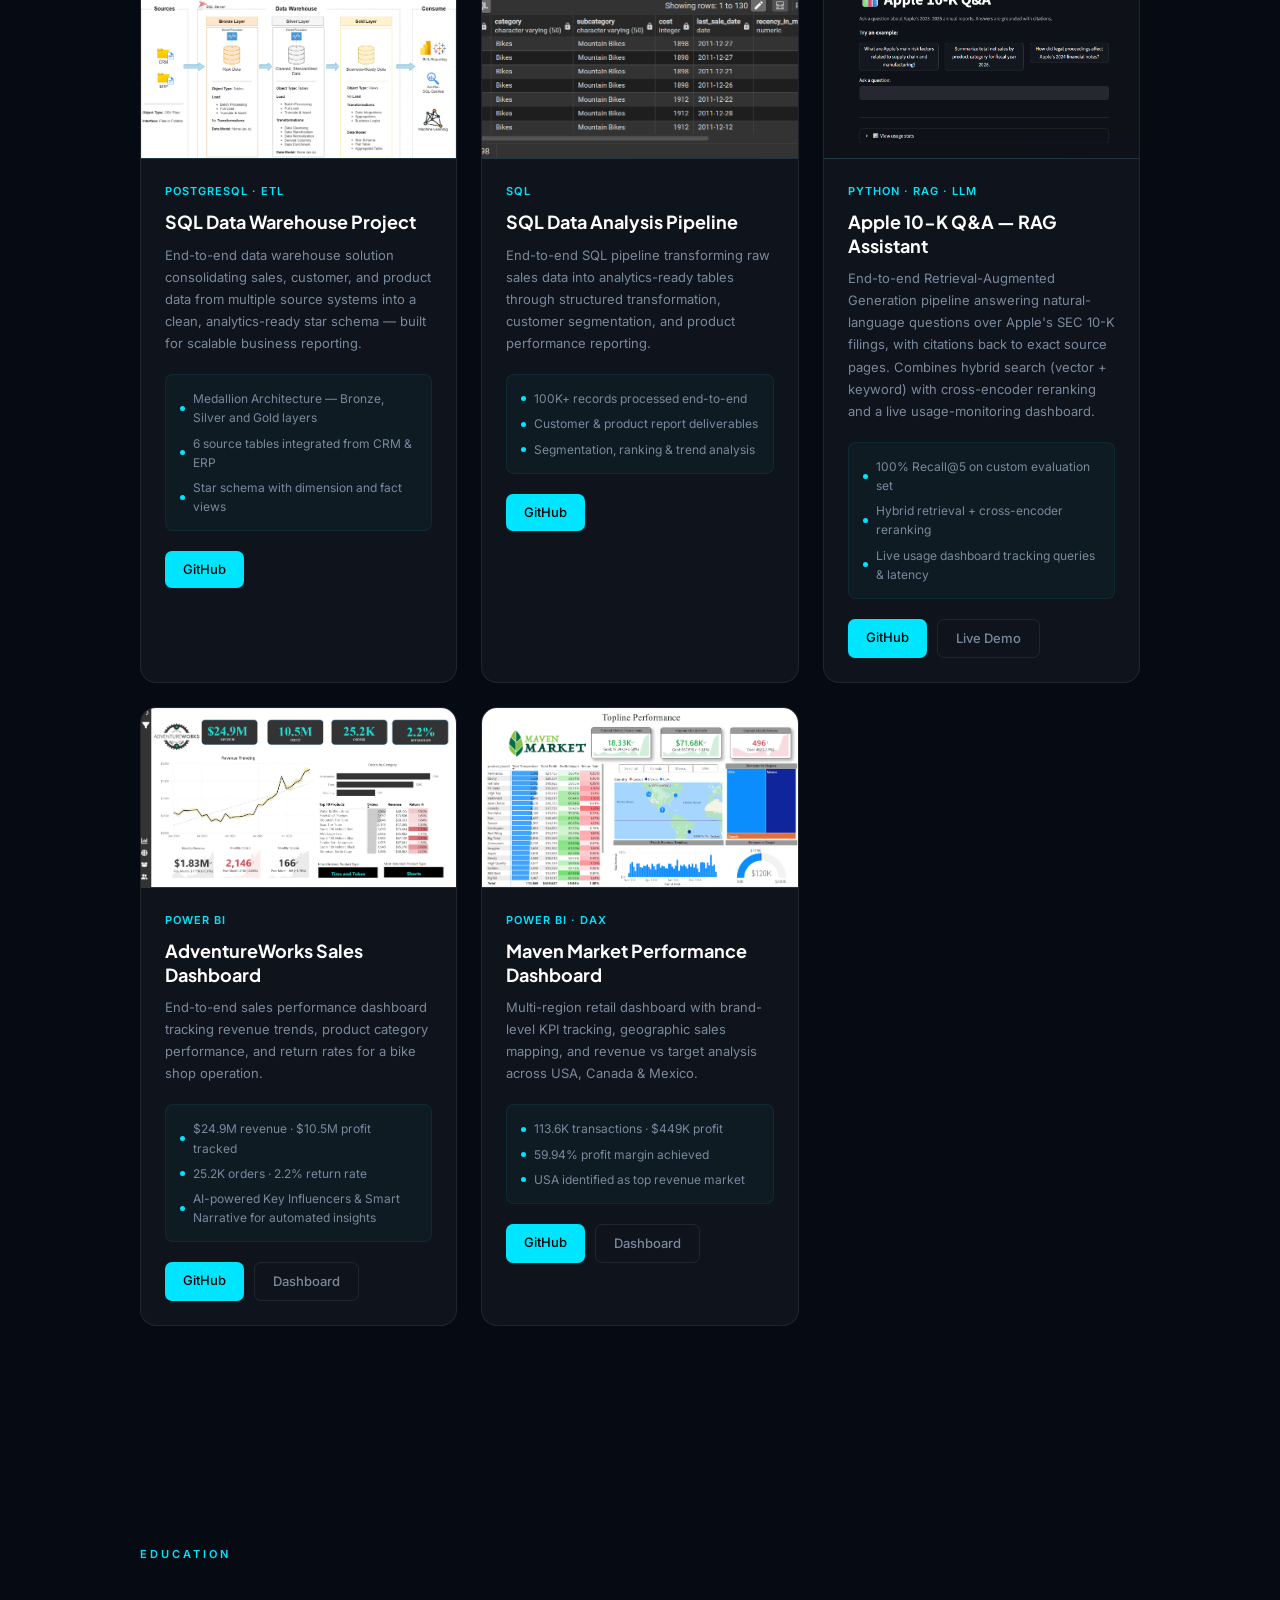
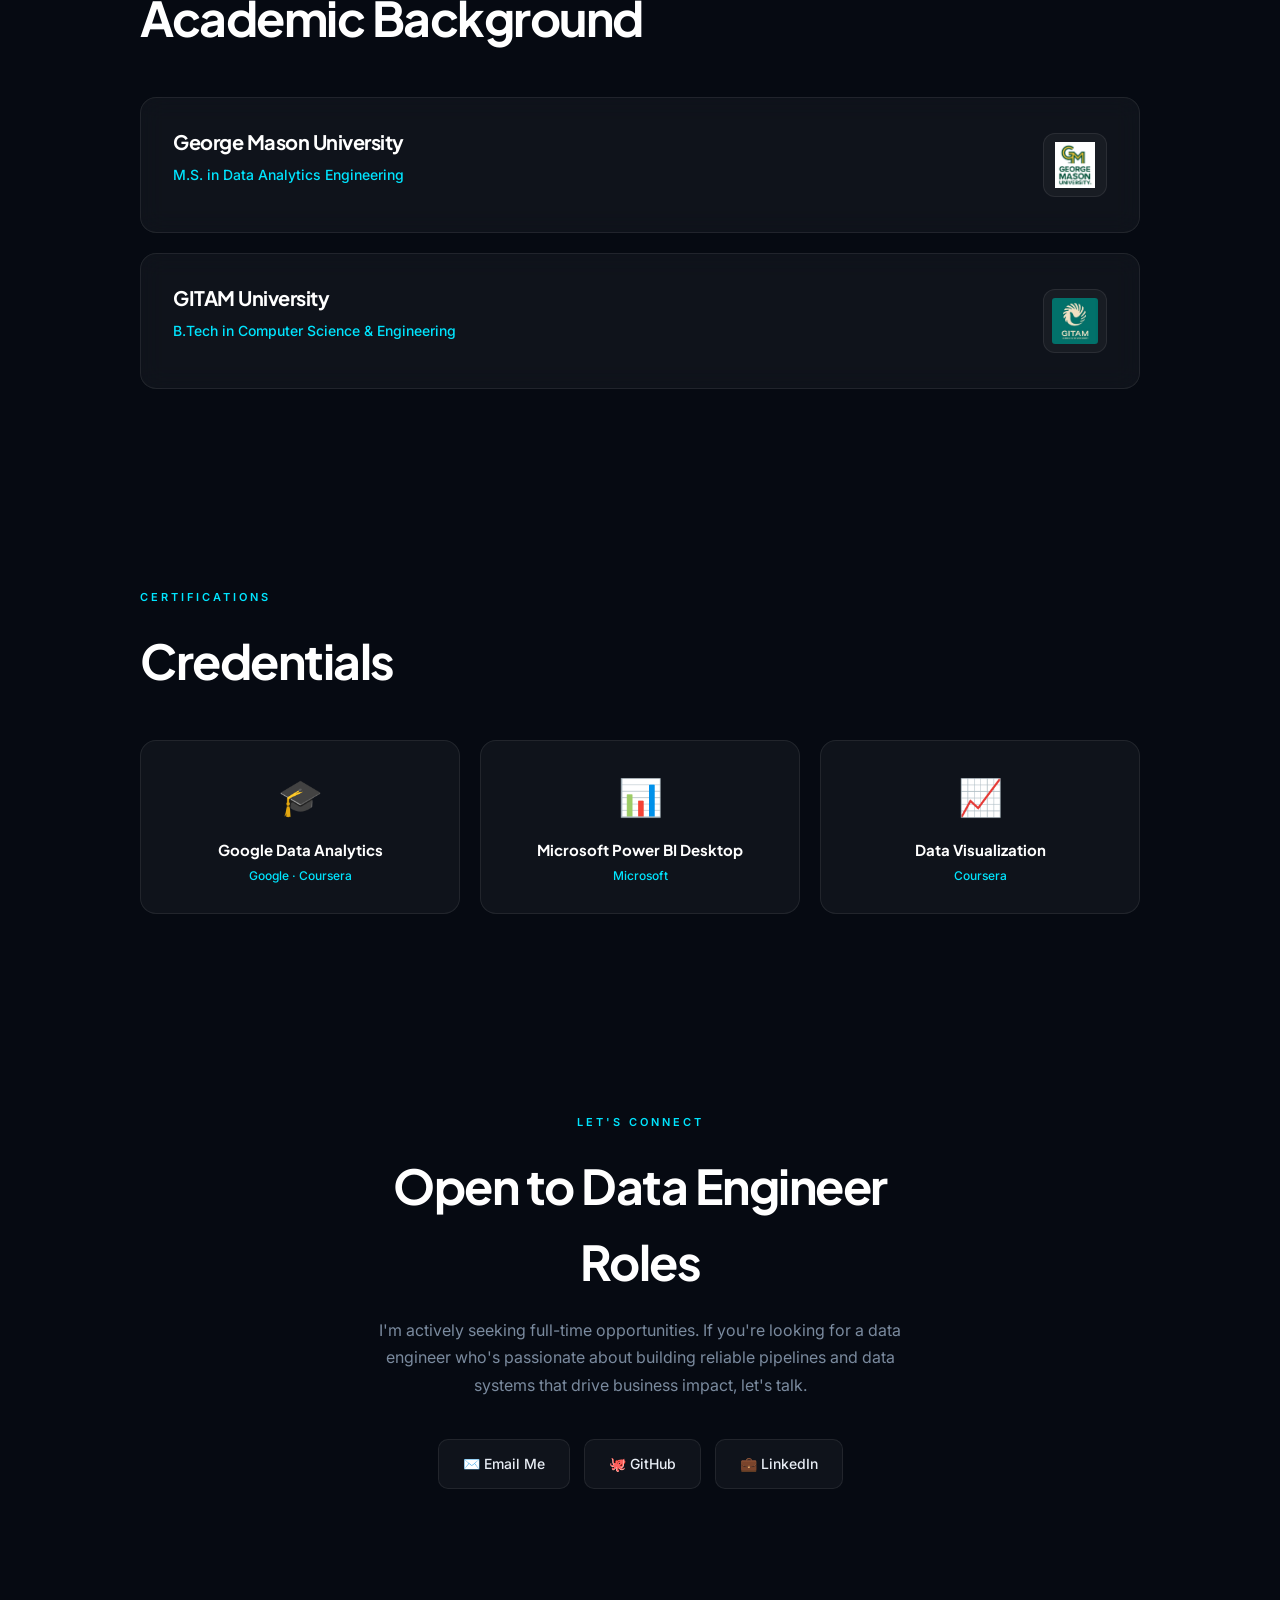
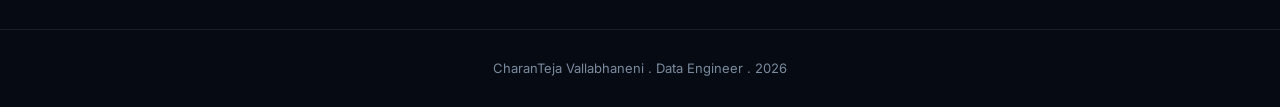
==== commit b69dc866: "Add files via upload" ====
--- a/index.html
+++ b/index.html
@@ -1,339 +1,343 @@
-<!DOCTYPE html>
-<html lang="en">
-<head>
-  <meta charset="UTF-8">
-  <meta name="viewport" content="width=device-width, initial-scale=1.0">
-  <title>CharanTeja Vallabhaneni · Data Analyst</title>
-  <link rel="preconnect" href="https://fonts.googleapis.com">
-  <link href="https://fonts.googleapis.com/css2?family=Plus+Jakarta+Sans:wght@400;600;700;800&family=Inter:wght@300;400;500&display=swap" rel="stylesheet">
-  <link rel="stylesheet" href="style.css">
-</head>
-<body>
-
-<!-- NAV -->
-<nav id="navbar">
-  <div class="nav-brand">CharanTeja<span> Vallabhaneni</span></div>
-  <div class="nav-links" id="nav-links">
-    <a href="#about">About</a>
-    <a href="#skills">Skills</a>
-    <a href="#projects">Projects</a>
-    <a href="#education">Education</a>
-    <a href="#certifications">Certifications</a>
-    <a href="#contact">Contact</a>
-  </div>
-</nav>
-<div class="nav-overlay" id="nav-overlay"></div>
-
-<!-- HERO -->
-<section id="hero">
-  <div class="hero-inner">
-    <div class="hero-left">
-      <div class="hero-badge">Available for opportunities</div>
-      <h1 class="hero-title">
-        Hi, I'm CharanTeja Vallabhaneni.<br>
-        <span class="typing-wrap">Data Analyst</span>
-      </h1>
-      <p class="hero-sub">
-        Data Analyst with hands-on experience building Power BI dashboards, ETL pipelines, and advanced SQL analysis — turning complex data into decisions that move businesses forward.
-      </p>
-      <div class="hero-actions">
-        <a href="#projects" class="btn-primary">View Projects</a>
-      
-      </div>
-      <div class="hero-stats">
-        <div class="stat-item">
-          <div class="stat-num">$24.9M</div>
-          <div class="stat-label">Revenue Analyzed</div>
-        </div>
-        <div class="stat-item">
-          <div class="stat-num">50K+</div>
-          <div class="stat-label">Transactions Processed</div>
-        </div>
-        <div class="stat-item">
-          <div class="stat-num">40%</div>
-          <div class="stat-label">Reporting Time Saved</div>
-        </div>
-      </div>
-    </div>
-    <div class="hero-right">
-      <div class="profile-ring">
-        <img src="profile.jpeg" alt="CharanTeja" class="profile-img"
-          onerror="this.style.display='none'; this.parentElement.innerHTML='<div style=\'width:100%;height:100%;border-radius:50%;background:linear-gradient(135deg,rgba(0,229,255,0.2),rgba(0,100,255,0.2));display:flex;align-items:center;justify-content:center;font-size:80px\'>CT</div>'">
-      </div>
-      <div class="profile-glow"></div>
-    </div>
-  </div>
-</section>
-
-<!-- ABOUT -->
-<section id="about">
-  <div class="section-label reveal">About Me</div>
-  <h2 class="section-title reveal">Data Analyst with a<br>Business Mindset</h2>
-  <div class="about-grid">
-    <div class="about-text reveal">
-      <p>I'm a Data Analyst with experience building Power BI dashboards, developing ETL pipelines, and performing advanced SQL analysis. I've worked with real clients — including a winery in Virginia — to design KPI frameworks and deliver self-service reporting that stakeholders actually use.</p>
-      <p>Before analytics, I worked at BOSCH analyzing automotive system test data, identifying defect patterns, and generating structured performance reports in Agile environments. That background gives me a strong foundation in data quality and systematic thinking.</p>
-      <p>I hold a Master's in Data Analytics Engineering from George Mason University and I'm actively seeking a full-time Data Analyst role where I can drive meaningful business impact.</p>
-      <p>Most recently, I've extended this analytical foundation into AI — building an end-to-end Retrieval-Augmented Generation (RAG) system, and integrating AI-powered insights (Key Influencers, Smart Narrative) directly into Power BI dashboards to help stakeholders act faster on the data.</p>
-    </div>
-    <div class="about-cards reveal-children">
-      <div class="about-card">
-        <div class="about-card-icon">📊</div>
-        <div class="about-card-title">Dashboard Development</div>
-        <div class="about-card-text">Power BI dashboards with DAX and Power Query for real-time self-service reporting</div>
-      </div>
-      <div class="about-card">
-        <div class="about-card-icon">🔄</div>
-        <div class="about-card-title">ETL & Data Engineering</div>
-        <div class="about-card-text">Python-based ETL pipelines with API integration — reduced manual reporting by 40%</div>
-      </div>
-      <div class="about-card">
-        <div class="about-card-icon">🔍</div>
-        <div class="about-card-title">SQL & Data Analysis</div>
-        <div class="about-card-text">Advanced SQL for segmentation, ranking, and trend analysis across 100K+ records</div>
-      </div>
-    </div>
-  </div>
-</section>
-
-<!-- SKILLS -->
-<section id="skills">
-  <div class="section-label reveal">Tools & Technologies</div>
-  <h2 class="section-title reveal">My Technical Stack</h2>
-  <div class="skills-grid reveal-children">
-    <div class="skill-card">
-      <div class="skill-icon">🗄️</div>
-      <div class="skill-name">SQL</div>
-      <div class="skill-desc">Joins, CTEs, Window Functions</div>
-    </div>
-    <div class="skill-card">
-      <div class="skill-icon">🐍</div>
-      <div class="skill-name">Python</div>
-      <div class="skill-desc">Pandas, NumPy, ETL Pipelines</div>
-    </div>
-    <div class="skill-card">
-      <div class="skill-icon">📊</div>
-      <div class="skill-name">Power BI</div>
-      <div class="skill-desc">DAX, Power Query, Reports</div>
-    </div>
-    <div class="skill-card">
-      <div class="skill-icon">📈</div>
-      <div class="skill-name">Tableau</div>
-      <div class="skill-desc">Visual Analytics, Dashboards</div>
-    </div>
-    <div class="skill-card">
-      <div class="skill-icon">📗</div>
-      <div class="skill-name">Excel</div>
-      <div class="skill-desc">Pivot Tables, Advanced Functions</div>
-    </div>
-    <div class="skill-card">
-      <div class="skill-icon">❄️</div>
-      <div class="skill-name">Snowflake</div>
-      <div class="skill-desc">Cloud Data Warehousing</div>
-    </div>
-    <div class="skill-card">
-      <div class="skill-icon">🔬</div>
-      <div class="skill-name">Statistics</div>
-      <div class="skill-desc">EDA, Regression, Clustering</div>
-    </div>
-    <div class="skill-card">
-      <div class="skill-icon">🔁</div>
-      <div class="skill-name">ETL</div>
-      <div class="skill-desc">API Extraction, Data Pipelines</div>
-    </div>
-
-    <div class="skill-card">
-      <div class="skill-icon">🤖</div>
-      <div class="skill-name">AI / LLMs</div>
-      <div class="skill-desc">RAG Pipelines, Vector Search, OpenAI API</div>
-    </div>
-  </div>
-</section>
-
-<!-- PROJECTS -->
-<section id="projects">
-  <div class="section-label reveal">Work</div>
-  <h2 class="section-title reveal">Featured Projects</h2>
-  <div class="projects-grid reveal-children">
-
-    <div class="project-card">
-      <div class="card-thumb">
-        <img src="SalesDashboard.png" onerror="this.style.display='none'">
-        <span class="thumb-emoji"></span>
-      </div>
-      <div class="card-body">
-        <div class="card-tag">Power BI</div>
-        <div class="card-title">AdventureWorks Sales Dashboard</div>
-        <div class="card-desc">End-to-end sales performance dashboard tracking revenue trends, product category performance, and return rates for a bike shop operation.</div>
-        <div class="card-metrics">
-          <div class="metric"><span class="metric-dot"></span>$24.9M revenue · $10.5M profit tracked</div>
-          <div class="metric"><span class="metric-dot"></span>25.2K orders · 2.2% return rate</div>
-          <div class="metric"><span class="metric-dot"></span>AI-powered Key Influencers & Smart Narrative for automated insights</div>
-        </div>
-        <div class="card-links">
-          <a href="https://github.com/VCharanTeja/AdventureWorks-PowerBI-Dashboard" class="card-link solid">GitHub</a>
-          <a href="https://app.powerbi.com/view?r=eyJrIjoiODNmMzQwMWItZWE2OC00OWFmLTliNzMtN2M1ZWI5NTViMjIyIiwidCI6ImI2NzI0NjkwLTQ5YzYtNGYwMy05NjAxLWJkMTkxYWU0NGYyMyJ9" class="card-link ghost">Dashboard</a>
-        </div>
-      </div>
-    </div>
-
-    <div class="project-card">
-      <div class="card-thumb">
-        <img src="PerformanceDashboard.png" onerror="this.style.display='none'">
-        <span class="thumb-emoji"></span>
-      </div>
-      <div class="card-body">
-        <div class="card-tag">Power BI · DAX</div>
-        <div class="card-title">Maven Market Performance Dashboard</div>
-        <div class="card-desc">Multi-region retail dashboard with brand-level KPI tracking, geographic sales mapping, and revenue vs target analysis across USA, Canada & Mexico.</div>
-        <div class="card-metrics">
-          <div class="metric"><span class="metric-dot"></span>113.6K transactions · $449K profit</div>
-          <div class="metric"><span class="metric-dot"></span>59.94% profit margin achieved</div>
-          <div class="metric"><span class="metric-dot"></span>USA identified as top revenue market</div>
-        </div>
-        <div class="card-links">
-          <a href="https://github.com/VCharanTeja/Maven-Market-Power-BI-Dashboard" class="card-link solid">GitHub</a>
-          <a href="https://app.powerbi.com/view?r=eyJrIjoiYTYzM2QxODItMjlkNC00ZDE0LWIwZDgtYWIyZjRiNmUxZjkzIiwidCI6ImI2NzI0NjkwLTQ5YzYtNGYwMy05NjAxLWJkMTkxYWU0NGYyMyJ9" class="card-link ghost">Dashboard</a>
-        </div>
-      </div>
-    </div>
-
-    <div class="project-card">
-      <div class="card-thumb">
-        <img src="sqlimage.png" onerror="this.style.display='none'">
-        <span class="thumb-emoji"></span>
-      </div>
-      <div class="card-body">
-        <div class="card-tag">SQL</div>
-        <div class="card-title">SQL Data Analysis Pipeline</div>
-        <div class="card-desc">End-to-end SQL analytics project transforming raw sales data into actionable business insights through customer segmentation, revenue trend analysis, and product performance reporting.</div>
-        <div class="card-metrics">
-          <div class="metric"><span class="metric-dot"></span>100K+ records processed end-to-end</div>
-          <div class="metric"><span class="metric-dot"></span>Customer & product report deliverables</div>
-          <div class="metric"><span class="metric-dot"></span>Segmentation, ranking & trend analysis</div>
-        </div>
-        <div class="card-links">
-          <a href="https://github.com/VCharanTeja/sql-data-analytics-project" class="card-link solid">GitHub</a>
-        </div>
-      </div>
-    </div>
-
-    <div class="project-card">
-  <div class="card-thumb">
-    <img src="data_architecture.png" onerror="this.style.display='none'">
-    <span class="thumb-emoji"></span>
-  </div>
-  <div class="card-body">
-    <div class="card-tag">PostgreSQL · ETL</div>
-    <div class="card-title">SQL Data Warehouse Project</div>
-    <div class="card-desc">End-to-end data warehouse solution consolidating sales, customer, and product data from multiple source systems into a clean, analytics-ready star schema — built for scalable business reporting.</div>
-    <div class="card-metrics">
-      <div class="metric"><span class="metric-dot"></span>Medallion Architecture — Bronze, Silver and Gold layers</div>
-      <div class="metric"><span class="metric-dot"></span>6 source tables integrated from CRM & ERP</div>
-      <div class="metric"><span class="metric-dot"></span>Star schema with dimension and fact views</div>
-    </div>
-    <div class="card-links">
-      <a href="https://github.com/VCharanTeja/sql-data-warehouse-project" class="card-link solid">GitHub</a>
-    </div>
-  </div>
-</div>
-
-<div class="project-card">
-      <div class="card-thumb">
-        <img src="apple_rag_pipeline.png" onerror="this.style.display='none'">
-        <span class="thumb-emoji"></span>
-      </div>
-      <div class="card-body">
-        <div class="card-tag">Python · RAG · LLM</div>
-        <div class="card-title">Apple 10-K Q&A — RAG Assistant</div>
-        <div class="card-desc">End-to-end Retrieval-Augmented Generation system answering natural-language questions over Apple's SEC 10-K filings, with citations back to exact source pages. Combines hybrid search (vector + keyword) with cross-encoder reranking and a live usage-monitoring dashboard.</div>
-        <div class="card-metrics">
-          <div class="metric"><span class="metric-dot"></span>100% Recall@5 on custom evaluation set</div>
-          <div class="metric"><span class="metric-dot"></span>Hybrid retrieval + cross-encoder reranking</div>
-          <div class="metric"><span class="metric-dot"></span>Live usage dashboard tracking queries & latency</div>
-        </div>
-        <div class="card-links">
-          <a href="https://github.com/VCharanTeja/apple-10k-rag-assistant" class="card-link solid">GitHub</a>
-          <a href="https://apple-10k-rag-assistant-pnwb4dsgpzgttawjxec7yo.streamlit.app/" class="card-link ghost" target="_blank">Live Demo</a>
-        </div>
-      </div>
-    </div>
-
-  </div>
-</section>
-
-<!-- EDUCATION -->
-<section id="education">
-  <div class="section-label reveal">Education</div>
-  <h2 class="section-title reveal">Academic Background</h2>
-  <div class="education-list reveal">
-
-    <div class="edu-card">
-      <div class="edu-left">
-        <div class="edu-school">George Mason University</div>
-        <div class="edu-degree">M.S. in Data Analytics Engineering</div>
-        
-      </div>
-      <img src="clg-logo.jpeg" alt="GMU Logo" class="edu-logo" onerror="this.style.display='none'">
-    </div>
-
-    <div class="edu-card">
-      <div class="edu-left">
-        <div class="edu-school">GITAM University</div>
-        <div class="edu-degree">B.Tech in Computer Science & Engineering</div>
-    
-      </div>
-      <img src="gitam-logo.jpg" alt="GITAM Logo" class="edu-logo" onerror="this.style.display='none'">
-    </div>
-
-  </div>
-</section>
-
-<!-- CERTIFICATIONS -->
-<section id="certifications">
-  <div class="section-label reveal">Certifications</div>
-  <h2 class="section-title reveal">Credentials</h2>
-  <div class="cert-grid reveal-children">
-
-    <div class="cert-card">
-      <div class="cert-icon">🎓</div>
-      <div class="cert-name">Google Data Analytics</div>
-      <div class="cert-issuer">Google · Coursera</div>
-    </div>
-
-    <div class="cert-card">
-      <div class="cert-icon">📊</div>
-      <div class="cert-name">Microsoft Power BI Desktop</div>
-      <div class="cert-issuer">Microsoft</div>
-    </div>
-
-    <div class="cert-card">
-      <div class="cert-icon">📈</div>
-      <div class="cert-name">Data Visualization</div>
-      <div class="cert-issuer">Coursera</div>
-    </div>
-
-  </div>
-</section>
-
-<!-- CONTACT -->
-<section id="contact">
-  <div class="contact-inner reveal">
-    <span class="section-label">Let's Connect</span>
-    <h2 class="section-title">Open to Data Analyst Roles</h2>
-    <p class="contact-sub">I'm actively seeking full-time opportunities. If you're looking for a data analyst who's passionate about turning numbers into business impact, let's talk.</p>
-    <div class="contact-links">
-      <a href="mailto:vallabhaneni.charanteja@gmail.com" class="contact-link">✉️ Email Me</a>
-      <a href="https://github.com/VCharanTeja" class="contact-link" target="_blank">🐙 GitHub</a>
-      <a href="https://www.linkedin.com/in/charan-teja-vallabhaneni/" class="contact-link" target="_blank">💼 LinkedIn</a>
-    </div>
-  </div>
-</section>
-
-<footer>
-  CharanTeja Vallabhaneni . Data Analyst . 2026
-
-<script src="script.js"></script>
-
-</body>
+<!DOCTYPE html>
+<html lang="en">
+<head>
+  <meta charset="UTF-8">
+  <meta name="viewport" content="width=device-width, initial-scale=1.0">
+  <title>CharanTeja Vallabhaneni · Data Engineer</title>
+  <link rel="preconnect" href="https://fonts.googleapis.com">
+  <link href="https://fonts.googleapis.com/css2?family=Plus+Jakarta+Sans:wght@400;600;700;800&family=Inter:wght@300;400;500&display=swap" rel="stylesheet">
+  <link rel="stylesheet" href="style.css">
+</head>
+<body>
+
+<!-- NAV -->
+<nav id="navbar">
+  <div class="nav-brand">CharanTeja<span> Vallabhaneni</span></div>
+  <div class="nav-links" id="nav-links">
+    <a href="#about">About</a>
+    <a href="#skills">Skills</a>
+    <a href="#projects">Projects</a>
+    <a href="#education">Education</a>
+    <a href="#certifications">Certifications</a>
+    <a href="#contact">Contact</a>
+  </div>
+</nav>
+<div class="nav-overlay" id="nav-overlay"></div>
+
+<!-- HERO -->
+<section id="hero">
+  <div class="hero-inner">
+    <div class="hero-left">
+      <div class="hero-badge">Available for opportunities</div>
+      <h1 class="hero-title">
+        Hi, I'm CharanTeja Vallabhaneni.<br>
+        <span class="typing-wrap">Data Engineer</span>
+      </h1>
+      <p class="hero-sub">
+        Data Engineer with hands-on experience building ETL/ELT pipelines, cloud data warehouses, and scalable SQL-based data models — turning raw data into reliable, production-ready pipelines that power analytics and decision-making.
+      </p>
+      <div class="hero-actions">
+        <a href="#projects" class="btn-primary">View Projects</a>
+
+      </div>
+      <div class="hero-stats">
+        <div class="stat-item">
+          <div class="stat-num">$24.9M</div>
+          <div class="stat-label">Data Volume Analyzed</div>
+        </div>
+        <div class="stat-item">
+          <div class="stat-num">50K+</div>
+          <div class="stat-label">Records Processed</div>
+        </div>
+        <div class="stat-item">
+          <div class="stat-num">40%</div>
+          <div class="stat-label">Manual Reporting Reduced</div>
+        </div>
+      </div>
+    </div>
+    <div class="hero-right">
+      <div class="profile-ring">
+        <img src="profile.jpeg" alt="CharanTeja" class="profile-img"
+          onerror="this.style.display='none'; this.parentElement.innerHTML='<div style=\'width:100%;height:100%;border-radius:50%;background:linear-gradient(135deg,rgba(0,229,255,0.2),rgba(0,100,255,0.2));display:flex;align-items:center;justify-content:center;font-size:80px\'>CT</div>'">
+      </div>
+      <div class="profile-glow"></div>
+    </div>
+  </div>
+</section>
+
+<!-- ABOUT -->
+<section id="about">
+  <div class="section-label reveal">About Me</div>
+  <h2 class="section-title reveal">Data Engineer with a<br>Systems Mindset</h2>
+  <div class="about-grid">
+    <div class="about-text reveal">
+      <p>I'm a Data Engineer with experience building ETL/ELT pipelines, designing data warehouse schemas, and writing advanced SQL to move data reliably from source systems into analytics-ready models. I've worked with real clients — including a winery in Virginia — designing data pipelines and warehouse structures that powered KPI tracking and self-service reporting stakeholders actually use.</p>
+      <p>Before data engineering, I worked at BOSCH building automated pipelines to process automotive system test data, identifying defect patterns at scale, and generating structured performance reports in Agile environments. That background gives me a strong foundation in data quality, automation, and systematic thinking.</p>
+      <p>I hold a Master's in Data Analytics Engineering from George Mason University and I'm actively seeking a full-time Data Engineer role where I can build reliable data infrastructure that drives meaningful business impact.</p>
+      <p>Most recently, I've extended this engineering foundation into AI — building an end-to-end Retrieval-Augmented Generation (RAG) pipeline with hybrid search and reranking, and integrating AI-powered insights (Key Influencers, Smart Narrative) directly into downstream Power BI dashboards to help stakeholders act faster on the data.</p>
+    </div>
+    <div class="about-cards reveal-children">
+      <div class="about-card">
+        <div class="about-card-icon">🔄</div>
+        <div class="about-card-title">ETL & Data Pipeline Engineering</div>
+        <div class="about-card-text">Python-based ETL/ELT pipelines with API integration — reduced manual reporting by 40%</div>
+      </div>
+      <div class="about-card">
+        <div class="about-card-icon">🏗️</div>
+        <div class="about-card-title">Data Warehousing</div>
+        <div class="about-card-text">Star-schema warehouse design with Medallion architecture across Bronze, Silver, and Gold layers</div>
+      </div>
+      <div class="about-card">
+        <div class="about-card-icon">🔍</div>
+        <div class="about-card-title">SQL & Data Modeling</div>
+        <div class="about-card-text">Advanced SQL for transformation, segmentation, and analysis across 100K+ records</div>
+      </div>
+      <div class="about-card">
+        <div class="about-card-icon">📊</div>
+        <div class="about-card-title">Dashboard Development</div>
+        <div class="about-card-text">Power BI dashboards with DAX and Power Query built on top of engineered data pipelines</div>
+      </div>
+    </div>
+  </div>
+</section>
+
+<!-- SKILLS -->
+<section id="skills">
+  <div class="section-label reveal">Tools & Technologies</div>
+  <h2 class="section-title reveal">My Data Engineering Toolkit</h2>
+  <div class="skills-grid reveal-children">
+    <div class="skill-card">
+      <div class="skill-icon">🗄️</div>
+      <div class="skill-name">SQL</div>
+      <div class="skill-desc">Joins, CTEs, Window Functions</div>
+    </div>
+    <div class="skill-card">
+      <div class="skill-icon">🔁</div>
+      <div class="skill-name">ETL / ELT</div>
+      <div class="skill-desc">API Extraction, Data Pipelines</div>
+    </div>
+    <div class="skill-card">
+      <div class="skill-icon">❄️</div>
+      <div class="skill-name">Snowflake</div>
+      <div class="skill-desc">Cloud Data Warehousing</div>
+    </div>
+    <div class="skill-card">
+      <div class="skill-icon">🐍</div>
+      <div class="skill-name">Python</div>
+      <div class="skill-desc">Pandas, NumPy, ETL Pipelines</div>
+    </div>
+    <div class="skill-card">
+      <div class="skill-icon">🤖</div>
+      <div class="skill-name">AI / LLMs</div>
+      <div class="skill-desc">RAG Pipelines, Vector Search, OpenAI API</div>
+    </div>
+    <div class="skill-card">
+      <div class="skill-icon">📊</div>
+      <div class="skill-name">Power BI</div>
+      <div class="skill-desc">DAX, Power Query, Reports</div>
+    </div>
+    <div class="skill-card">
+      <div class="skill-icon">📈</div>
+      <div class="skill-name">Tableau</div>
+      <div class="skill-desc">Visual Analytics, Dashboards</div>
+    </div>
+    <div class="skill-card">
+      <div class="skill-icon">📗</div>
+      <div class="skill-name">Excel</div>
+      <div class="skill-desc">Pivot Tables, Advanced Functions</div>
+    </div>
+    <div class="skill-card">
+      <div class="skill-icon">🔬</div>
+      <div class="skill-name">Statistics</div>
+      <div class="skill-desc">EDA, Regression, Clustering</div>
+    </div>
+  </div>
+</section>
+
+<!-- PROJECTS -->
+<section id="projects">
+  <div class="section-label reveal">Work</div>
+  <h2 class="section-title reveal">Featured Projects</h2>
+  <div class="projects-grid reveal-children">
+
+    <div class="project-card">
+  <div class="card-thumb">
+    <img src="data_architecture.png" onerror="this.style.display='none'">
+    <span class="thumb-emoji"></span>
+  </div>
+  <div class="card-body">
+    <div class="card-tag">PostgreSQL · ETL</div>
+    <div class="card-title">SQL Data Warehouse Project</div>
+    <div class="card-desc">End-to-end data warehouse solution consolidating sales, customer, and product data from multiple source systems into a clean, analytics-ready star schema — built for scalable business reporting.</div>
+    <div class="card-metrics">
+      <div class="metric"><span class="metric-dot"></span>Medallion Architecture — Bronze, Silver and Gold layers</div>
+      <div class="metric"><span class="metric-dot"></span>6 source tables integrated from CRM & ERP</div>
+      <div class="metric"><span class="metric-dot"></span>Star schema with dimension and fact views</div>
+    </div>
+    <div class="card-links">
+      <a href="https://github.com/VCharanTeja/sql-data-warehouse-project" class="card-link solid">GitHub</a>
+    </div>
+  </div>
+</div>
+
+    <div class="project-card">
+      <div class="card-thumb">
+        <img src="sqlimage.png" onerror="this.style.display='none'">
+        <span class="thumb-emoji"></span>
+      </div>
+      <div class="card-body">
+        <div class="card-tag">SQL</div>
+        <div class="card-title">SQL Data Analysis Pipeline</div>
+        <div class="card-desc">End-to-end SQL pipeline transforming raw sales data into analytics-ready tables through structured transformation, customer segmentation, and product performance reporting.</div>
+        <div class="card-metrics">
+          <div class="metric"><span class="metric-dot"></span>100K+ records processed end-to-end</div>
+          <div class="metric"><span class="metric-dot"></span>Customer & product report deliverables</div>
+          <div class="metric"><span class="metric-dot"></span>Segmentation, ranking & trend analysis</div>
+        </div>
+        <div class="card-links">
+          <a href="https://github.com/VCharanTeja/sql-data-analytics-project" class="card-link solid">GitHub</a>
+        </div>
+      </div>
+    </div>
+
+    <div class="project-card">
+      <div class="card-thumb">
+        <img src="apple_rag_pipeline.png" onerror="this.style.display='none'">
+        <span class="thumb-emoji"></span>
+      </div>
+      <div class="card-body">
+        <div class="card-tag">Python · RAG · LLM</div>
+        <div class="card-title">Apple 10-K Q&A — RAG Assistant</div>
+        <div class="card-desc">End-to-end Retrieval-Augmented Generation pipeline answering natural-language questions over Apple's SEC 10-K filings, with citations back to exact source pages. Combines hybrid search (vector + keyword) with cross-encoder reranking and a live usage-monitoring dashboard.</div>
+        <div class="card-metrics">
+          <div class="metric"><span class="metric-dot"></span>100% Recall@5 on custom evaluation set</div>
+          <div class="metric"><span class="metric-dot"></span>Hybrid retrieval + cross-encoder reranking</div>
+          <div class="metric"><span class="metric-dot"></span>Live usage dashboard tracking queries & latency</div>
+        </div>
+        <div class="card-links">
+          <a href="https://github.com/VCharanTeja/apple-10k-rag-assistant" class="card-link solid">GitHub</a>
+          <a href="https://apple-10k-rag-assistant-pnwb4dsgpzgttawjxec7yo.streamlit.app/" class="card-link ghost" target="_blank">Live Demo</a>
+        </div>
+      </div>
+    </div>
+
+    <div class="project-card">
+      <div class="card-thumb">
+        <img src="SalesDashboard.png" onerror="this.style.display='none'">
+        <span class="thumb-emoji"></span>
+      </div>
+      <div class="card-body">
+        <div class="card-tag">Power BI</div>
+        <div class="card-title">AdventureWorks Sales Dashboard</div>
+        <div class="card-desc">End-to-end sales performance dashboard tracking revenue trends, product category performance, and return rates for a bike shop operation.</div>
+        <div class="card-metrics">
+          <div class="metric"><span class="metric-dot"></span>$24.9M revenue · $10.5M profit tracked</div>
+          <div class="metric"><span class="metric-dot"></span>25.2K orders · 2.2% return rate</div>
+          <div class="metric"><span class="metric-dot"></span>AI-powered Key Influencers & Smart Narrative for automated insights</div>
+        </div>
+        <div class="card-links">
+          <a href="https://github.com/VCharanTeja/AdventureWorks-PowerBI-Dashboard" class="card-link solid">GitHub</a>
+          <a href="https://app.powerbi.com/view?r=eyJrIjoiODNmMzQwMWItZWE2OC00OWFmLTliNzMtN2M1ZWI5NTViMjIyIiwidCI6ImI2NzI0NjkwLTQ5YzYtNGYwMy05NjAxLWJkMTkxYWU0NGYyMyJ9" class="card-link ghost">Dashboard</a>
+        </div>
+      </div>
+    </div>
+
+    <div class="project-card">
+      <div class="card-thumb">
+        <img src="PerformanceDashboard.png" onerror="this.style.display='none'">
+        <span class="thumb-emoji"></span>
+      </div>
+      <div class="card-body">
+        <div class="card-tag">Power BI · DAX</div>
+        <div class="card-title">Maven Market Performance Dashboard</div>
+        <div class="card-desc">Multi-region retail dashboard with brand-level KPI tracking, geographic sales mapping, and revenue vs target analysis across USA, Canada & Mexico.</div>
+        <div class="card-metrics">
+          <div class="metric"><span class="metric-dot"></span>113.6K transactions · $449K profit</div>
+          <div class="metric"><span class="metric-dot"></span>59.94% profit margin achieved</div>
+          <div class="metric"><span class="metric-dot"></span>USA identified as top revenue market</div>
+        </div>
+        <div class="card-links">
+          <a href="https://github.com/VCharanTeja/Maven-Market-Power-BI-Dashboard" class="card-link solid">GitHub</a>
+          <a href="https://app.powerbi.com/view?r=eyJrIjoiYTYzM2QxODItMjlkNC00ZDE0LWIwZDgtYWIyZjRiNmUxZjkzIiwidCI6ImI2NzI0NjkwLTQ5YzYtNGYwMy05NjAxLWJkMTkxYWU0NGYyMyJ9" class="card-link ghost">Dashboard</a>
+        </div>
+      </div>
+    </div>
+
+  </div>
+</section>
+
+<!-- EDUCATION -->
+<section id="education">
+  <div class="section-label reveal">Education</div>
+  <h2 class="section-title reveal">Academic Background</h2>
+  <div class="education-list reveal">
+
+    <div class="edu-card">
+      <div class="edu-left">
+        <div class="edu-school">George Mason University</div>
+        <div class="edu-degree">M.S. in Data Analytics Engineering</div>
+
+      </div>
+      <img src="clg-logo.jpeg" alt="GMU Logo" class="edu-logo" onerror="this.style.display='none'">
+    </div>
+
+    <div class="edu-card">
+      <div class="edu-left">
+        <div class="edu-school">GITAM University</div>
+        <div class="edu-degree">B.Tech in Computer Science & Engineering</div>
+
+      </div>
+      <img src="gitam-logo.jpg" alt="GITAM Logo" class="edu-logo" onerror="this.style.display='none'">
+    </div>
+
+  </div>
+</section>
+
+<!-- CERTIFICATIONS -->
+<section id="certifications">
+  <div class="section-label reveal">Certifications</div>
+  <h2 class="section-title reveal">Credentials</h2>
+  <div class="cert-grid reveal-children">
+
+    <div class="cert-card">
+      <div class="cert-icon">🎓</div>
+      <div class="cert-name">Google Data Analytics</div>
+      <div class="cert-issuer">Google · Coursera</div>
+    </div>
+
+    <div class="cert-card">
+      <div class="cert-icon">📊</div>
+      <div class="cert-name">Microsoft Power BI Desktop</div>
+      <div class="cert-issuer">Microsoft</div>
+    </div>
+
+    <div class="cert-card">
+      <div class="cert-icon">📈</div>
+      <div class="cert-name">Data Visualization</div>
+      <div class="cert-issuer">Coursera</div>
+    </div>
+
+  </div>
+</section>
+
+<!-- CONTACT -->
+<section id="contact">
+  <div class="contact-inner reveal">
+    <span class="section-label">Let's Connect</span>
+    <h2 class="section-title">Open to Data Engineer Roles</h2>
+    <p class="contact-sub">I'm actively seeking full-time opportunities. If you're looking for a data engineer who's passionate about building reliable pipelines and data systems that drive business impact, let's talk.</p>
+    <div class="contact-links">
+      <a href="mailto:vallabhaneni.charanteja@gmail.com" class="contact-link">✉️ Email Me</a>
+      <a href="https://github.com/VCharanTeja" class="contact-link" target="_blank">🐙 GitHub</a>
+      <a href="https://www.linkedin.com/in/charan-teja-vallabhaneni/" class="contact-link" target="_blank">💼 LinkedIn</a>
+    </div>
+  </div>
+</section>
+
+<footer>
+  CharanTeja Vallabhaneni . Data Engineer . 2026
+
+<script src="script.js"></script>
+
+</body>
 </html>
--- a/style.css
+++ b/style.css
@@ -1,893 +1,893 @@
-:root {
-  --bg: #060a12;
-  --surface: rgba(255,255,255,0.04);
-  --border: rgba(255,255,255,0.08);
-  --cyan: #00e5ff;
-  --cyan-dim: rgba(0,229,255,0.12);
-  --cyan-glow: rgba(0,229,255,0.25);
-  --text: #e8edf5;
-  --muted: #7a8a9e;
-  --white: #ffffff;
-}
-
-*, *::before, *::after { margin: 0; padding: 0; box-sizing: border-box; }
-
-html { scroll-behavior: smooth; }
-
-body {
-  font-family: 'Inter', sans-serif;
-  background: var(--bg);
-  color: var(--text);
-  line-height: 1.6;
-  overflow-x: hidden;
-}
-
-/* Ambient background */
-body::before {
-  content: '';
-  position: fixed;
-  inset: 0;
-  background:
-    radial-gradient(ellipse 60% 50% at 15% 20%, rgba(0,229,255,0.07) 0%, transparent 70%),
-    radial-gradient(ellipse 50% 60% at 85% 80%, rgba(0,100,255,0.06) 0%, transparent 70%);
-  pointer-events: none;
-  z-index: 0;
-}
-
-/* ── NAV ── */
-nav {
-  position: fixed;
-  top: 0; left: 0; right: 0;
-  z-index: 100;
-  display: flex;
-  justify-content: space-between;
-  align-items: center;
-  padding: 20px 60px;
-  background: rgba(6,10,18,0.75);
-  backdrop-filter: blur(20px);
-  border-bottom: 1px solid var(--border);
-  transition: padding 0.3s;
-}
-
-nav.scrolled { padding: 14px 60px; }
-
-.nav-brand {
-  font-family: 'Plus Jakarta Sans', sans-serif;
-  font-weight: 800;
-  font-size: 18px;
-  color: var(--white);
-  letter-spacing: -0.5px;
-}
-
-.nav-brand span { color: var(--cyan); }
-
-.nav-links { display: flex; gap: 36px; }
-
-.nav-links a {
-  color: var(--muted);
-  text-decoration: none;
-  font-size: 14px;
-  font-weight: 500;
-  letter-spacing: 0.3px;
-  transition: color 0.2s;
-  position: relative;
-}
-
-.nav-links a::after {
-  content: '';
-  position: absolute;
-  bottom: -4px; left: 0;
-  width: 0; height: 1px;
-  background: var(--cyan);
-  transition: width 0.3s;
-}
-
-.nav-links a:hover { color: var(--white); }
-.nav-links a:hover::after { width: 100%; }
-
-/* ── SECTIONS ── */
-section {
-  position: relative;
-  z-index: 1;
-  max-width: 1080px;
-  margin: 0 auto;
-  padding: 0 40px;
-}
-
-/* ── HERO ── */
-#hero {
-  min-height: 100vh;
-  max-width: 100%;
-  display: flex;
-  align-items: center;
-  padding: 100px 10% 60px;
-}
-
-.hero-inner {
-  display: flex;
-  align-items: center;
-  justify-content: space-between;
-  gap: 60px;
-  width: 100%;
-  max-width: 1080px;
-  margin: 0 auto;
-}
-
-.hero-left { flex: 1; }
-
-.hero-badge {
-  display: inline-flex;
-  align-items: center;
-  gap: 8px;
-  padding: 6px 14px;
-  border: 1px solid var(--cyan-dim);
-  border-radius: 100px;
-  font-size: 12px;
-  color: var(--cyan);
-  letter-spacing: 1px;
-  text-transform: uppercase;
-  margin-bottom: 28px;
-  background: var(--cyan-dim);
-}
-
-.hero-badge::before {
-  content: '';
-  width: 6px; height: 6px;
-  border-radius: 50%;
-  background: var(--cyan);
-  animation: pulse 2s infinite;
-}
-
-@keyframes pulse {
-  0%, 100% { opacity: 1; transform: scale(1); }
-  50% { opacity: 0.4; transform: scale(0.8); }
-}
-
-.hero-title {
-  font-family: 'Plus Jakarta Sans', sans-serif;
-  font-size: clamp(48px, 6vw, 76px);
-  font-weight: 800;
-  line-height: 1.05;
-  letter-spacing: -2px;
-  color: var(--white);
-  margin-bottom: 8px;
-}
-
-.hero-title .typing-wrap {
-  display: block;
-  color: var(--cyan);
-  min-height: 1.1em;
-}
-
-.hero-sub {
-  font-size: 17px;
-  color: var(--muted);
-  margin: 20px 0 36px;
-  max-width: 420px;
-  line-height: 1.7;
-}
-
-.hero-actions { display: flex; gap: 14px; flex-wrap: wrap; }
-
-.btn-primary {
-  padding: 13px 28px;
-  background: var(--cyan);
-  color: #000;
-  font-family: 'Inter', sans-serif;
-  font-weight: 600;
-  font-size: 14px;
-  border-radius: 8px;
-  text-decoration: none;
-  transition: all 0.25s;
-  border: none;
-}
-
-.btn-primary:hover {
-  transform: translateY(-2px);
-  box-shadow: 0 12px 32px var(--cyan-glow);
-}
-
-.btn-outline {
-  padding: 13px 28px;
-  border: 1px solid var(--border);
-  color: var(--text);
-  font-family: 'Inter', sans-serif;
-  font-weight: 500;
-  font-size: 14px;
-  border-radius: 8px;
-  text-decoration: none;
-  transition: all 0.25s;
-  background: transparent;
-}
-
-.btn-outline:hover {
-  border-color: var(--cyan);
-  color: var(--cyan);
-  transform: translateY(-2px);
-}
-
-.hero-stats {
-  display: flex;
-  gap: 32px;
-  margin-top: 48px;
-  padding-top: 32px;
-  border-top: 1px solid var(--border);
-}
-
-.stat-num {
-  font-family: 'Plus Jakarta Sans', sans-serif;
-  font-size: 24px;
-  font-weight: 700;
-  color: var(--cyan);
-}
-
-.stat-label {
-  font-size: 12px;
-  color: var(--muted);
-  text-transform: uppercase;
-  letter-spacing: 0.5px;
-  margin-top: 2px;
-}
-
-.hero-right {
-  flex-shrink: 0;
-  position: relative;
-}
-
-.profile-ring {
-  width: 300px;
-  height: 300px;
-  border-radius: 50%;
-  padding: 3px;
-  background: conic-gradient(from 0deg, var(--cyan), transparent, var(--cyan));
-  animation: float 5s ease-in-out infinite;
-}
-
-.profile-img {
-  width: 100%;
-  height: 100%;
-  border-radius: 50%;
-  object-fit: cover;
-  object-position: center top;
-  border: 4px solid var(--bg);
-  animation: none;
-}
-
-.profile-glow {
-  position: absolute;
-  inset: -30px;
-  border-radius: 50%;
-  background: radial-gradient(circle, var(--cyan-glow) 0%, transparent 70%);
-  pointer-events: none;
-  z-index: -1;
-}
-
-@keyframes float {
-  0%, 100% { transform: translateY(0px); }
-  50%       { transform: translateY(-14px); }
-}
-
-/* ── ABOUT ── */
-#about { padding-top: 120px; padding-bottom: 100px; }
-
-.section-label {
-  font-size: 11px;
-  text-transform: uppercase;
-  letter-spacing: 3px;
-  color: var(--cyan);
-  margin-bottom: 16px;
-  font-weight: 600;
-  display: block;
-}
-
-.section-title {
-  font-family: 'Plus Jakarta Sans', sans-serif;
-  font-size: clamp(32px, 4vw, 48px);
-  font-weight: 700;
-  letter-spacing: -1.5px;
-  color: var(--white);
-  margin-bottom: 32px;
-}
-
-.about-grid {
-  display: grid;
-  grid-template-columns: 1fr 1fr;
-  gap: 60px;
-  align-items: start;
-}
-
-.about-text p {
-  color: var(--muted);
-  margin-bottom: 16px;
-  font-size: 15px;
-  line-height: 1.8;
-}
-
-.about-cards { display: flex; flex-direction: column; gap: 16px; }
-
-.about-card {
-  padding: 20px 24px;
-  background: var(--surface);
-  border: 1px solid var(--border);
-  border-radius: 12px;
-  transition: border-color 0.3s, transform 0.3s;
-}
-
-.about-card:hover {
-  border-color: rgba(0,229,255,0.3);
-  transform: translateX(6px);
-}
-
-.about-card-icon { font-size: 24px; margin-bottom: 8px; }
-.about-card-title { font-weight: 600; font-size: 14px; color: var(--white); margin-bottom: 4px; }
-.about-card-text { font-size: 13px; color: var(--muted); }
-
-/* ── SKILLS ── */
-#skills { padding-top: 100px; padding-bottom: 100px; }
-
-.skills-grid {
-  display: grid;
-  grid-template-columns: repeat(4, 1fr);
-  gap: 16px;
-  margin-top: 40px;
-}
-
-.skill-card {
-  padding: 28px 20px;
-  background: var(--surface);
-  border: 1px solid var(--border);
-  border-radius: 14px;
-  text-align: center;
-  transition: all 0.3s;
-  cursor: default;
-}
-
-.skill-card:hover {
-  border-color: var(--cyan);
-  background: var(--cyan-dim);
-  transform: translateY(-6px);
-  box-shadow: 0 20px 40px var(--cyan-glow);
-}
-
-.skill-icon { font-size: 32px; margin-bottom: 12px; }
-.skill-name { font-weight: 600; font-size: 15px; color: var(--white); }
-.skill-desc { font-size: 12px; color: var(--muted); margin-top: 4px; }
-
-/* ── PROJECTS ── */
-#projects { padding-top: 100px; padding-bottom: 120px; }
-
-.projects-grid {
-  display: grid;
-  grid-template-columns: repeat(3, 1fr);
-  gap: 24px;
-  margin-top: 48px;
-}
-
-.project-card {
-  background: var(--surface);
-  border: 1px solid var(--border);
-  border-radius: 16px;
-  overflow: hidden;
-  transition: all 0.35s cubic-bezier(0.34, 1.56, 0.64, 1);
-  opacity: 1;
-}
-
-.project-card:hover {
-  transform: translateY(-10px);
-  border-color: rgba(0,229,255,0.3);
-  box-shadow: 0 24px 60px rgba(0,0,0,0.4), 0 0 0 1px rgba(0,229,255,0.15);
-}
-
-.card-thumb {
-  height: 180px;
-  background: linear-gradient(135deg, rgba(0,229,255,0.1), rgba(0,100,255,0.1));
-  display: flex;
-  align-items: center;
-  justify-content: center;
-  font-size: 48px;
-  border-bottom: 1px solid var(--border);
-  position: relative;
-  overflow: hidden;
-}
-
-.card-thumb img {
-  width: 100%;
-  height: 100%;
-  object-fit: cover;
-  position: absolute;
-  inset: 0;
-}
-
-.card-thumb .thumb-emoji {
-  position: relative;
-  z-index: 1;
-}
-
-.card-body { padding: 24px; }
-
-.card-tag {
-  font-size: 11px;
-  text-transform: uppercase;
-  letter-spacing: 1px;
-  color: var(--cyan);
-  font-weight: 600;
-  margin-bottom: 10px;
-}
-
-.card-title {
-  font-family: 'Plus Jakarta Sans', sans-serif;
-  font-size: 18px;
-  font-weight: 700;
-  color: var(--white);
-  margin-bottom: 10px;
-  line-height: 1.3;
-}
-
-.card-desc {
-  font-size: 13px;
-  color: var(--muted);
-  line-height: 1.7;
-  margin-bottom: 20px;
-}
-
-.card-metrics {
-  display: flex;
-  flex-direction: column;
-  gap: 6px;
-  margin-bottom: 20px;
-  padding: 14px;
-  background: rgba(0,229,255,0.04);
-  border-radius: 8px;
-  border: 1px solid rgba(0,229,255,0.08);
-}
-
-.metric {
-  display: flex;
-  align-items: center;
-  gap: 8px;
-  font-size: 12px;
-  color: var(--muted);
-}
-
-.metric-dot {
-  width: 5px; height: 5px;
-  border-radius: 50%;
-  background: var(--cyan);
-  flex-shrink: 0;
-}
-
-.card-links { display: flex; gap: 10px; }
-
-.card-link {
-  padding: 8px 18px;
-  font-size: 13px;
-  font-weight: 500;
-  border-radius: 7px;
-  text-decoration: none;
-  transition: all 0.2s;
-}
-
-.card-link.solid {
-  background: var(--cyan);
-  color: #000;
-}
-
-.card-link.solid:hover { opacity: 0.85; transform: translateY(-1px); }
-
-.card-link.ghost {
-  border: 1px solid var(--border);
-  color: var(--muted);
-}
-
-.card-link.ghost:hover { border-color: var(--cyan); color: var(--cyan); }
-
-/* ── EDUCATION ── */
-#education { padding-top: 100px; padding-bottom: 100px; }
-
-.education-list {
-  display: flex;
-  flex-direction: column;
-  gap: 20px;
-  margin-top: 40px;
-}
-
-.edu-card {
-  display: flex;
-  align-items: center;
-  justify-content: space-between;
-  gap: 24px;
-  padding: 28px 32px;
-  background: var(--surface);
-  border: 1px solid var(--border);
-  border-radius: 16px;
-  backdrop-filter: blur(12px);
-  transition: all 0.3s ease;
-}
-
-.edu-card:hover {
-  border-color: rgba(0,229,255,0.3);
-  box-shadow: 0 20px 60px rgba(0,229,255,0.08);
-  transform: translateY(-4px);
-}
-
-.edu-left {
-  flex: 1;
-  order: 1;
-}
-
-.edu-school {
-  font-family: 'Plus Jakarta Sans', sans-serif;
-  font-size: 20px;
-  font-weight: 700;
-  color: var(--white);
-  letter-spacing: -0.5px;
-  margin-bottom: 6px;
-}
-
-.edu-degree {
-  font-size: 14px;
-  color: var(--cyan);
-  font-weight: 500;
-  margin-bottom: 18px;
-}
-
-.edu-footer {
-  display: flex;
-  flex-wrap: wrap;
-  gap: 10px;
-}
-
-.edu-footer span {
-  font-size: 12px;
-  font-weight: 500;
-  padding: 5px 14px;
-  border-radius: 8px;
-  background: var(--cyan-dim);
-  border: 1px solid rgba(0,229,255,0.15);
-  color: var(--muted);
-}
-
-.edu-gpa {
-  color: var(--cyan) !important;
-  border-color: rgba(0,229,255,0.3) !important;
-}
-
-.edu-logo {
-  width: 64px;
-  height: 64px;
-  object-fit: contain;
-  border-radius: 12px;
-  border: 1px solid var(--border);
-  background: rgba(255,255,255,0.04);
-  padding: 8px;
-  flex-shrink: 0;
-  display: block;
-  order: 2;
-  margin-left: auto;
-}
-
-/* ── CONTACT ── */
-#contact { padding-top: 100px; padding-bottom: 140px; }
-
-.contact-inner {
-  text-align: center;
-  max-width: 560px;
-  margin: 0 auto;
-}
-
-.contact-inner .section-title { margin-bottom: 16px; }
-
-.contact-sub {
-  font-size: 16px;
-  color: var(--muted);
-  margin-bottom: 40px;
-  line-height: 1.7;
-}
-
-.contact-links { display: flex; justify-content: center; gap: 14px; flex-wrap: wrap; }
-
-.contact-link {
-  display: flex;
-  align-items: center;
-  gap: 8px;
-  padding: 13px 24px;
-  border: 1px solid var(--border);
-  border-radius: 10px;
-  color: var(--text);
-  text-decoration: none;
-  font-size: 14px;
-  font-weight: 500;
-  transition: all 0.25s;
-  background: var(--surface);
-}
-
-.contact-link:hover {
-  border-color: var(--cyan);
-  color: var(--cyan);
-  transform: translateY(-3px);
-  box-shadow: 0 10px 30px rgba(0,229,255,0.15);
-}
-
-/* ── FOOTER ── */
-footer {
-  text-align: center;
-  padding: 28px;
-  font-size: 13px;
-  color: var(--muted);
-  border-top: 1px solid var(--border);
-  position: relative;
-  z-index: 1;
-}
-
-/* ── SCROLL REVEAL ── */
-/* Only hide when JS has run (js-ready class on body) */
-.js-ready .reveal {
-  opacity: 0;
-  transform: translateY(30px);
-  transition: opacity 0.6s ease, transform 0.6s ease;
-}
-
-.reveal.visible {
-  opacity: 1 !important;
-  transform: translateY(0) !important;
-}
-
-.js-ready .reveal-children > * {
-  opacity: 0;
-  transform: translateY(24px);
-  transition: opacity 0.5s ease, transform 0.5s ease;
-}
-
-.reveal-children.visible > *:nth-child(1) { opacity: 1 !important; transform: none !important; transition-delay: 0.05s; }
-.reveal-children.visible > *:nth-child(2) { opacity: 1 !important; transform: none !important; transition-delay: 0.10s; }
-.reveal-children.visible > *:nth-child(3) { opacity: 1 !important; transform: none !important; transition-delay: 0.15s; }
-.reveal-children.visible > *:nth-child(4) { opacity: 1 !important; transform: none !important; transition-delay: 0.20s; }
-.reveal-children.visible > *:nth-child(5) { opacity: 1 !important; transform: none !important; transition-delay: 0.25s; }
-.reveal-children.visible > *:nth-child(6) { opacity: 1 !important; transform: none !important; transition-delay: 0.30s; }
-.reveal-children.visible > *:nth-child(7) { opacity: 1 !important; transform: none !important; transition-delay: 0.35s; }
-.reveal-children.visible > *:nth-child(8) { opacity: 1 !important; transform: none !important; transition-delay: 0.40s; }
-.reveal-children.visible > *:nth-child(9) { opacity: 1 !important; transform: none !important; transition-delay: 0.40s; }
-
-/* ── HERO ENTRANCE - no animations, always visible ── */
-
-/* ══════════════════════════════════════════
-   HAMBURGER MENU
-══════════════════════════════════════════ */
-.hamburger {
-  display: none;
-  flex-direction: column;
-  justify-content: center;
-  gap: 5px;
-  background: none;
-  border: none;
-  cursor: pointer;
-  padding: 4px;
-  z-index: 200;
-  flex-shrink: 0;
-}
-
-.hamburger span {
-  display: block;
-  width: 24px;
-  height: 2px;
-  background: var(--white);
-  border-radius: 2px;
-  transition: all 0.3s ease;
-}
-
-.hamburger.open span:nth-child(1) { transform: translateY(7px) rotate(45deg); }
-.hamburger.open span:nth-child(2) { opacity: 0; transform: scaleX(0); }
-.hamburger.open span:nth-child(3) { transform: translateY(-7px) rotate(-45deg); }
-
-.nav-overlay {
-  display: none;
-  position: fixed;
-  inset: 0;
-  background: rgba(0,0,0,0.6);
-  z-index: 140;
-}
-.nav-overlay.open { display: block; }
-
-/* ══════════════════════════════════════════
-   CERTIFICATIONS
-══════════════════════════════════════════ */
-#certifications { padding-top: 100px; padding-bottom: 100px; }
-
-.cert-grid {
-  display: grid;
-  grid-template-columns: repeat(3, 1fr);
-  gap: 20px;
-  margin-top: 40px;
-}
-
-.cert-card {
-  padding: 28px 24px;
-  background: var(--surface);
-  border: 1px solid var(--border);
-  border-radius: 16px;
-  text-align: center;
-  transition: all 0.3s ease;
-}
-
-.cert-card:hover {
-  border-color: rgba(0,229,255,0.3);
-  transform: translateY(-6px);
-  box-shadow: 0 20px 40px rgba(0,229,255,0.1);
-}
-
-.cert-icon { font-size: 36px; margin-bottom: 14px; }
-
-.cert-name {
-  font-family: 'Plus Jakarta Sans', sans-serif;
-  font-size: 15px;
-  font-weight: 700;
-  color: var(--white);
-  margin-bottom: 6px;
-  line-height: 1.3;
-}
-
-.cert-issuer {
-  font-size: 12px;
-  color: var(--cyan);
-  font-weight: 500;
-}
-
-/* ══════════════════════════════════════════
-   RESPONSIVE — LARGE DESKTOP (1400px+)
-   Widescreen monitors, 4K displays
-══════════════════════════════════════════ */
-@media (min-width: 1400px) {
-  #hero { padding: 100px 12% 60px; }
-  .hero-inner { max-width: 1200px; }
-  section { max-width: 1200px; }
-  .hero-title { font-size: 80px; }
-  .profile-ring { width: 340px; height: 340px; }
-}
-
-/* ══════════════════════════════════════════
-   RESPONSIVE — TABLET (768px–1024px)
-   iPad, Surface, Galaxy Tab
-══════════════════════════════════════════ */
-@media (max-width: 1024px) and (min-width: 769px) {
-  nav { padding: 18px 36px; }
-  #hero { padding: 100px 6% 60px; }
-  .hero-title { font-size: clamp(42px, 5vw, 60px); }
-  .hero-inner { gap: 40px; }
-  .profile-ring { width: 260px; height: 260px; }
-  .about-grid { gap: 40px; }
-  .skills-grid { grid-template-columns: repeat(4, 1fr); gap: 12px; }
-  .projects-grid { grid-template-columns: repeat(2, 1fr); }
-  .cert-grid { grid-template-columns: repeat(3, 1fr); }
-  section { padding: 0 36px; }
-}
-
-/* ══════════════════════════════════════════
-   RESPONSIVE — SMALL TABLET / LARGE MOBILE
-   (481px–768px) iPad mini, large phones
-══════════════════════════════════════════ */
-@media (max-width: 768px) {
-  .hamburger { display: flex; }
-
-  .nav-links {
-    position: fixed;
-    top: 0; right: 0;
-    width: 72%;
-    max-width: 300px;
-    height: 100vh;
-    background: rgba(6,10,18,0.98);
-    backdrop-filter: blur(24px);
-    border-left: 1px solid var(--border);
-    flex-direction: column;
-    justify-content: center;
-    align-items: flex-start;
-    padding: 60px 40px;
-    gap: 28px;
-    z-index: 150;
-    /* Hidden by default */
-    visibility: hidden;
-    transform: translateX(100%);
-    transition: transform 0.35s cubic-bezier(0.4, 0, 0.2, 1), visibility 0.35s;
-  }
-
-  .nav-links.open {
-    visibility: visible;
-    transform: translateX(0);
-  }
-
-  .nav-links a { font-size: 18px; font-weight: 600; color: var(--text); }
-  .nav-links a:hover { color: var(--cyan); }
-
-  nav { padding: 18px 24px; }
-  #hero { padding: 100px 6% 60px; }
-  .hero-inner { flex-direction: column; text-align: center; gap: 40px; }
-  .hero-sub { max-width: 100%; }
-  .hero-actions { justify-content: center; }
-  .hero-stats { justify-content: center; gap: 24px; }
-  .profile-ring { width: 220px; height: 220px; }
-
-  .about-grid { grid-template-columns: 1fr; gap: 32px; }
-  .skills-grid { grid-template-columns: repeat(2, 1fr); }
-  .projects-grid { grid-template-columns: 1fr; }
-  .cert-grid { grid-template-columns: repeat(2, 1fr); }
-  .edu-card { flex-direction: column; align-items: flex-start; }
-  .edu-logo { margin-left: 0; margin-top: 16px; }
-  section { padding: 0 24px; }
-}
-
-/* ══════════════════════════════════════════
-   RESPONSIVE — MOBILE (max 480px)
-   iPhone, Android phones
-══════════════════════════════════════════ */
-@media (max-width: 480px) {
-  nav { padding: 14px 18px; }
-  nav.scrolled { padding: 12px 18px; }
-  .nav-brand { font-size: 14px; }
-
-  #hero { padding: 90px 20px 40px; }
-  .hero-title { font-size: 32px; letter-spacing: -1px; line-height: 1.1; }
-  .hero-sub { font-size: 14px; margin: 16px 0 28px; }
-  .hero-badge { font-size: 10px; padding: 5px 10px; }
-  .hero-actions { flex-direction: column; width: 100%; gap: 10px; }
-  .btn-primary, .btn-outline { text-align: center; width: 100%; padding: 13px 20px; }
-  .hero-stats { flex-direction: column; gap: 14px; align-items: center; }
-  .stat-num { font-size: 22px; }
-  .stat-label { font-size: 11px; }
-  .profile-ring { width: 180px; height: 180px; }
-
-  #about, #skills, #projects, #education, #certifications, #contact {
-    padding-top: 70px;
-    padding-bottom: 70px;
-  }
-  .section-title { font-size: 26px; letter-spacing: -0.5px; }
-  .section-label { font-size: 10px; }
-
-  .about-text p { font-size: 14px; }
-  .about-card { padding: 16px 18px; }
-  .about-card-title { font-size: 13px; }
-  .about-card-text { font-size: 12px; }
-
-  .skills-grid { grid-template-columns: repeat(2, 1fr); gap: 10px; }
-  .skill-card { padding: 18px 10px; }
-  .skill-icon { font-size: 26px; }
-  .skill-name { font-size: 13px; }
-  .skill-desc { font-size: 11px; }
-
-  .projects-grid { grid-template-columns: 1fr; gap: 16px; }
-  .card-body { padding: 16px; }
-  .card-title { font-size: 15px; }
-  .card-desc { font-size: 12px; }
-  .card-metrics { padding: 10px; }
-  .metric { font-size: 11px; }
-
-  .edu-card { padding: 20px; flex-direction: column; align-items: flex-start; }
-  .edu-school { font-size: 16px; }
-  .edu-degree { font-size: 13px; }
-  .edu-footer { flex-direction: column; gap: 8px; }
-  .edu-footer span { font-size: 11px; }
-  .edu-logo { margin-left: 0; margin-top: 14px; width: 48px; height: 48px; }
-
-  .cert-grid { grid-template-columns: 1fr; gap: 12px; }
-  .cert-card { padding: 22px 18px; }
-  .cert-icon { font-size: 28px; margin-bottom: 10px; }
-  .cert-name { font-size: 14px; }
-
-  .contact-sub { font-size: 14px; }
-  .contact-links { flex-direction: column; align-items: center; gap: 10px; }
-  .contact-link { width: 100%; justify-content: center; padding: 12px 20px; }
-
-  section { padding: 0 18px; }
-}
-
-/* ══════════════════════════════════════════
-   RESPONSIVE — VERY SMALL (max 380px)
-   Older/small phones (iPhone SE, etc.)
-══════════════════════════════════════════ */
-@media (max-width: 380px) {
-  .nav-brand { font-size: 12px; }
-  .hero-title { font-size: 26px; }
-  .hero-stats { gap: 10px; }
-  .stat-num { font-size: 20px; }
-  .skills-grid { gap: 8px; }
-  .skill-card { padding: 14px 8px; }
-  section { padding: 0 14px; }
+:root {
+  --bg: #060a12;
+  --surface: rgba(255,255,255,0.04);
+  --border: rgba(255,255,255,0.08);
+  --cyan: #00e5ff;
+  --cyan-dim: rgba(0,229,255,0.12);
+  --cyan-glow: rgba(0,229,255,0.25);
+  --text: #e8edf5;
+  --muted: #7a8a9e;
+  --white: #ffffff;
+}
+
+*, *::before, *::after { margin: 0; padding: 0; box-sizing: border-box; }
+
+html { scroll-behavior: smooth; }
+
+body {
+  font-family: 'Inter', sans-serif;
+  background: var(--bg);
+  color: var(--text);
+  line-height: 1.6;
+  overflow-x: hidden;
+}
+
+/* Ambient background */
+body::before {
+  content: '';
+  position: fixed;
+  inset: 0;
+  background:
+    radial-gradient(ellipse 60% 50% at 15% 20%, rgba(0,229,255,0.07) 0%, transparent 70%),
+    radial-gradient(ellipse 50% 60% at 85% 80%, rgba(0,100,255,0.06) 0%, transparent 70%);
+  pointer-events: none;
+  z-index: 0;
+}
+
+/* ── NAV ── */
+nav {
+  position: fixed;
+  top: 0; left: 0; right: 0;
+  z-index: 100;
+  display: flex;
+  justify-content: space-between;
+  align-items: center;
+  padding: 20px 60px;
+  background: rgba(6,10,18,0.75);
+  backdrop-filter: blur(20px);
+  border-bottom: 1px solid var(--border);
+  transition: padding 0.3s;
+}
+
+nav.scrolled { padding: 14px 60px; }
+
+.nav-brand {
+  font-family: 'Plus Jakarta Sans', sans-serif;
+  font-weight: 800;
+  font-size: 18px;
+  color: var(--white);
+  letter-spacing: -0.5px;
+}
+
+.nav-brand span { color: var(--cyan); }
+
+.nav-links { display: flex; gap: 36px; }
+
+.nav-links a {
+  color: var(--muted);
+  text-decoration: none;
+  font-size: 14px;
+  font-weight: 500;
+  letter-spacing: 0.3px;
+  transition: color 0.2s;
+  position: relative;
+}
+
+.nav-links a::after {
+  content: '';
+  position: absolute;
+  bottom: -4px; left: 0;
+  width: 0; height: 1px;
+  background: var(--cyan);
+  transition: width 0.3s;
+}
+
+.nav-links a:hover { color: var(--white); }
+.nav-links a:hover::after { width: 100%; }
+
+/* ── SECTIONS ── */
+section {
+  position: relative;
+  z-index: 1;
+  max-width: 1080px;
+  margin: 0 auto;
+  padding: 0 40px;
+}
+
+/* ── HERO ── */
+#hero {
+  min-height: 100vh;
+  max-width: 100%;
+  display: flex;
+  align-items: center;
+  padding: 100px 10% 60px;
+}
+
+.hero-inner {
+  display: flex;
+  align-items: center;
+  justify-content: space-between;
+  gap: 60px;
+  width: 100%;
+  max-width: 1080px;
+  margin: 0 auto;
+}
+
+.hero-left { flex: 1; }
+
+.hero-badge {
+  display: inline-flex;
+  align-items: center;
+  gap: 8px;
+  padding: 6px 14px;
+  border: 1px solid var(--cyan-dim);
+  border-radius: 100px;
+  font-size: 12px;
+  color: var(--cyan);
+  letter-spacing: 1px;
+  text-transform: uppercase;
+  margin-bottom: 28px;
+  background: var(--cyan-dim);
+}
+
+.hero-badge::before {
+  content: '';
+  width: 6px; height: 6px;
+  border-radius: 50%;
+  background: var(--cyan);
+  animation: pulse 2s infinite;
+}
+
+@keyframes pulse {
+  0%, 100% { opacity: 1; transform: scale(1); }
+  50% { opacity: 0.4; transform: scale(0.8); }
+}
+
+.hero-title {
+  font-family: 'Plus Jakarta Sans', sans-serif;
+  font-size: clamp(48px, 6vw, 76px);
+  font-weight: 800;
+  line-height: 1.05;
+  letter-spacing: -2px;
+  color: var(--white);
+  margin-bottom: 8px;
+}
+
+.hero-title .typing-wrap {
+  display: block;
+  color: var(--cyan);
+  min-height: 1.1em;
+}
+
+.hero-sub {
+  font-size: 17px;
+  color: var(--muted);
+  margin: 20px 0 36px;
+  max-width: 420px;
+  line-height: 1.7;
+}
+
+.hero-actions { display: flex; gap: 14px; flex-wrap: wrap; }
+
+.btn-primary {
+  padding: 13px 28px;
+  background: var(--cyan);
+  color: #000;
+  font-family: 'Inter', sans-serif;
+  font-weight: 600;
+  font-size: 14px;
+  border-radius: 8px;
+  text-decoration: none;
+  transition: all 0.25s;
+  border: none;
+}
+
+.btn-primary:hover {
+  transform: translateY(-2px);
+  box-shadow: 0 12px 32px var(--cyan-glow);
+}
+
+.btn-outline {
+  padding: 13px 28px;
+  border: 1px solid var(--border);
+  color: var(--text);
+  font-family: 'Inter', sans-serif;
+  font-weight: 500;
+  font-size: 14px;
+  border-radius: 8px;
+  text-decoration: none;
+  transition: all 0.25s;
+  background: transparent;
+}
+
+.btn-outline:hover {
+  border-color: var(--cyan);
+  color: var(--cyan);
+  transform: translateY(-2px);
+}
+
+.hero-stats {
+  display: flex;
+  gap: 32px;
+  margin-top: 48px;
+  padding-top: 32px;
+  border-top: 1px solid var(--border);
+}
+
+.stat-num {
+  font-family: 'Plus Jakarta Sans', sans-serif;
+  font-size: 24px;
+  font-weight: 700;
+  color: var(--cyan);
+}
+
+.stat-label {
+  font-size: 12px;
+  color: var(--muted);
+  text-transform: uppercase;
+  letter-spacing: 0.5px;
+  margin-top: 2px;
+}
+
+.hero-right {
+  flex-shrink: 0;
+  position: relative;
+}
+
+.profile-ring {
+  width: 300px;
+  height: 300px;
+  border-radius: 50%;
+  padding: 3px;
+  background: conic-gradient(from 0deg, var(--cyan), transparent, var(--cyan));
+  animation: float 5s ease-in-out infinite;
+}
+
+.profile-img {
+  width: 100%;
+  height: 100%;
+  border-radius: 50%;
+  object-fit: cover;
+  object-position: center top;
+  border: 4px solid var(--bg);
+  animation: none;
+}
+
+.profile-glow {
+  position: absolute;
+  inset: -30px;
+  border-radius: 50%;
+  background: radial-gradient(circle, var(--cyan-glow) 0%, transparent 70%);
+  pointer-events: none;
+  z-index: -1;
+}
+
+@keyframes float {
+  0%, 100% { transform: translateY(0px); }
+  50%       { transform: translateY(-14px); }
+}
+
+/* ── ABOUT ── */
+#about { padding-top: 120px; padding-bottom: 100px; }
+
+.section-label {
+  font-size: 11px;
+  text-transform: uppercase;
+  letter-spacing: 3px;
+  color: var(--cyan);
+  margin-bottom: 16px;
+  font-weight: 600;
+  display: block;
+}
+
+.section-title {
+  font-family: 'Plus Jakarta Sans', sans-serif;
+  font-size: clamp(32px, 4vw, 48px);
+  font-weight: 700;
+  letter-spacing: -1.5px;
+  color: var(--white);
+  margin-bottom: 32px;
+}
+
+.about-grid {
+  display: grid;
+  grid-template-columns: 1fr 1fr;
+  gap: 60px;
+  align-items: start;
+}
+
+.about-text p {
+  color: var(--muted);
+  margin-bottom: 16px;
+  font-size: 15px;
+  line-height: 1.8;
+}
+
+.about-cards { display: flex; flex-direction: column; gap: 16px; }
+
+.about-card {
+  padding: 20px 24px;
+  background: var(--surface);
+  border: 1px solid var(--border);
+  border-radius: 12px;
+  transition: border-color 0.3s, transform 0.3s;
+}
+
+.about-card:hover {
+  border-color: rgba(0,229,255,0.3);
+  transform: translateX(6px);
+}
+
+.about-card-icon { font-size: 24px; margin-bottom: 8px; }
+.about-card-title { font-weight: 600; font-size: 14px; color: var(--white); margin-bottom: 4px; }
+.about-card-text { font-size: 13px; color: var(--muted); }
+
+/* ── SKILLS ── */
+#skills { padding-top: 100px; padding-bottom: 100px; }
+
+.skills-grid {
+  display: grid;
+  grid-template-columns: repeat(4, 1fr);
+  gap: 16px;
+  margin-top: 40px;
+}
+
+.skill-card {
+  padding: 28px 20px;
+  background: var(--surface);
+  border: 1px solid var(--border);
+  border-radius: 14px;
+  text-align: center;
+  transition: all 0.3s;
+  cursor: default;
+}
+
+.skill-card:hover {
+  border-color: var(--cyan);
+  background: var(--cyan-dim);
+  transform: translateY(-6px);
+  box-shadow: 0 20px 40px var(--cyan-glow);
+}
+
+.skill-icon { font-size: 32px; margin-bottom: 12px; }
+.skill-name { font-weight: 600; font-size: 15px; color: var(--white); }
+.skill-desc { font-size: 12px; color: var(--muted); margin-top: 4px; }
+
+/* ── PROJECTS ── */
+#projects { padding-top: 100px; padding-bottom: 120px; }
+
+.projects-grid {
+  display: grid;
+  grid-template-columns: repeat(3, 1fr);
+  gap: 24px;
+  margin-top: 48px;
+}
+
+.project-card {
+  background: var(--surface);
+  border: 1px solid var(--border);
+  border-radius: 16px;
+  overflow: hidden;
+  transition: all 0.35s cubic-bezier(0.34, 1.56, 0.64, 1);
+  opacity: 1;
+}
+
+.project-card:hover {
+  transform: translateY(-10px);
+  border-color: rgba(0,229,255,0.3);
+  box-shadow: 0 24px 60px rgba(0,0,0,0.4), 0 0 0 1px rgba(0,229,255,0.15);
+}
+
+.card-thumb {
+  height: 180px;
+  background: linear-gradient(135deg, rgba(0,229,255,0.1), rgba(0,100,255,0.1));
+  display: flex;
+  align-items: center;
+  justify-content: center;
+  font-size: 48px;
+  border-bottom: 1px solid var(--border);
+  position: relative;
+  overflow: hidden;
+}
+
+.card-thumb img {
+  width: 100%;
+  height: 100%;
+  object-fit: cover;
+  position: absolute;
+  inset: 0;
+}
+
+.card-thumb .thumb-emoji {
+  position: relative;
+  z-index: 1;
+}
+
+.card-body { padding: 24px; }
+
+.card-tag {
+  font-size: 11px;
+  text-transform: uppercase;
+  letter-spacing: 1px;
+  color: var(--cyan);
+  font-weight: 600;
+  margin-bottom: 10px;
+}
+
+.card-title {
+  font-family: 'Plus Jakarta Sans', sans-serif;
+  font-size: 18px;
+  font-weight: 700;
+  color: var(--white);
+  margin-bottom: 10px;
+  line-height: 1.3;
+}
+
+.card-desc {
+  font-size: 13px;
+  color: var(--muted);
+  line-height: 1.7;
+  margin-bottom: 20px;
+}
+
+.card-metrics {
+  display: flex;
+  flex-direction: column;
+  gap: 6px;
+  margin-bottom: 20px;
+  padding: 14px;
+  background: rgba(0,229,255,0.04);
+  border-radius: 8px;
+  border: 1px solid rgba(0,229,255,0.08);
+}
+
+.metric {
+  display: flex;
+  align-items: center;
+  gap: 8px;
+  font-size: 12px;
+  color: var(--muted);
+}
+
+.metric-dot {
+  width: 5px; height: 5px;
+  border-radius: 50%;
+  background: var(--cyan);
+  flex-shrink: 0;
+}
+
+.card-links { display: flex; gap: 10px; }
+
+.card-link {
+  padding: 8px 18px;
+  font-size: 13px;
+  font-weight: 500;
+  border-radius: 7px;
+  text-decoration: none;
+  transition: all 0.2s;
+}
+
+.card-link.solid {
+  background: var(--cyan);
+  color: #000;
+}
+
+.card-link.solid:hover { opacity: 0.85; transform: translateY(-1px); }
+
+.card-link.ghost {
+  border: 1px solid var(--border);
+  color: var(--muted);
+}
+
+.card-link.ghost:hover { border-color: var(--cyan); color: var(--cyan); }
+
+/* ── EDUCATION ── */
+#education { padding-top: 100px; padding-bottom: 100px; }
+
+.education-list {
+  display: flex;
+  flex-direction: column;
+  gap: 20px;
+  margin-top: 40px;
+}
+
+.edu-card {
+  display: flex;
+  align-items: center;
+  justify-content: space-between;
+  gap: 24px;
+  padding: 28px 32px;
+  background: var(--surface);
+  border: 1px solid var(--border);
+  border-radius: 16px;
+  backdrop-filter: blur(12px);
+  transition: all 0.3s ease;
+}
+
+.edu-card:hover {
+  border-color: rgba(0,229,255,0.3);
+  box-shadow: 0 20px 60px rgba(0,229,255,0.08);
+  transform: translateY(-4px);
+}
+
+.edu-left {
+  flex: 1;
+  order: 1;
+}
+
+.edu-school {
+  font-family: 'Plus Jakarta Sans', sans-serif;
+  font-size: 20px;
+  font-weight: 700;
+  color: var(--white);
+  letter-spacing: -0.5px;
+  margin-bottom: 6px;
+}
+
+.edu-degree {
+  font-size: 14px;
+  color: var(--cyan);
+  font-weight: 500;
+  margin-bottom: 18px;
+}
+
+.edu-footer {
+  display: flex;
+  flex-wrap: wrap;
+  gap: 10px;
+}
+
+.edu-footer span {
+  font-size: 12px;
+  font-weight: 500;
+  padding: 5px 14px;
+  border-radius: 8px;
+  background: var(--cyan-dim);
+  border: 1px solid rgba(0,229,255,0.15);
+  color: var(--muted);
+}
+
+.edu-gpa {
+  color: var(--cyan) !important;
+  border-color: rgba(0,229,255,0.3) !important;
+}
+
+.edu-logo {
+  width: 64px;
+  height: 64px;
+  object-fit: contain;
+  border-radius: 12px;
+  border: 1px solid var(--border);
+  background: rgba(255,255,255,0.04);
+  padding: 8px;
+  flex-shrink: 0;
+  display: block;
+  order: 2;
+  margin-left: auto;
+}
+
+/* ── CONTACT ── */
+#contact { padding-top: 100px; padding-bottom: 140px; }
+
+.contact-inner {
+  text-align: center;
+  max-width: 560px;
+  margin: 0 auto;
+}
+
+.contact-inner .section-title { margin-bottom: 16px; }
+
+.contact-sub {
+  font-size: 16px;
+  color: var(--muted);
+  margin-bottom: 40px;
+  line-height: 1.7;
+}
+
+.contact-links { display: flex; justify-content: center; gap: 14px; flex-wrap: wrap; }
+
+.contact-link {
+  display: flex;
+  align-items: center;
+  gap: 8px;
+  padding: 13px 24px;
+  border: 1px solid var(--border);
+  border-radius: 10px;
+  color: var(--text);
+  text-decoration: none;
+  font-size: 14px;
+  font-weight: 500;
+  transition: all 0.25s;
+  background: var(--surface);
+}
+
+.contact-link:hover {
+  border-color: var(--cyan);
+  color: var(--cyan);
+  transform: translateY(-3px);
+  box-shadow: 0 10px 30px rgba(0,229,255,0.15);
+}
+
+/* ── FOOTER ── */
+footer {
+  text-align: center;
+  padding: 28px;
+  font-size: 13px;
+  color: var(--muted);
+  border-top: 1px solid var(--border);
+  position: relative;
+  z-index: 1;
+}
+
+/* ── SCROLL REVEAL ── */
+/* Only hide when JS has run (js-ready class on body) */
+.js-ready .reveal {
+  opacity: 0;
+  transform: translateY(30px);
+  transition: opacity 0.6s ease, transform 0.6s ease;
+}
+
+.reveal.visible {
+  opacity: 1 !important;
+  transform: translateY(0) !important;
+}
+
+.js-ready .reveal-children > * {
+  opacity: 0;
+  transform: translateY(24px);
+  transition: opacity 0.5s ease, transform 0.5s ease;
+}
+
+.reveal-children.visible > *:nth-child(1) { opacity: 1 !important; transform: none !important; transition-delay: 0.05s; }
+.reveal-children.visible > *:nth-child(2) { opacity: 1 !important; transform: none !important; transition-delay: 0.10s; }
+.reveal-children.visible > *:nth-child(3) { opacity: 1 !important; transform: none !important; transition-delay: 0.15s; }
+.reveal-children.visible > *:nth-child(4) { opacity: 1 !important; transform: none !important; transition-delay: 0.20s; }
+.reveal-children.visible > *:nth-child(5) { opacity: 1 !important; transform: none !important; transition-delay: 0.25s; }
+.reveal-children.visible > *:nth-child(6) { opacity: 1 !important; transform: none !important; transition-delay: 0.30s; }
+.reveal-children.visible > *:nth-child(7) { opacity: 1 !important; transform: none !important; transition-delay: 0.35s; }
+.reveal-children.visible > *:nth-child(8) { opacity: 1 !important; transform: none !important; transition-delay: 0.40s; }
+.reveal-children.visible > *:nth-child(9) { opacity: 1 !important; transform: none !important; transition-delay: 0.40s; }
+
+/* ── HERO ENTRANCE - no animations, always visible ── */
+
+/* ══════════════════════════════════════════
+   HAMBURGER MENU
+══════════════════════════════════════════ */
+.hamburger {
+  display: none;
+  flex-direction: column;
+  justify-content: center;
+  gap: 5px;
+  background: none;
+  border: none;
+  cursor: pointer;
+  padding: 4px;
+  z-index: 200;
+  flex-shrink: 0;
+}
+
+.hamburger span {
+  display: block;
+  width: 24px;
+  height: 2px;
+  background: var(--white);
+  border-radius: 2px;
+  transition: all 0.3s ease;
+}
+
+.hamburger.open span:nth-child(1) { transform: translateY(7px) rotate(45deg); }
+.hamburger.open span:nth-child(2) { opacity: 0; transform: scaleX(0); }
+.hamburger.open span:nth-child(3) { transform: translateY(-7px) rotate(-45deg); }
+
+.nav-overlay {
+  display: none;
+  position: fixed;
+  inset: 0;
+  background: rgba(0,0,0,0.6);
+  z-index: 140;
+}
+.nav-overlay.open { display: block; }
+
+/* ══════════════════════════════════════════
+   CERTIFICATIONS
+══════════════════════════════════════════ */
+#certifications { padding-top: 100px; padding-bottom: 100px; }
+
+.cert-grid {
+  display: grid;
+  grid-template-columns: repeat(3, 1fr);
+  gap: 20px;
+  margin-top: 40px;
+}
+
+.cert-card {
+  padding: 28px 24px;
+  background: var(--surface);
+  border: 1px solid var(--border);
+  border-radius: 16px;
+  text-align: center;
+  transition: all 0.3s ease;
+}
+
+.cert-card:hover {
+  border-color: rgba(0,229,255,0.3);
+  transform: translateY(-6px);
+  box-shadow: 0 20px 40px rgba(0,229,255,0.1);
+}
+
+.cert-icon { font-size: 36px; margin-bottom: 14px; }
+
+.cert-name {
+  font-family: 'Plus Jakarta Sans', sans-serif;
+  font-size: 15px;
+  font-weight: 700;
+  color: var(--white);
+  margin-bottom: 6px;
+  line-height: 1.3;
+}
+
+.cert-issuer {
+  font-size: 12px;
+  color: var(--cyan);
+  font-weight: 500;
+}
+
+/* ══════════════════════════════════════════
+   RESPONSIVE — LARGE DESKTOP (1400px+)
+   Widescreen monitors, 4K displays
+══════════════════════════════════════════ */
+@media (min-width: 1400px) {
+  #hero { padding: 100px 12% 60px; }
+  .hero-inner { max-width: 1200px; }
+  section { max-width: 1200px; }
+  .hero-title { font-size: 80px; }
+  .profile-ring { width: 340px; height: 340px; }
+}
+
+/* ══════════════════════════════════════════
+   RESPONSIVE — TABLET (768px–1024px)
+   iPad, Surface, Galaxy Tab
+══════════════════════════════════════════ */
+@media (max-width: 1024px) and (min-width: 769px) {
+  nav { padding: 18px 36px; }
+  #hero { padding: 100px 6% 60px; }
+  .hero-title { font-size: clamp(42px, 5vw, 60px); }
+  .hero-inner { gap: 40px; }
+  .profile-ring { width: 260px; height: 260px; }
+  .about-grid { gap: 40px; }
+  .skills-grid { grid-template-columns: repeat(4, 1fr); gap: 12px; }
+  .projects-grid { grid-template-columns: repeat(2, 1fr); }
+  .cert-grid { grid-template-columns: repeat(3, 1fr); }
+  section { padding: 0 36px; }
+}
+
+/* ══════════════════════════════════════════
+   RESPONSIVE — SMALL TABLET / LARGE MOBILE
+   (481px–768px) iPad mini, large phones
+══════════════════════════════════════════ */
+@media (max-width: 768px) {
+  .hamburger { display: flex; }
+
+  .nav-links {
+    position: fixed;
+    top: 0; right: 0;
+    width: 72%;
+    max-width: 300px;
+    height: 100vh;
+    background: rgba(6,10,18,0.98);
+    backdrop-filter: blur(24px);
+    border-left: 1px solid var(--border);
+    flex-direction: column;
+    justify-content: center;
+    align-items: flex-start;
+    padding: 60px 40px;
+    gap: 28px;
+    z-index: 150;
+    /* Hidden by default */
+    visibility: hidden;
+    transform: translateX(100%);
+    transition: transform 0.35s cubic-bezier(0.4, 0, 0.2, 1), visibility 0.35s;
+  }
+
+  .nav-links.open {
+    visibility: visible;
+    transform: translateX(0);
+  }
+
+  .nav-links a { font-size: 18px; font-weight: 600; color: var(--text); }
+  .nav-links a:hover { color: var(--cyan); }
+
+  nav { padding: 18px 24px; }
+  #hero { padding: 100px 6% 60px; }
+  .hero-inner { flex-direction: column; text-align: center; gap: 40px; }
+  .hero-sub { max-width: 100%; }
+  .hero-actions { justify-content: center; }
+  .hero-stats { justify-content: center; gap: 24px; }
+  .profile-ring { width: 220px; height: 220px; }
+
+  .about-grid { grid-template-columns: 1fr; gap: 32px; }
+  .skills-grid { grid-template-columns: repeat(2, 1fr); }
+  .projects-grid { grid-template-columns: 1fr; }
+  .cert-grid { grid-template-columns: repeat(2, 1fr); }
+  .edu-card { flex-direction: column; align-items: flex-start; }
+  .edu-logo { margin-left: 0; margin-top: 16px; }
+  section { padding: 0 24px; }
+}
+
+/* ══════════════════════════════════════════
+   RESPONSIVE — MOBILE (max 480px)
+   iPhone, Android phones
+══════════════════════════════════════════ */
+@media (max-width: 480px) {
+  nav { padding: 14px 18px; }
+  nav.scrolled { padding: 12px 18px; }
+  .nav-brand { font-size: 14px; }
+
+  #hero { padding: 90px 20px 40px; }
+  .hero-title { font-size: 32px; letter-spacing: -1px; line-height: 1.1; }
+  .hero-sub { font-size: 14px; margin: 16px 0 28px; }
+  .hero-badge { font-size: 10px; padding: 5px 10px; }
+  .hero-actions { flex-direction: column; width: 100%; gap: 10px; }
+  .btn-primary, .btn-outline { text-align: center; width: 100%; padding: 13px 20px; }
+  .hero-stats { flex-direction: column; gap: 14px; align-items: center; }
+  .stat-num { font-size: 22px; }
+  .stat-label { font-size: 11px; }
+  .profile-ring { width: 180px; height: 180px; }
+
+  #about, #skills, #projects, #education, #certifications, #contact {
+    padding-top: 70px;
+    padding-bottom: 70px;
+  }
+  .section-title { font-size: 26px; letter-spacing: -0.5px; }
+  .section-label { font-size: 10px; }
+
+  .about-text p { font-size: 14px; }
+  .about-card { padding: 16px 18px; }
+  .about-card-title { font-size: 13px; }
+  .about-card-text { font-size: 12px; }
+
+  .skills-grid { grid-template-columns: repeat(2, 1fr); gap: 10px; }
+  .skill-card { padding: 18px 10px; }
+  .skill-icon { font-size: 26px; }
+  .skill-name { font-size: 13px; }
+  .skill-desc { font-size: 11px; }
+
+  .projects-grid { grid-template-columns: 1fr; gap: 16px; }
+  .card-body { padding: 16px; }
+  .card-title { font-size: 15px; }
+  .card-desc { font-size: 12px; }
+  .card-metrics { padding: 10px; }
+  .metric { font-size: 11px; }
+
+  .edu-card { padding: 20px; flex-direction: column; align-items: flex-start; }
+  .edu-school { font-size: 16px; }
+  .edu-degree { font-size: 13px; }
+  .edu-footer { flex-direction: column; gap: 8px; }
+  .edu-footer span { font-size: 11px; }
+  .edu-logo { margin-left: 0; margin-top: 14px; width: 48px; height: 48px; }
+
+  .cert-grid { grid-template-columns: 1fr; gap: 12px; }
+  .cert-card { padding: 22px 18px; }
+  .cert-icon { font-size: 28px; margin-bottom: 10px; }
+  .cert-name { font-size: 14px; }
+
+  .contact-sub { font-size: 14px; }
+  .contact-links { flex-direction: column; align-items: center; gap: 10px; }
+  .contact-link { width: 100%; justify-content: center; padding: 12px 20px; }
+
+  section { padding: 0 18px; }
+}
+
+/* ══════════════════════════════════════════
+   RESPONSIVE — VERY SMALL (max 380px)
+   Older/small phones (iPhone SE, etc.)
+══════════════════════════════════════════ */
+@media (max-width: 380px) {
+  .nav-brand { font-size: 12px; }
+  .hero-title { font-size: 26px; }
+  .hero-stats { gap: 10px; }
+  .stat-num { font-size: 20px; }
+  .skills-grid { gap: 8px; }
+  .skill-card { padding: 14px 8px; }
+  section { padding: 0 14px; }
 }
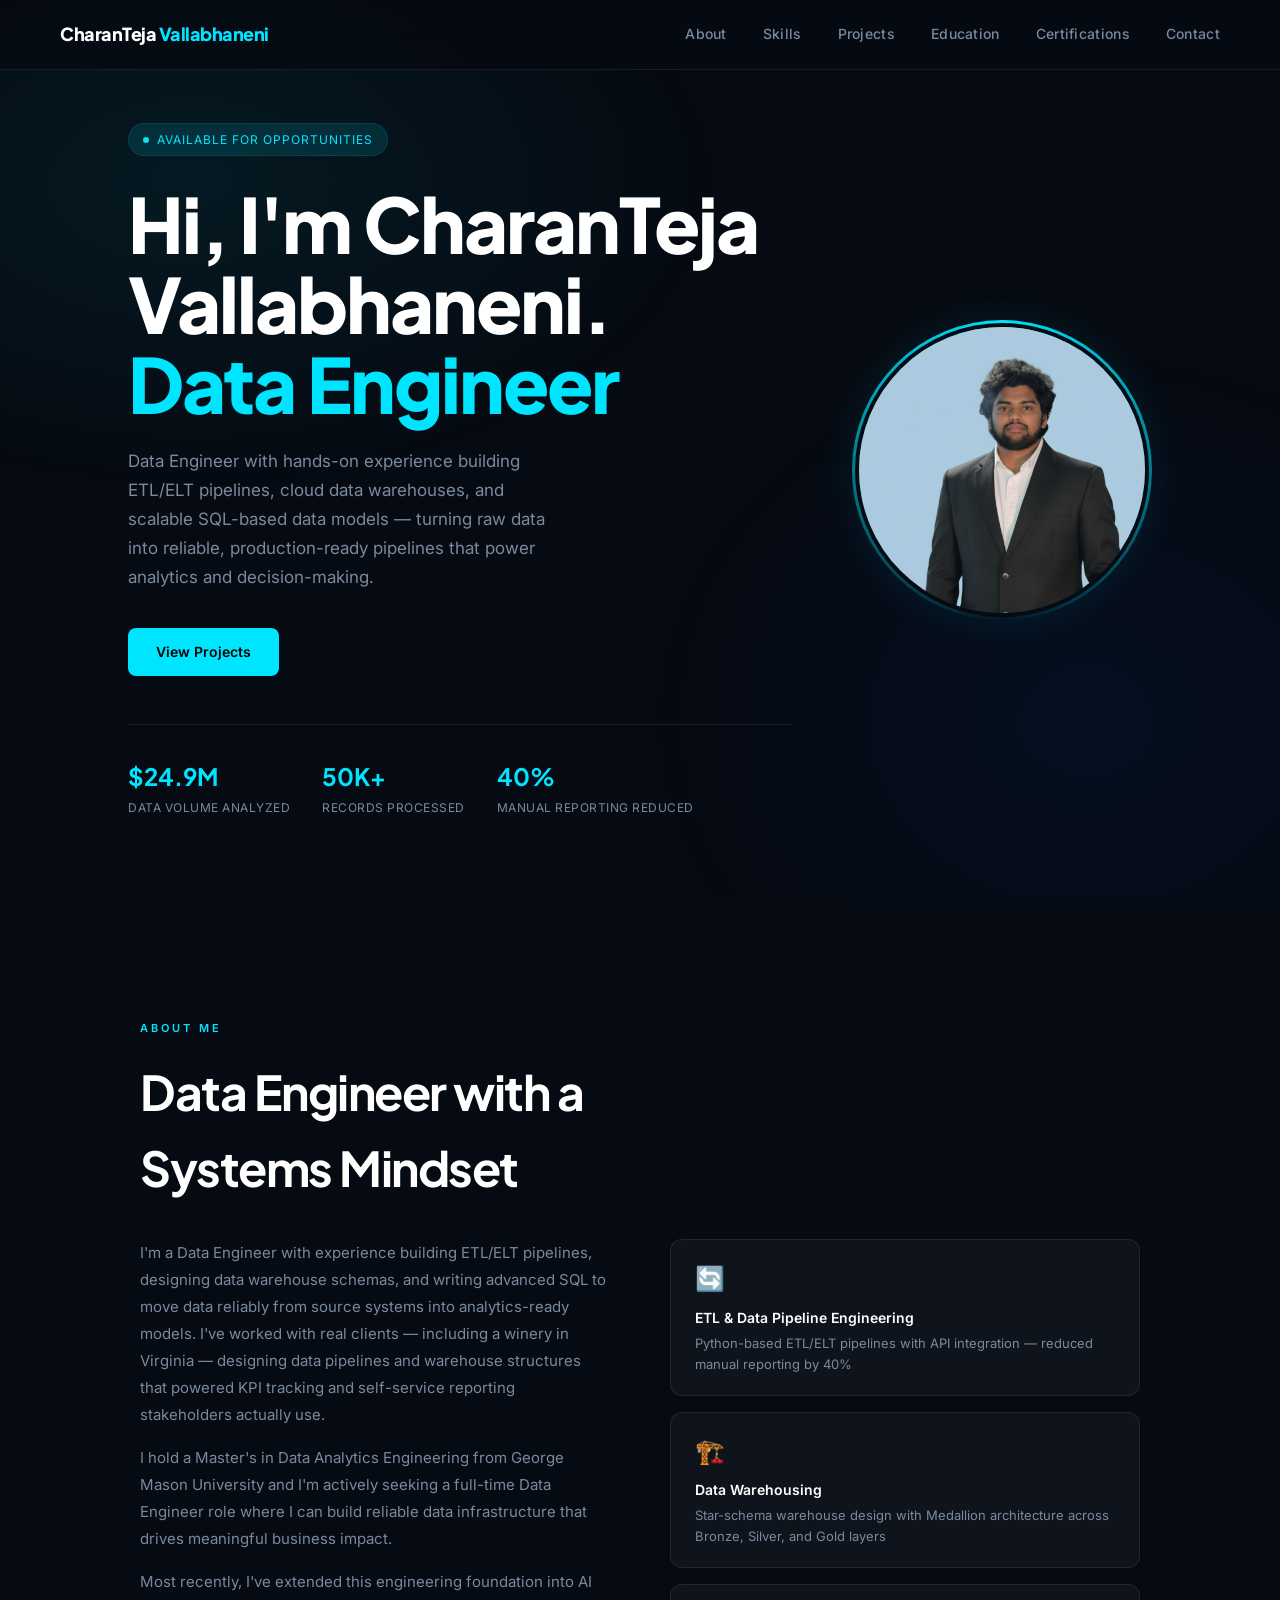
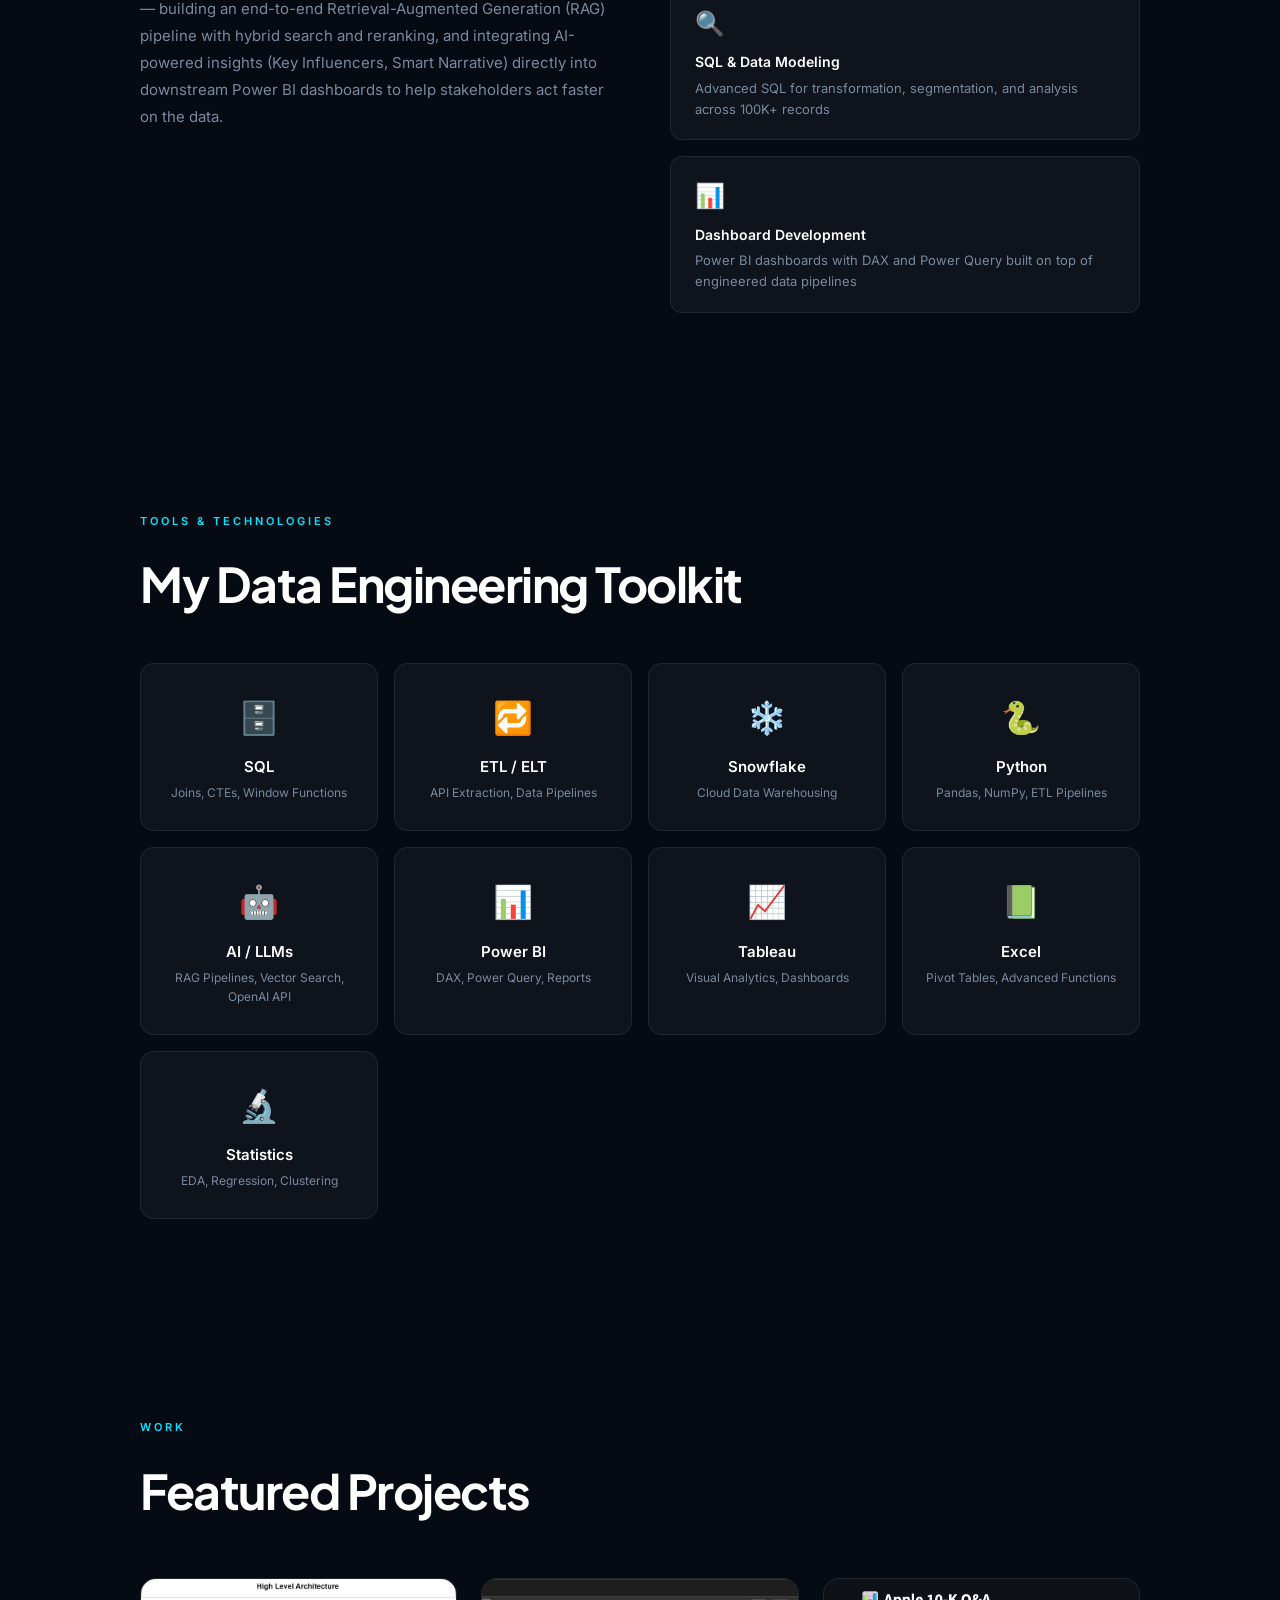
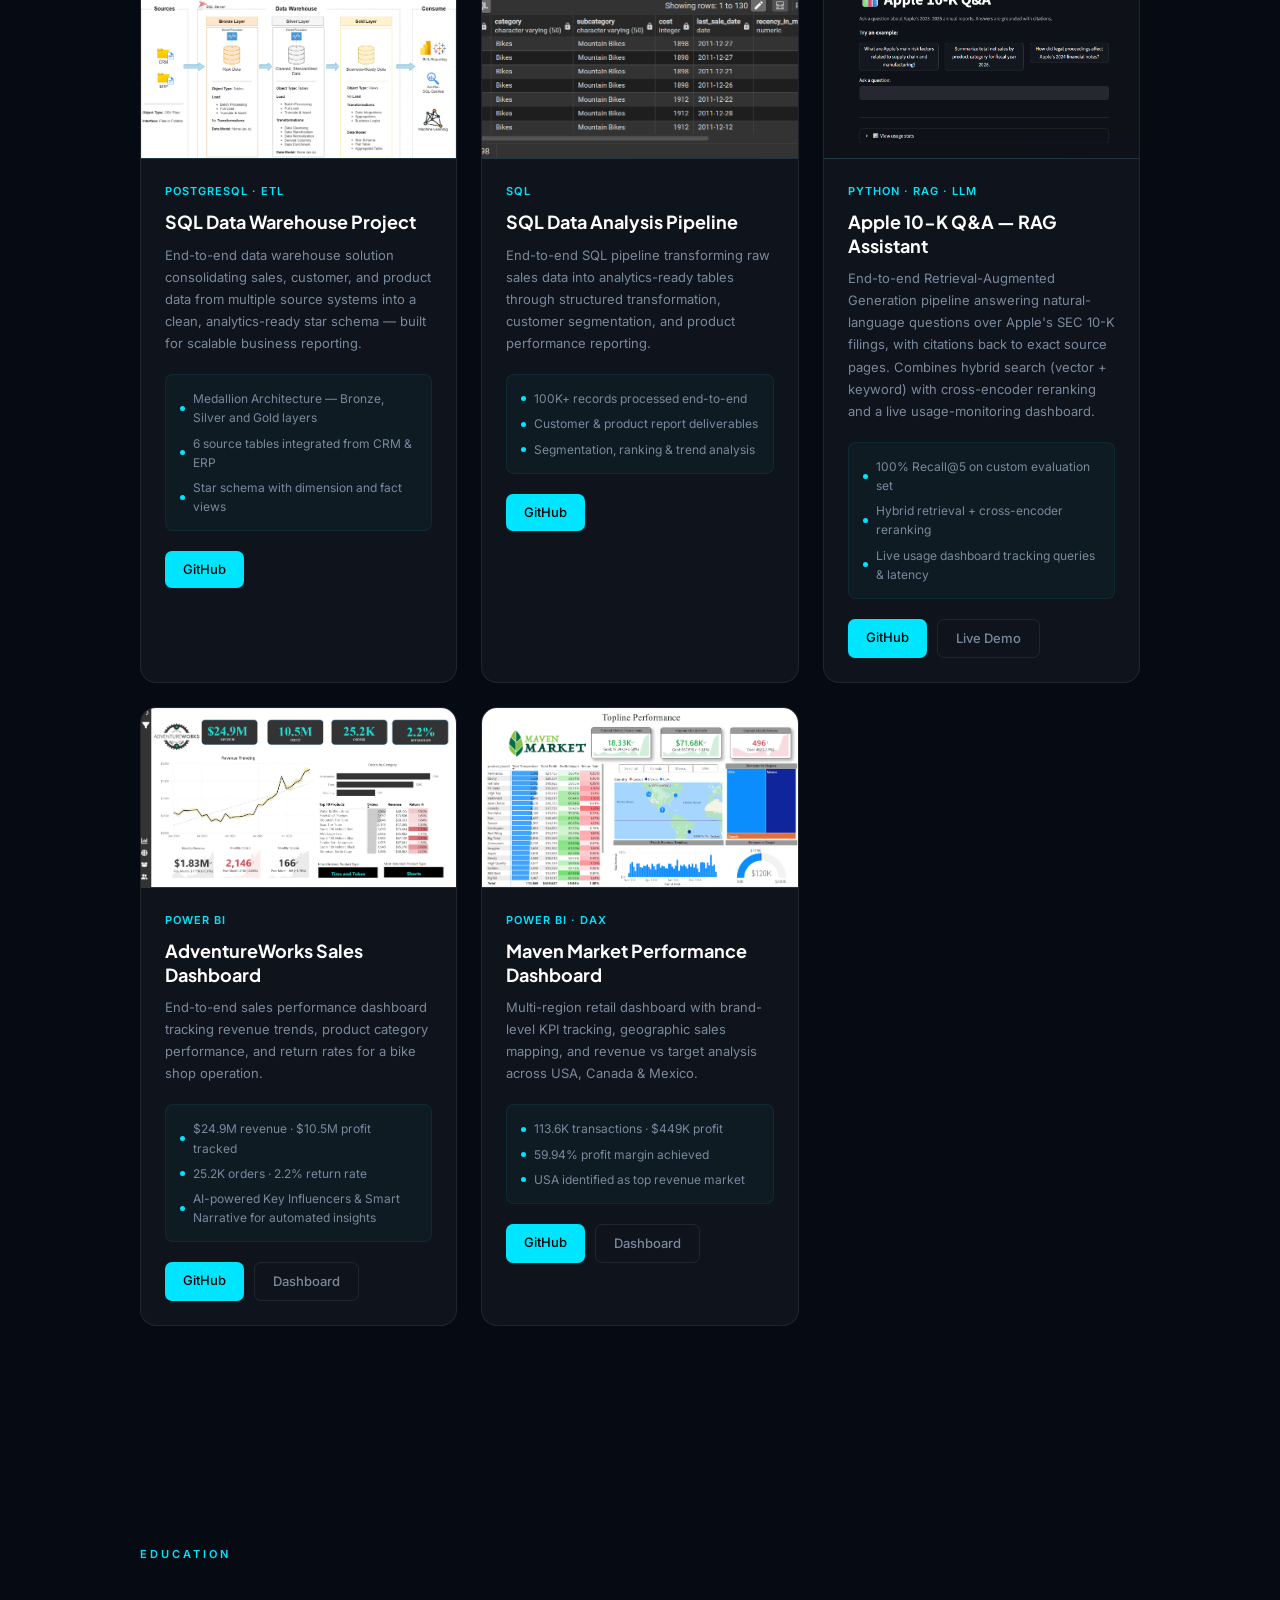
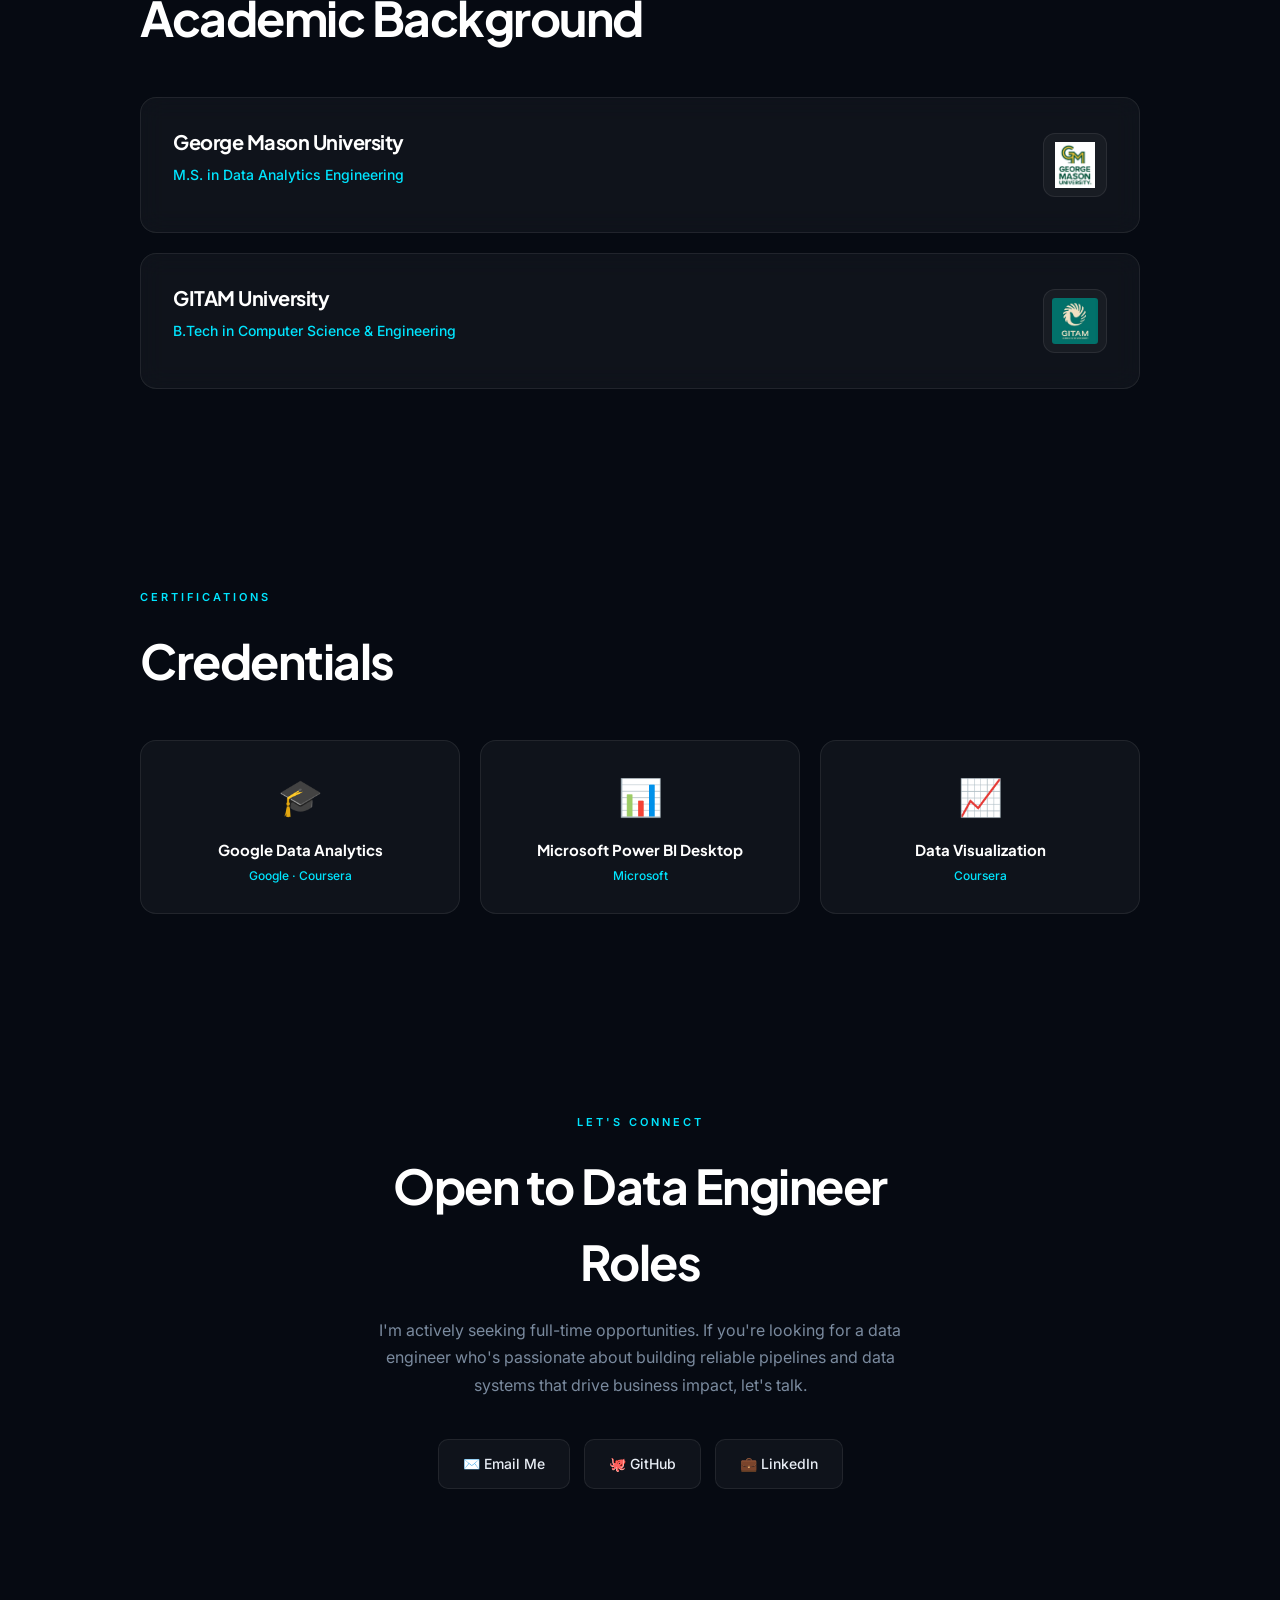
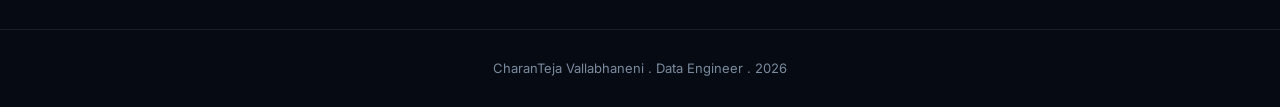
==== commit f9d88f01: "Add files via upload" ====
--- a/index.html
+++ b/index.html
@@ -72,7 +72,6 @@
   <div class="about-grid">
     <div class="about-text reveal">
       <p>I'm a Data Engineer with experience building ETL/ELT pipelines, designing data warehouse schemas, and writing advanced SQL to move data reliably from source systems into analytics-ready models. I've worked with real clients — including a winery in Virginia — designing data pipelines and warehouse structures that powered KPI tracking and self-service reporting stakeholders actually use.</p>
-      <p>Before data engineering, I worked at BOSCH building automated pipelines to process automotive system test data, identifying defect patterns at scale, and generating structured performance reports in Agile environments. That background gives me a strong foundation in data quality, automation, and systematic thinking.</p>
       <p>I hold a Master's in Data Analytics Engineering from George Mason University and I'm actively seeking a full-time Data Engineer role where I can build reliable data infrastructure that drives meaningful business impact.</p>
       <p>Most recently, I've extended this engineering foundation into AI — building an end-to-end Retrieval-Augmented Generation (RAG) pipeline with hybrid search and reranking, and integrating AI-powered insights (Key Influencers, Smart Narrative) directly into downstream Power BI dashboards to help stakeholders act faster on the data.</p>
     </div>
